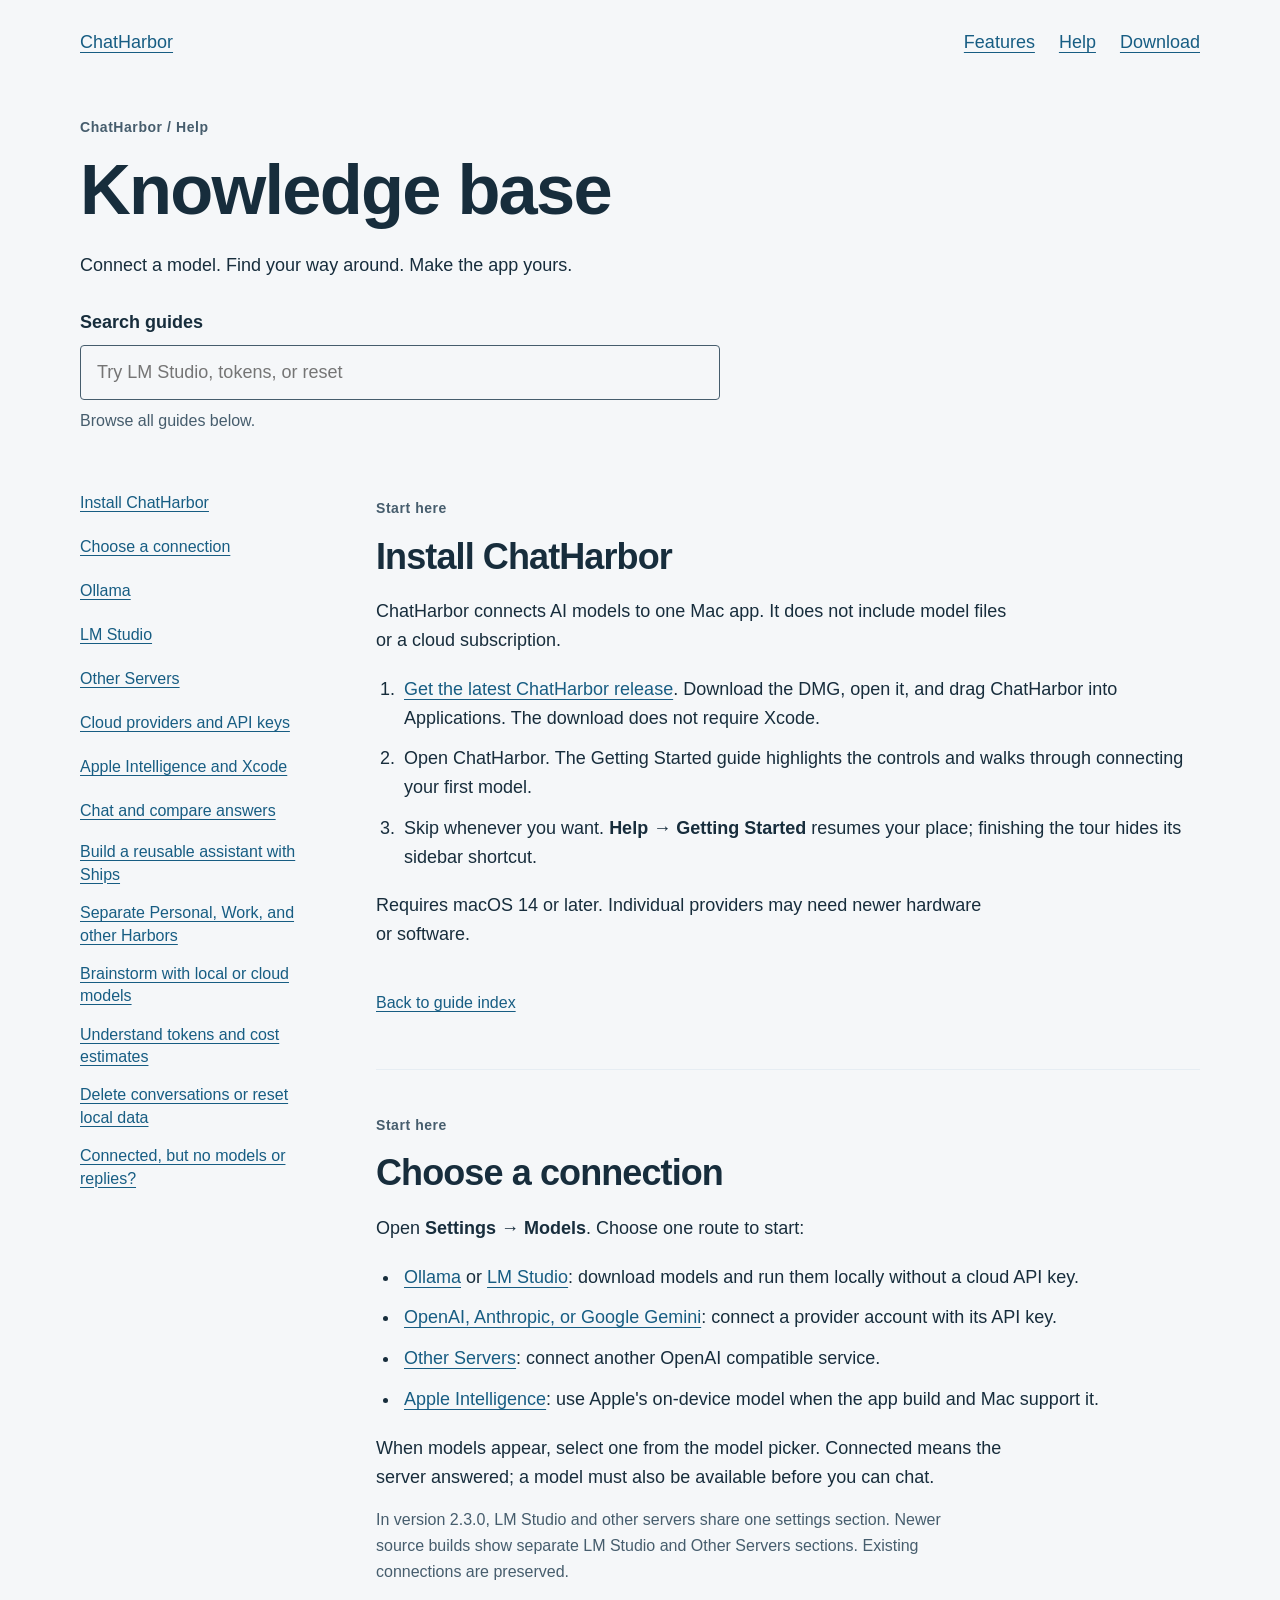
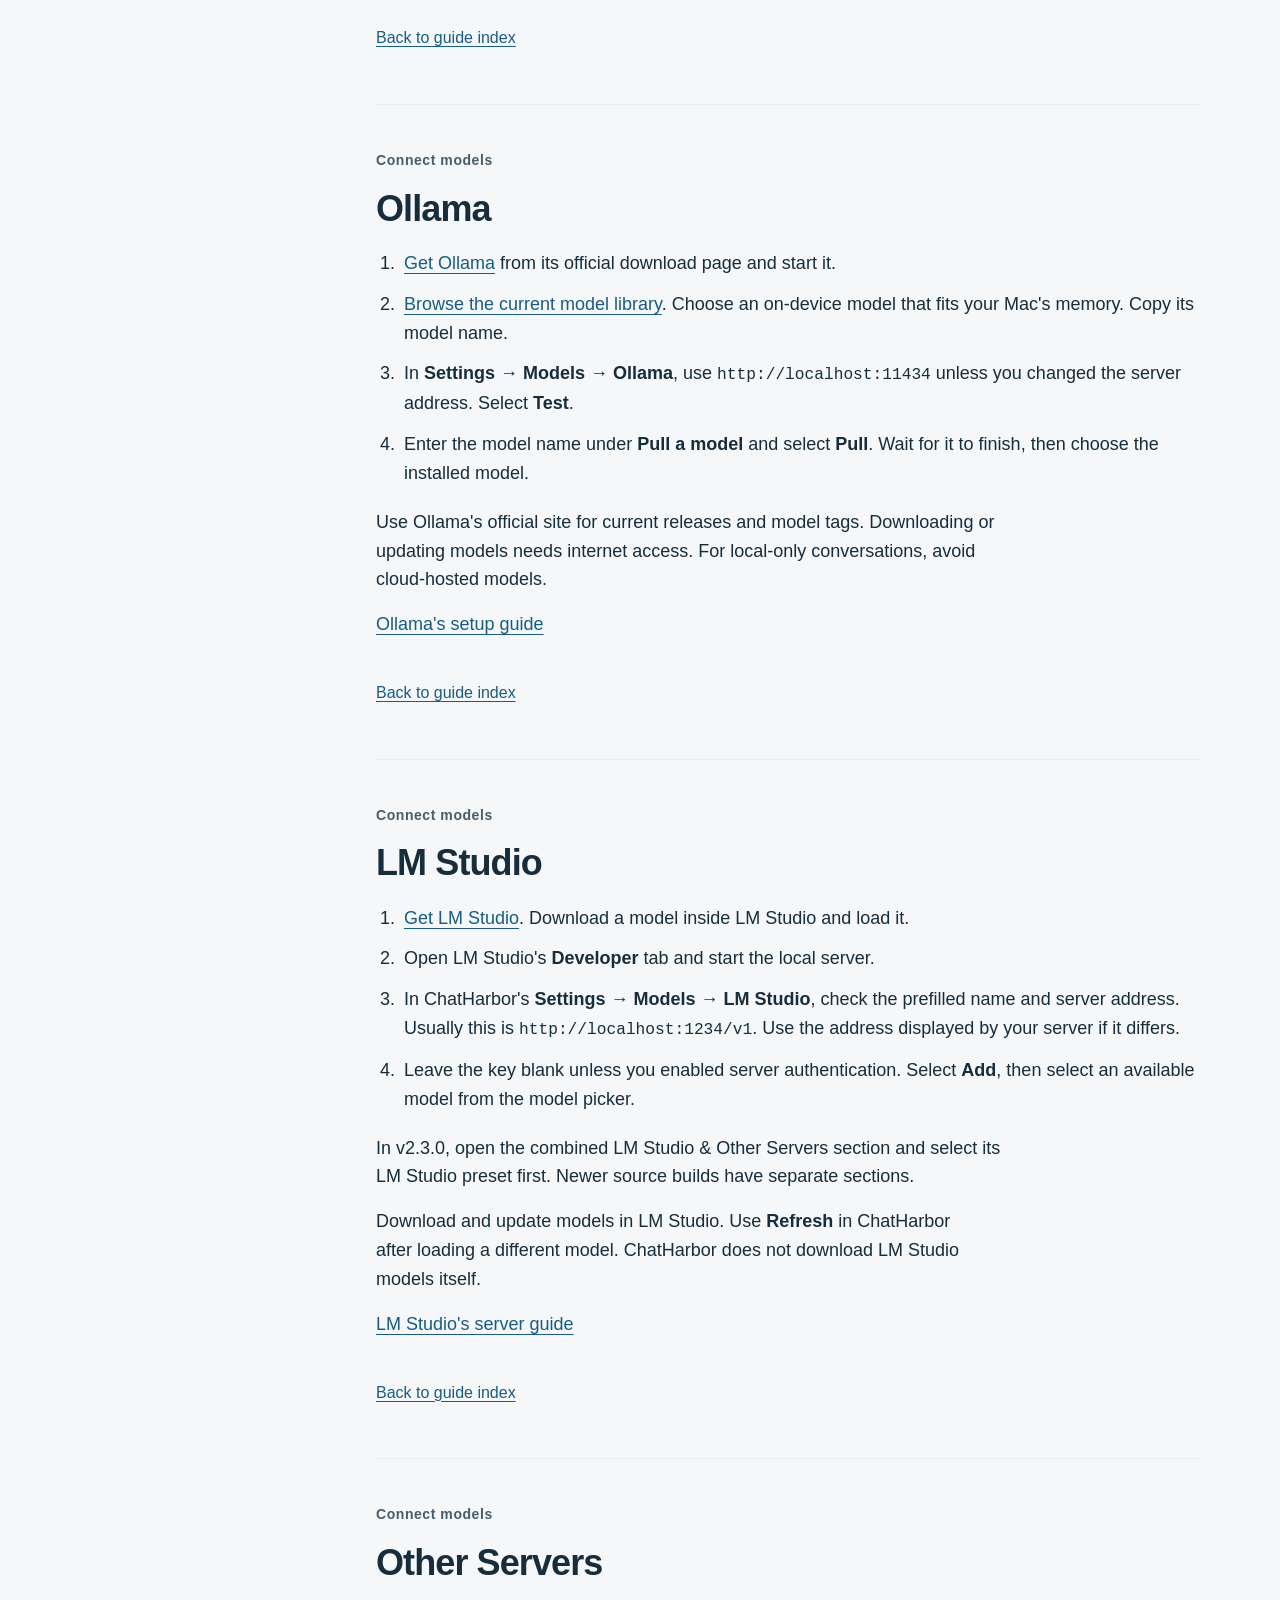
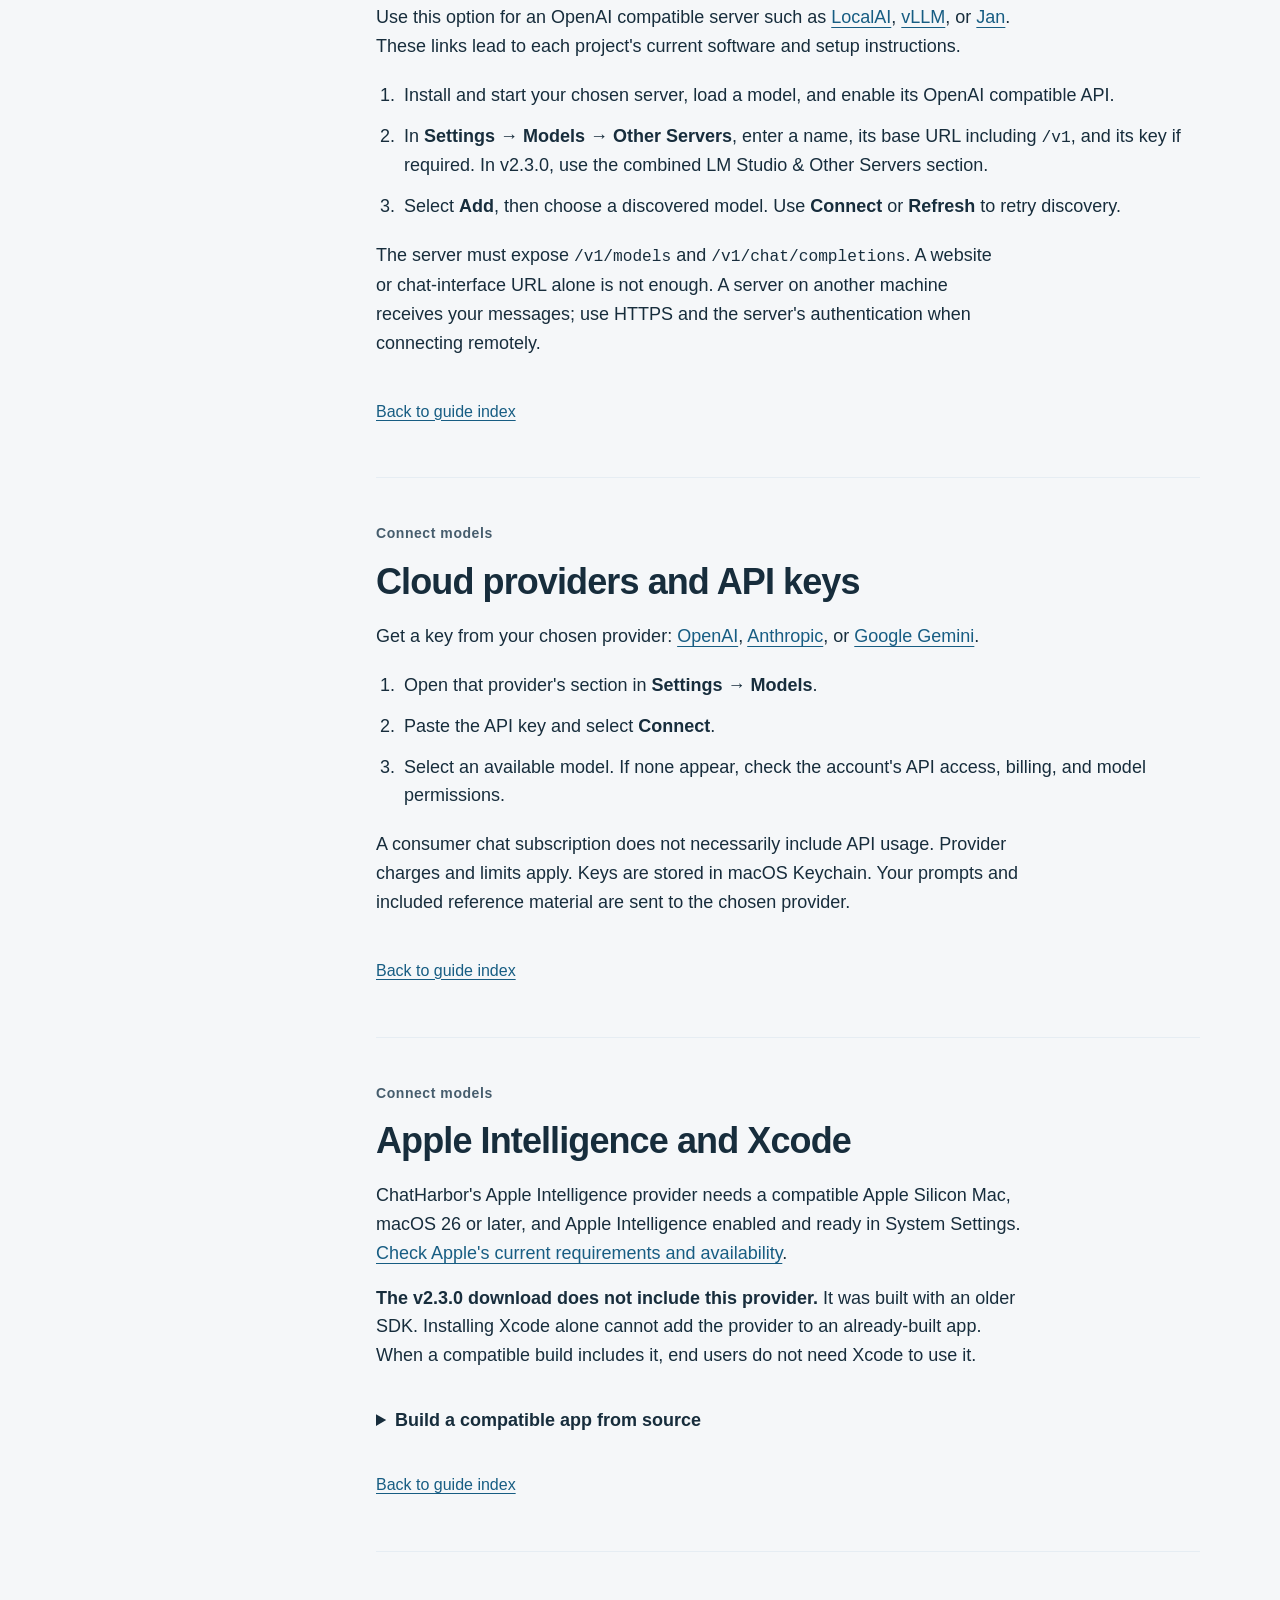
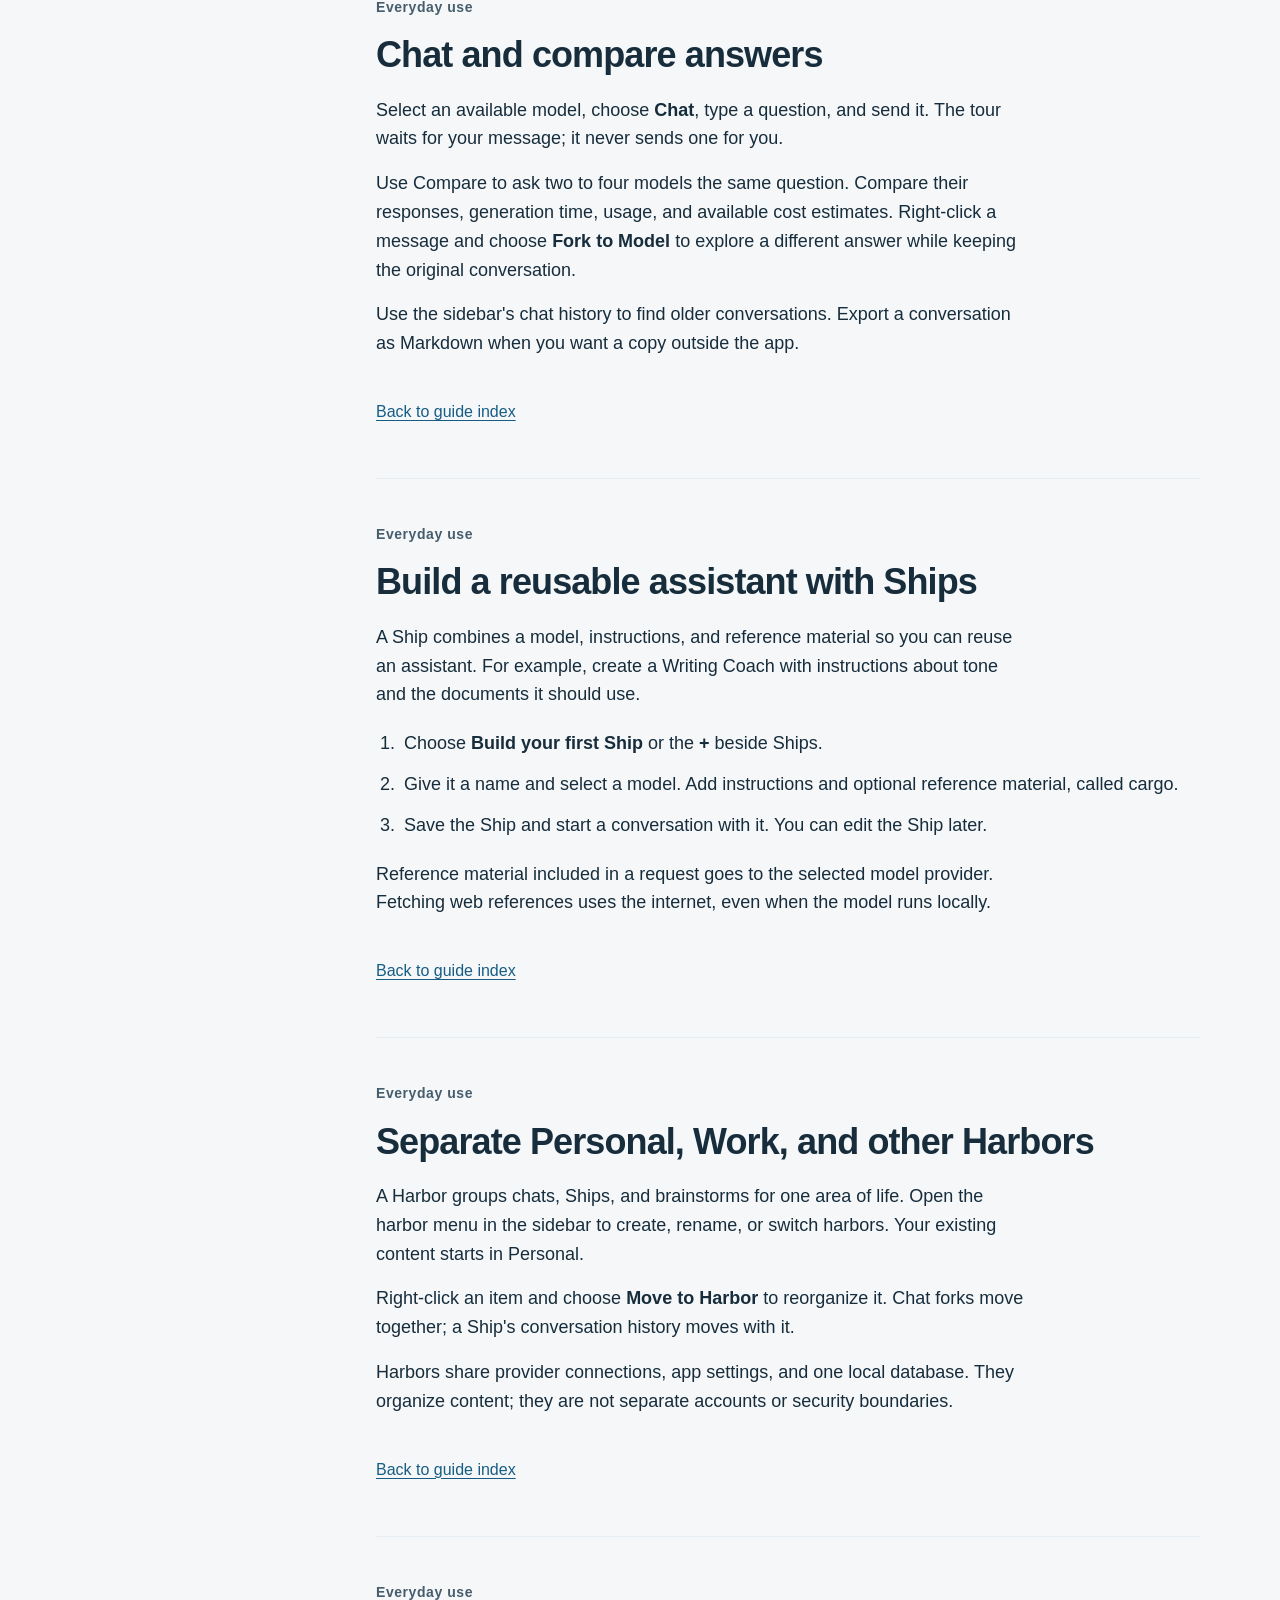
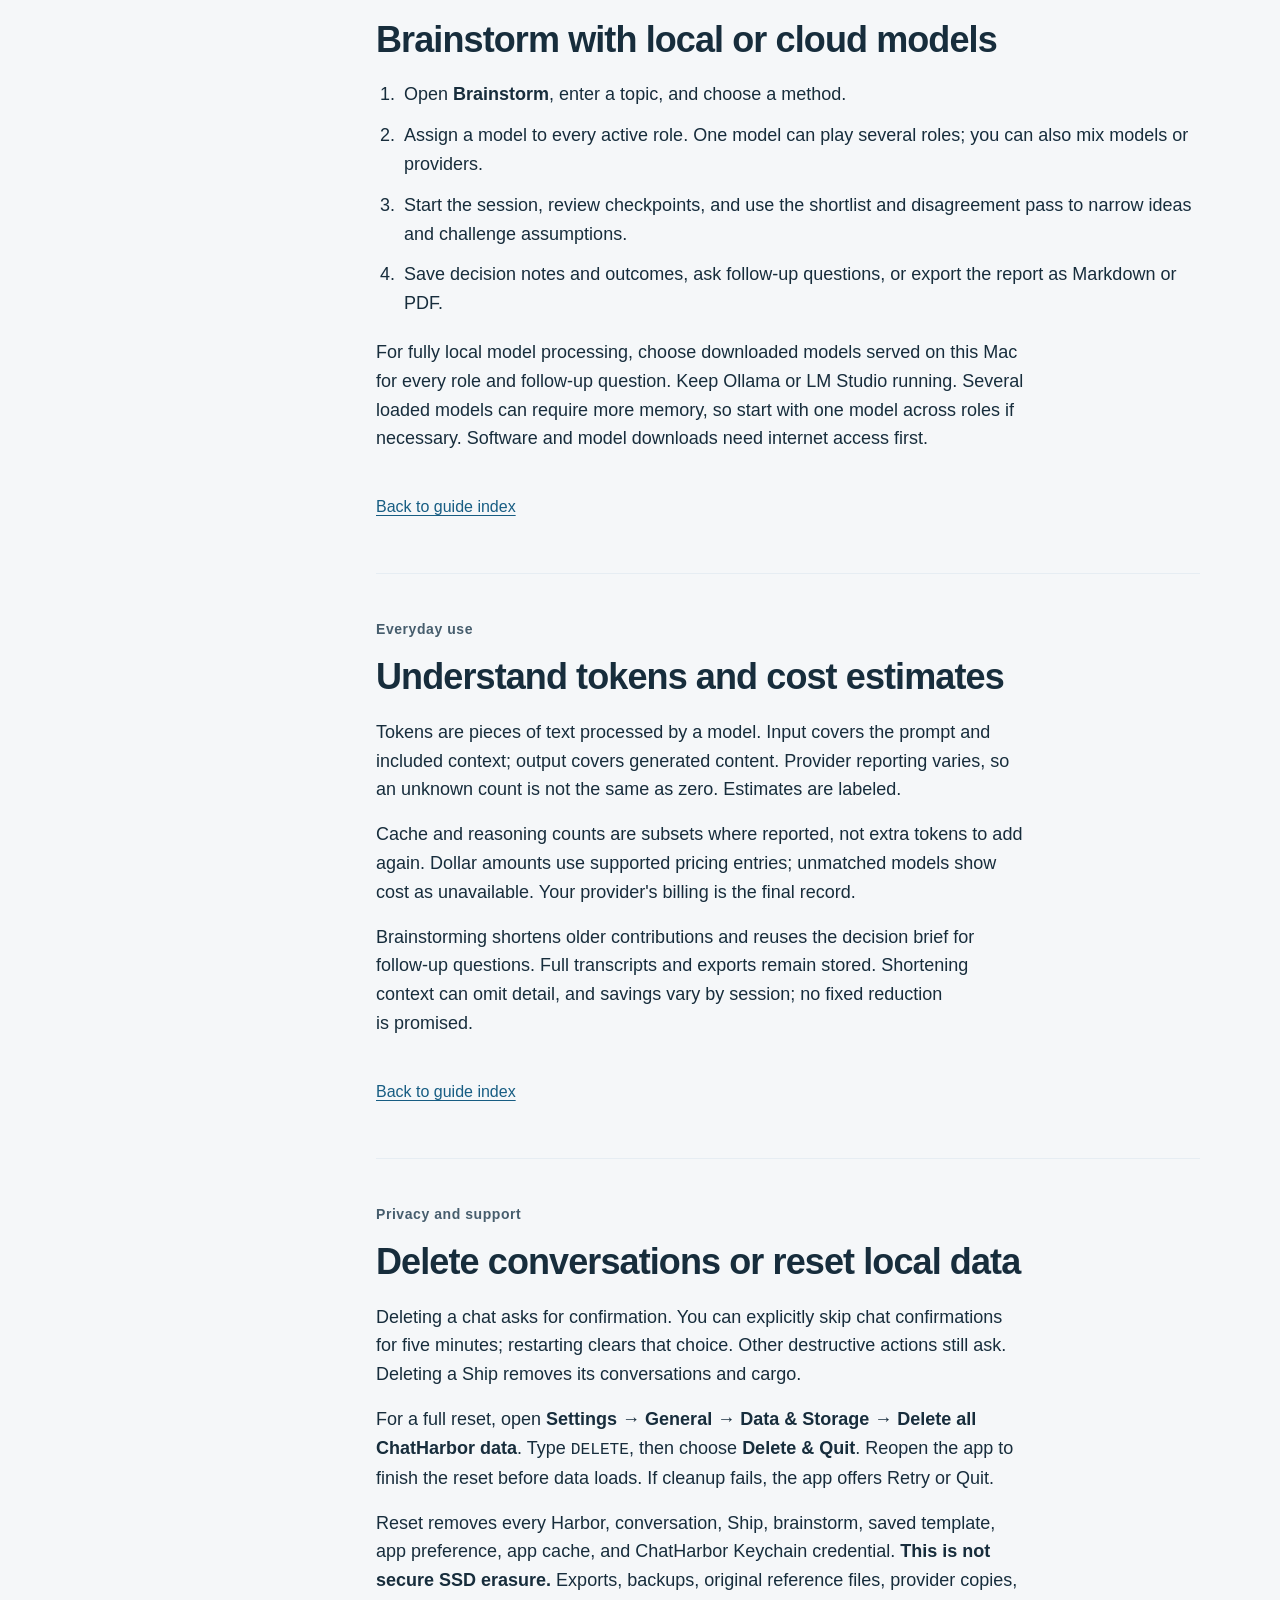
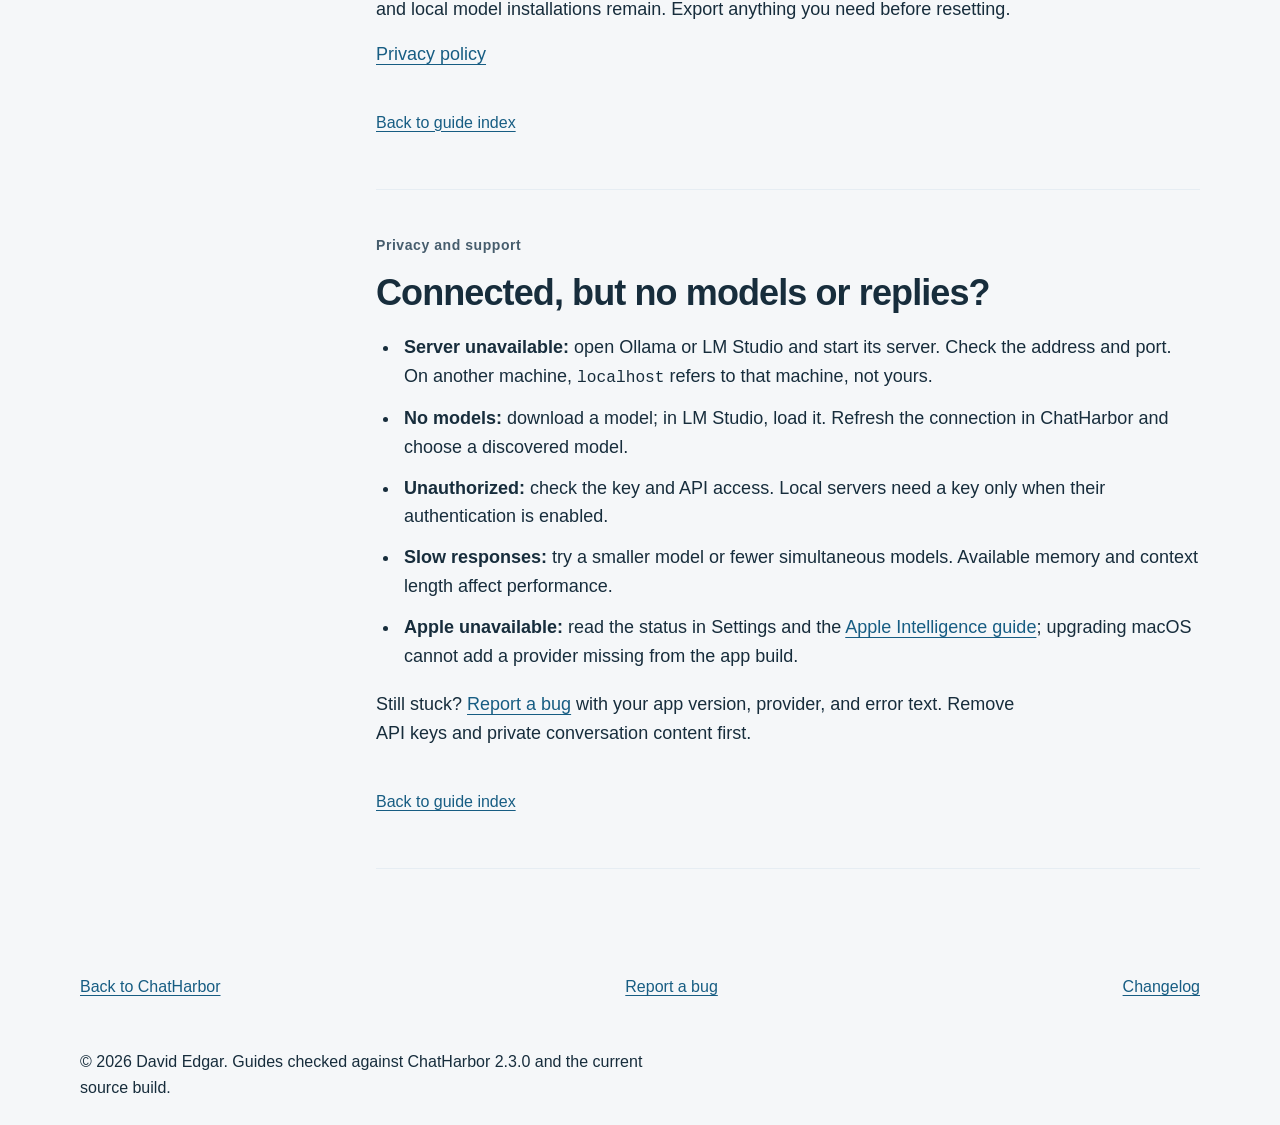
==== docs/help/index.html @ decf296c "Separate local server setup and add searchable knowledge base" ====
<!doctype html>
<html lang="en"><head><meta charset="utf-8"><meta name="viewport" content="width=device-width, initial-scale=1"><title>Knowledge Base — ChatHarbor</title><meta name="description" content="Set up ChatHarbor, connect local or cloud models, and learn Ships, Harbors, brainstorming, usage, and data controls."><link rel="canonical" href="https://chatharbor.app/help/"><link rel="icon" href="../favicon.png"><link rel="stylesheet" href="../site.css"><link rel="stylesheet" href="help.css"><script src="help.js" defer></script></head>
<body id="top"><a class="skip-link" href="#guides">Skip to guides</a><header class="container"><nav aria-label="Main navigation"><a href="../">ChatHarbor</a><div><a href="../#features">Features</a><a href="./" aria-current="page">Help</a><a href="https://github.com/d-edgar/ChatHarbor/releases/latest">Download</a></div></nav><div class="intro"><p class="category">ChatHarbor / Help</p><h1>Knowledge base</h1><p>Connect a model. Find your way around. Make the app yours.</p><label for="guide-search">Search guides</label><input id="guide-search" type="search" placeholder="Try LM Studio, tokens, or reset" aria-describedby="search-status"><p id="search-status" role="status">Browse all guides below.</p><noscript><p>Search needs JavaScript. All guides and links work without it; you can also use your browser's Find command.</p></noscript></div></header>
<div class="container help-layout"><aside><nav aria-label="Guide index"><a href="#overview">Install ChatHarbor</a><a href="#connect">Choose a connection</a><a href="#ollama">Ollama</a><a href="#lmstudio">LM Studio</a><a href="#servers">Other Servers</a><a href="#cloud">Cloud providers and API keys</a><a href="#apple">Apple Intelligence and Xcode</a><a href="#chat">Chat and compare answers</a><a href="#ships">Build a reusable assistant with Ships</a><a href="#harbors">Separate Personal, Work, and other Harbors</a><a href="#brainstorm">Brainstorm with local or cloud models</a><a href="#usage">Understand tokens and cost estimates</a><a href="#data">Delete conversations or reset local data</a><a href="#troubleshooting">Connected, but no models or replies?</a></nav></aside><main id="guides"><p id="no-results" hidden>No matching guides. Try a provider name or a shorter search.</p><article id="overview" data-guide><p class="category">Start here</p><h2>Install ChatHarbor</h2><p>ChatHarbor connects AI models to one Mac app. It does not include model files or a cloud subscription.</p><ol><li><a href="https://github.com/d-edgar/ChatHarbor/releases/latest">Get the latest ChatHarbor release</a>. Download the DMG, open it, and drag ChatHarbor into Applications. The download does not require Xcode.</li><li>Open ChatHarbor. The Getting Started guide highlights the controls and walks through connecting your first model.</li><li>Skip whenever you want. <strong>Help → Getting Started</strong> resumes your place; finishing the tour hides its sidebar shortcut.</li></ol><p>Requires macOS 14 or later. Individual providers may need newer hardware or software.</p><a class="back" href="#top">Back to guide index</a></article>
<article id="connect" data-guide><p class="category">Start here</p><h2>Choose a connection</h2><p>Open <strong>Settings → Models</strong>. Choose one route to start:</p><ul><li><a href="#ollama">Ollama</a> or <a href="#lmstudio">LM Studio</a>: download models and run them locally without a cloud API key.</li><li><a href="#cloud">OpenAI, Anthropic, or Google Gemini</a>: connect a provider account with its API key.</li><li><a href="#servers">Other Servers</a>: connect another OpenAI compatible service.</li><li><a href="#apple">Apple Intelligence</a>: use Apple's on-device model when the app build and Mac support it.</li></ul><p>When models appear, select one from the model picker. Connected means the server answered; a model must also be available before you can chat.</p><p class="note">In version 2.3.0, LM Studio and other servers share one settings section. Newer source builds show separate LM Studio and Other Servers sections. Existing connections are preserved.</p><a class="back" href="#top">Back to guide index</a></article>
<article id="ollama" data-guide><p class="category">Connect models</p><h2>Ollama</h2><ol><li><a href="https://ollama.com/download">Get Ollama</a> from its official download page and start it.</li><li><a href="https://ollama.com/library">Browse the current model library</a>. Choose an on-device model that fits your Mac's memory. Copy its model name.</li><li>In <strong>Settings → Models → Ollama</strong>, use <code>http://localhost:11434</code> unless you changed the server address. Select <strong>Test</strong>.</li><li>Enter the model name under <strong>Pull a model</strong> and select <strong>Pull</strong>. Wait for it to finish, then choose the installed model.</li></ol><p>Use Ollama's official site for current releases and model tags. Downloading or updating models needs internet access. For local-only conversations, avoid cloud-hosted models.</p><p><a href="https://docs.ollama.com/quickstart">Ollama's setup guide</a></p><a class="back" href="#top">Back to guide index</a></article>
<article id="lmstudio" data-guide><p class="category">Connect models</p><h2>LM Studio</h2><ol><li><a href="https://lmstudio.ai/download">Get LM Studio</a>. Download a model inside LM Studio and load it.</li><li>Open LM Studio's <strong>Developer</strong> tab and start the local server.</li><li>In ChatHarbor's <strong>Settings → Models → LM Studio</strong>, check the prefilled name and server address. Usually this is <code>http://localhost:1234/v1</code>. Use the address displayed by your server if it differs.</li><li>Leave the key blank unless you enabled server authentication. Select <strong>Add</strong>, then select an available model from the model picker.</li></ol><p>In v2.3.0, open the combined LM Studio &amp; Other Servers section and select its LM Studio preset first. Newer source builds have separate sections.</p><p>Download and update models in LM Studio. Use <strong>Refresh</strong> in ChatHarbor after loading a different model. ChatHarbor does not download LM Studio models itself.</p><p><a href="https://lmstudio.ai/docs/developer/core/server">LM Studio's server guide</a></p><a class="back" href="#top">Back to guide index</a></article>
<article id="servers" data-guide><p class="category">Connect models</p><h2>Other Servers</h2><p>Use this option for an OpenAI compatible server such as <a href="https://localai.io/">LocalAI</a>, <a href="https://docs.vllm.ai/">vLLM</a>, or <a href="https://www.jan.ai/">Jan</a>. These links lead to each project's current software and setup instructions.</p><ol><li>Install and start your chosen server, load a model, and enable its OpenAI compatible API.</li><li>In <strong>Settings → Models → Other Servers</strong>, enter a name, its base URL including <code>/v1</code>, and its key if required. In v2.3.0, use the combined LM Studio &amp; Other Servers section.</li><li>Select <strong>Add</strong>, then choose a discovered model. Use <strong>Connect</strong> or <strong>Refresh</strong> to retry discovery.</li></ol><p>The server must expose <code>/v1/models</code> and <code>/v1/chat/completions</code>. A website or chat-interface URL alone is not enough. A server on another machine receives your messages; use HTTPS and the server's authentication when connecting remotely.</p><a class="back" href="#top">Back to guide index</a></article>
<article id="cloud" data-guide><p class="category">Connect models</p><h2>Cloud providers and API keys</h2><p>Get a key from your chosen provider: <a href="https://platform.openai.com/api-keys">OpenAI</a>, <a href="https://platform.claude.com/settings/keys">Anthropic</a>, or <a href="https://aistudio.google.com/apikey">Google Gemini</a>.</p><ol><li>Open that provider's section in <strong>Settings → Models</strong>.</li><li>Paste the API key and select <strong>Connect</strong>.</li><li>Select an available model. If none appear, check the account's API access, billing, and model permissions.</li></ol><p>A consumer chat subscription does not necessarily include API usage. Provider charges and limits apply. Keys are stored in macOS Keychain. Your prompts and included reference material are sent to the chosen provider.</p><a class="back" href="#top">Back to guide index</a></article>
<article id="apple" data-guide><p class="category">Connect models</p><h2>Apple Intelligence and Xcode</h2><p>ChatHarbor's Apple Intelligence provider needs a compatible Apple Silicon Mac, macOS 26 or later, and Apple Intelligence enabled and ready in System Settings. <a href="https://support.apple.com/en-us/121115">Check Apple's current requirements and availability</a>.</p><p><strong>The v2.3.0 download does not include this provider.</strong> It was built with an older SDK. Installing Xcode alone cannot add the provider to an already-built app. When a compatible build includes it, end users do not need Xcode to use it.</p><details><summary>Build a compatible app from source</summary><ol><li><a href="https://apps.apple.com/us/app/xcode/id497799835">Get Xcode from the Mac App Store</a>. Use Xcode 26 or later, compatible with your installed macOS.</li><li><a href="https://github.com/d-edgar/ChatHarbor">Get the ChatHarbor source</a> and open <code>ChatHarbor.xcodeproj</code> in Xcode.</li><li>Select the ChatHarbor scheme and My Mac. Configure your development signing team if prompted, then build and run.</li><li>Enable Apple Intelligence in macOS System Settings and let its model download. In the new ChatHarbor build, open <strong>Settings → Models → Apple Intelligence</strong> and enable it.</li></ol><p>For further build details, see the <a href="https://github.com/d-edgar/ChatHarbor#build-from-source">repository README</a>. If you prefer the published download, use Ollama or LM Studio for local models.</p></details><a class="back" href="#top">Back to guide index</a></article>
<article id="chat" data-guide><p class="category">Everyday use</p><h2>Chat and compare answers</h2><p>Select an available model, choose <strong>Chat</strong>, type a question, and send it. The tour waits for your message; it never sends one for you.</p><p>Use Compare to ask two to four models the same question. Compare their responses, generation time, usage, and available cost estimates. Right-click a message and choose <strong>Fork to Model</strong> to explore a different answer while keeping the original conversation.</p><p>Use the sidebar's chat history to find older conversations. Export a conversation as Markdown when you want a copy outside the app.</p><a class="back" href="#top">Back to guide index</a></article>
<article id="ships" data-guide><p class="category">Everyday use</p><h2>Build a reusable assistant with Ships</h2><p>A Ship combines a model, instructions, and reference material so you can reuse an assistant. For example, create a Writing Coach with instructions about tone and the documents it should use.</p><ol><li>Choose <strong>Build your first Ship</strong> or the <strong>+</strong> beside Ships.</li><li>Give it a name and select a model. Add instructions and optional reference material, called cargo.</li><li>Save the Ship and start a conversation with it. You can edit the Ship later.</li></ol><p>Reference material included in a request goes to the selected model provider. Fetching web references uses the internet, even when the model runs locally.</p><a class="back" href="#top">Back to guide index</a></article>
<article id="harbors" data-guide><p class="category">Everyday use</p><h2>Separate Personal, Work, and other Harbors</h2><p>A Harbor groups chats, Ships, and brainstorms for one area of life. Open the harbor menu in the sidebar to create, rename, or switch harbors. Your existing content starts in Personal.</p><p>Right-click an item and choose <strong>Move to Harbor</strong> to reorganize it. Chat forks move together; a Ship's conversation history moves with it.</p><p>Harbors share provider connections, app settings, and one local database. They organize content; they are not separate accounts or security boundaries.</p><a class="back" href="#top">Back to guide index</a></article>
<article id="brainstorm" data-guide><p class="category">Everyday use</p><h2>Brainstorm with local or cloud models</h2><ol><li>Open <strong>Brainstorm</strong>, enter a topic, and choose a method.</li><li>Assign a model to every active role. One model can play several roles; you can also mix models or providers.</li><li>Start the session, review checkpoints, and use the shortlist and disagreement pass to narrow ideas and challenge assumptions.</li><li>Save decision notes and outcomes, ask follow-up questions, or export the report as Markdown or PDF.</li></ol><p>For fully local model processing, choose downloaded models served on this Mac for every role and follow-up question. Keep Ollama or LM Studio running. Several loaded models can require more memory, so start with one model across roles if necessary. Software and model downloads need internet access first.</p><a class="back" href="#top">Back to guide index</a></article>
<article id="usage" data-guide><p class="category">Everyday use</p><h2>Understand tokens and cost estimates</h2><p>Tokens are pieces of text processed by a model. Input covers the prompt and included context; output covers generated content. Provider reporting varies, so an unknown count is not the same as zero. Estimates are labeled.</p><p>Cache and reasoning counts are subsets where reported, not extra tokens to add again. Dollar amounts use supported pricing entries; unmatched models show cost as unavailable. Your provider's billing is the final record.</p><p>Brainstorming shortens older contributions and reuses the decision brief for follow-up questions. Full transcripts and exports remain stored. Shortening context can omit detail, and savings vary by session; no fixed reduction is promised.</p><a class="back" href="#top">Back to guide index</a></article>
<article id="data" data-guide><p class="category">Privacy and support</p><h2>Delete conversations or reset local data</h2><p>Deleting a chat asks for confirmation. You can explicitly skip chat confirmations for five minutes; restarting clears that choice. Other destructive actions still ask. Deleting a Ship removes its conversations and cargo.</p><p>For a full reset, open <strong>Settings → General → Data &amp; Storage → Delete all ChatHarbor data</strong>. Type <code>DELETE</code>, then choose <strong>Delete &amp; Quit</strong>. Reopen the app to finish the reset before data loads. If cleanup fails, the app offers Retry or Quit.</p><p>Reset removes every Harbor, conversation, Ship, brainstorm, saved template, app preference, app cache, and ChatHarbor Keychain credential. <strong>This is not secure SSD erasure.</strong> Exports, backups, original reference files, provider copies, and local model installations remain. Export anything you need before resetting.</p><p><a href="../privacy.html">Privacy policy</a></p><a class="back" href="#top">Back to guide index</a></article>
<article id="troubleshooting" data-guide><p class="category">Privacy and support</p><h2>Connected, but no models or replies?</h2><ul><li><strong>Server unavailable:</strong> open Ollama or LM Studio and start its server. Check the address and port. On another machine, <code>localhost</code> refers to that machine, not yours.</li><li><strong>No models:</strong> download a model; in LM Studio, load it. Refresh the connection in ChatHarbor and choose a discovered model.</li><li><strong>Unauthorized:</strong> check the key and API access. Local servers need a key only when their authentication is enabled.</li><li><strong>Slow responses:</strong> try a smaller model or fewer simultaneous models. Available memory and context length affect performance.</li><li><strong>Apple unavailable:</strong> read the status in Settings and the <a href="#apple">Apple Intelligence guide</a>; upgrading macOS cannot add a provider missing from the app build.</li></ul><p>Still stuck? <a href="../bug-report.html">Report a bug</a> with your app version, provider, and error text. Remove API keys and private conversation content first.</p><a class="back" href="#top">Back to guide index</a></article></main></div><footer class="container"><nav aria-label="Footer"><a href="../">Back to ChatHarbor</a><a href="../bug-report.html">Report a bug</a><a href="https://github.com/d-edgar/ChatHarbor/blob/main/CHANGELOG.md">Changelog</a></nav><p>© 2026 David Edgar. Guides checked against ChatHarbor 2.3.0 and the current source build.</p></footer></body></html>
---- docs/site.css ----
:root { color-scheme:light dark; --bg:#f5f7f9; --surface:#e6edf3; --text:#172d3c; --muted:#465d6d; --accent:#175d83; --button-text:#fff; }
@media(prefers-color-scheme:dark) { :root { --bg:#13232f; --surface:#1d3443; --text:#f0f5f8; --muted:#beced9; --accent:#9ed9fa; --button-text:#13232f; } }
* { box-sizing:border-box; margin:0; padding:0; }
html { scroll-behavior:smooth; scroll-padding-top:24px; }
body { font-family:-apple-system,BlinkMacSystemFont,"Segoe UI",sans-serif; font-size:18px; line-height:1.6; color:var(--text); background:var(--bg); }
a { color:var(--accent); text-underline-offset:.2em; }
a:hover { text-decoration-thickness:2px; }
a:focus-visible,summary:focus-visible { outline:3px solid var(--accent); outline-offset:5px; }
a:active { transform:translateY(1px); }
h1,h2,h3 { line-height:1.15; text-wrap:balance; letter-spacing:-.025em; }
p { text-wrap:pretty; max-width:65ch; }
p+p { margin-top:16px; }
.container { width:min(1120px,100% - 48px); margin-inline:auto; }
nav { display:flex; justify-content:space-between; align-items:center; flex-wrap:wrap; gap:12px 32px; padding:20px 0; }
nav strong { font-size:20px; }
nav div,.actions,.footer-links { display:flex; flex-wrap:wrap; gap:12px 24px; align-items:center; }
nav a,.actions a,.footer-links a { display:inline-flex; align-items:center; min-height:44px; }
.skip-link { position:absolute; top:-100px; left:24px; padding:12px; background:var(--bg); }
.skip-link:focus { top:12px; }
.hero { padding:48px 0 64px; display:grid; grid-template-columns:minmax(0,1fr) 112px; gap:24px 48px; }
.logo { grid-column:2; grid-row:1/3; width:112px; height:112px; }
h1 { font-size:clamp(2.5rem,5.5vw,4.5rem); max-width:16ch; }
.hero p { font-size:22px; }
.hero .actions,.hero .note { grid-column:1/-1; }
.button { padding:12px 24px; background:var(--accent); color:var(--button-text); text-decoration:none; font-weight:600; }
.note { font-size:16px!important; color:var(--muted); }
section { padding:64px 0; }
h2 { font-size:clamp(2rem,3.5vw,3rem); margin-bottom:24px; }
h3 { font-size:24px; margin-bottom:12px; }
.feature-list { display:grid; grid-template-columns:1fr 1fr; gap:32px 64px; }
.band { background:var(--surface); }
.steps { padding-left:28px; max-width:70ch; }
.steps li { padding-left:8px; margin:20px 0; }
.steps li::marker { font-weight:600; }
.steps strong { display:block; }
.paths { display:grid; grid-template-columns:1fr 1fr; gap:48px; margin-top:32px; }
.paths article { min-width:0; }
.paths ol { padding-left:24px; }
.paths li { margin-bottom:20px; padding-left:4px; }
code { font-size:.9em; overflow-wrap:anywhere; }
.local-intro { max-width:68ch; }
details { margin-top:24px; }
summary { cursor:pointer; padding:12px 0; min-height:44px; font-weight:600; }
details p { margin-top:16px; }
.split { display:grid; grid-template-columns:1fr 1.5fr; gap:48px; }
footer { padding:32px 0; font-size:16px; }
footer p { margin-top:20px; }
@media(max-width:760px) {
 .container { width:calc(100% - 40px); }
 .hero { grid-template-columns:1fr; padding:32px 0 40px; }
 .logo { grid-column:1; grid-row:1; width:72px; height:72px; }
 .hero p { font-size:20px; }
 .feature-list,.paths,.split { grid-template-columns:1fr; gap:32px; }
 section { padding:44px 0; }
 nav { font-size:16px; }
}
@media(prefers-reduced-motion:reduce) { html { scroll-behavior:auto; } }
---- docs/help/help.css ----
html { scroll-behavior:auto; }
.intro { padding:32px 0 48px; }
.intro h1 { margin:12px 0 20px; max-width:none; }
.category { color:var(--muted); font-size:14px; font-weight:600; letter-spacing:.04em; }
.intro label { display:block; margin:28px 0 8px; font-weight:600; }
input[type=search] { font:inherit; width:min(100%,640px); padding:12px 16px; border:1px solid var(--muted); border-radius:4px; background:var(--bg); color:var(--text); }
input:focus-visible { outline:3px solid var(--accent); outline-offset:4px; }
#search-status { font-size:16px; color:var(--muted); margin-top:8px; }
.help-layout { display:grid; grid-template-columns:240px minmax(0,1fr); gap:56px; align-items:start; }
aside nav { display:flex; flex-direction:column; align-items:stretch; gap:0; padding:0; }
aside a { padding:8px 0; line-height:1.4; min-height:44px; font-size:16px; }
article { padding:0 0 44px; margin:0 0 44px; border-bottom:1px solid var(--surface); scroll-margin-top:24px; }
article h2 { font-size:clamp(1.6rem,3vw,2.25rem); margin:8px 0 20px; }
article ul,article ol { padding-left:24px; margin:20px 0; }
article li { padding-left:4px; margin:12px 0; }
article p { margin:16px 0; }
article a { overflow-wrap:anywhere; }
.back { display:inline-flex; min-height:44px; align-items:center; font-size:16px; margin-top:16px; }
[hidden] { display:none!important; }
@media(max-width:760px) { .help-layout { grid-template-columns:1fr; gap:32px; } aside { padding-bottom:24px; border-bottom:1px solid var(--muted); } .intro { padding:24px 0 32px; } }
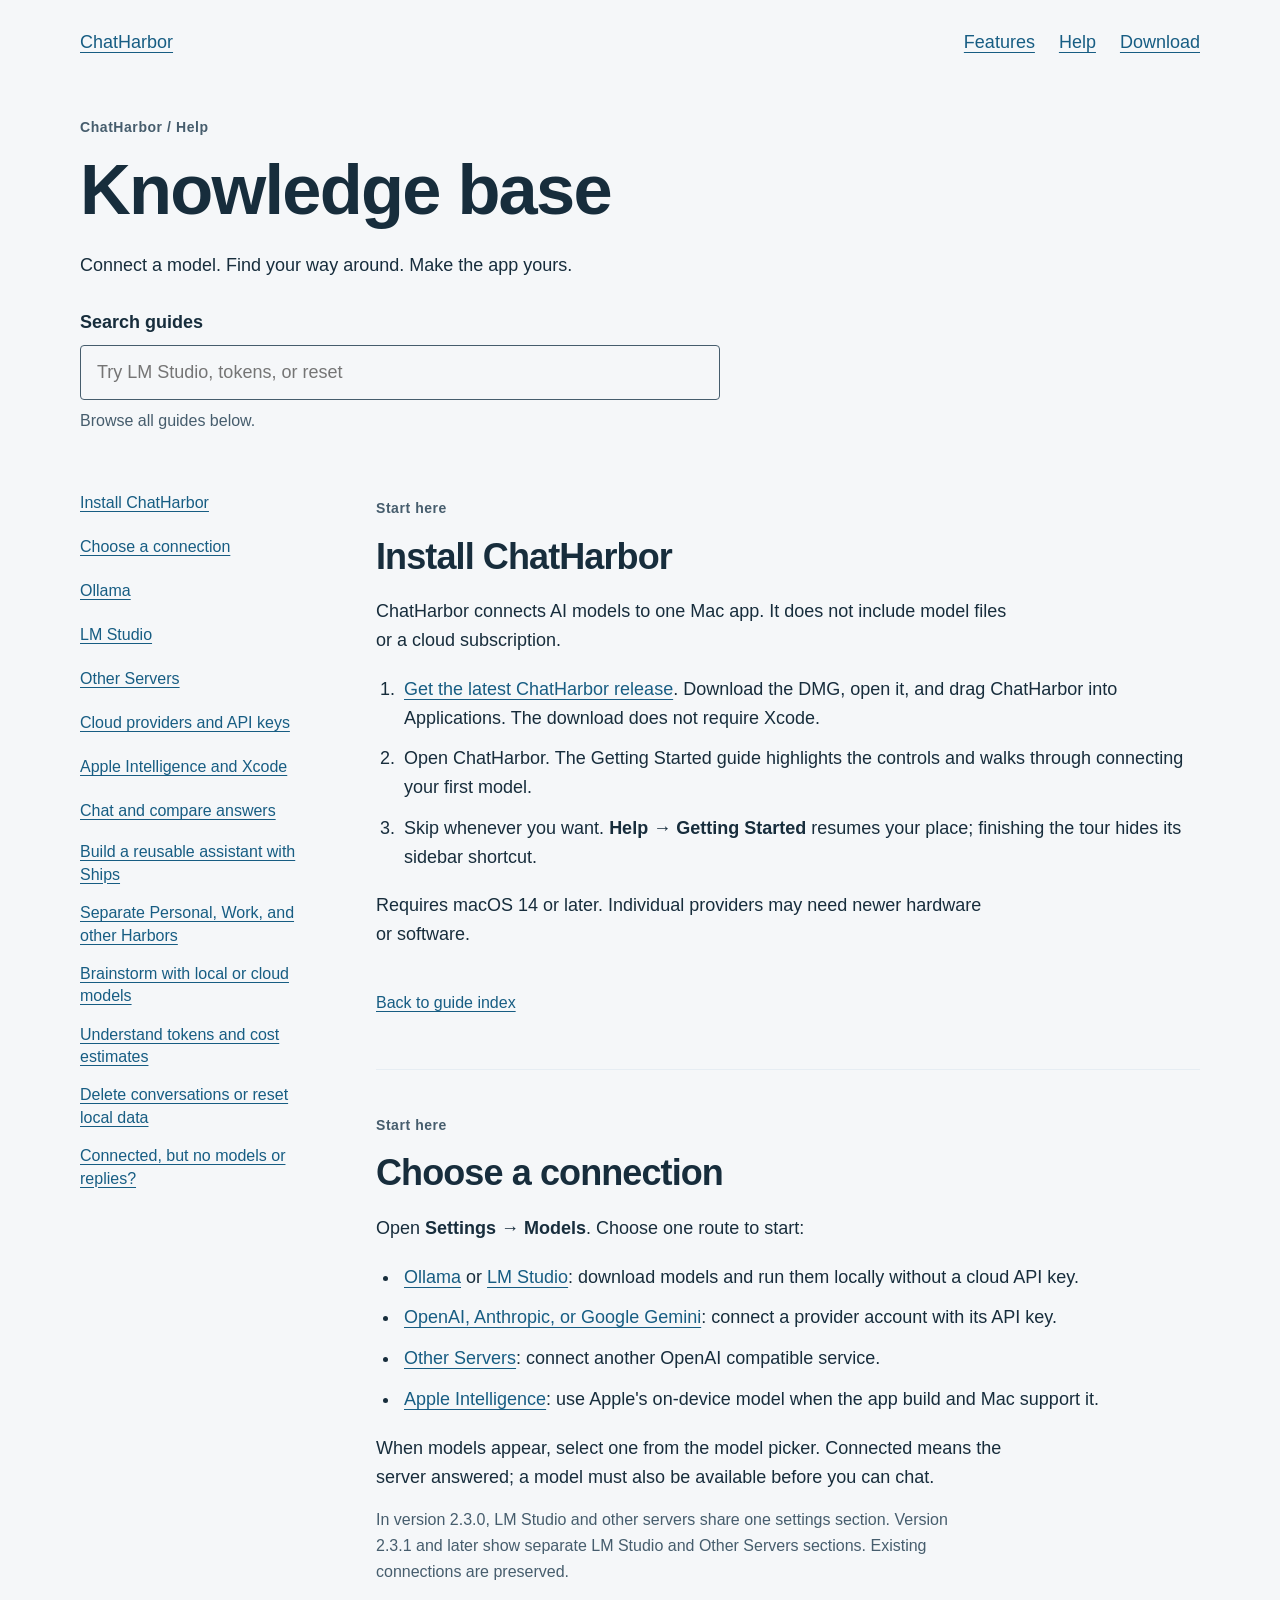
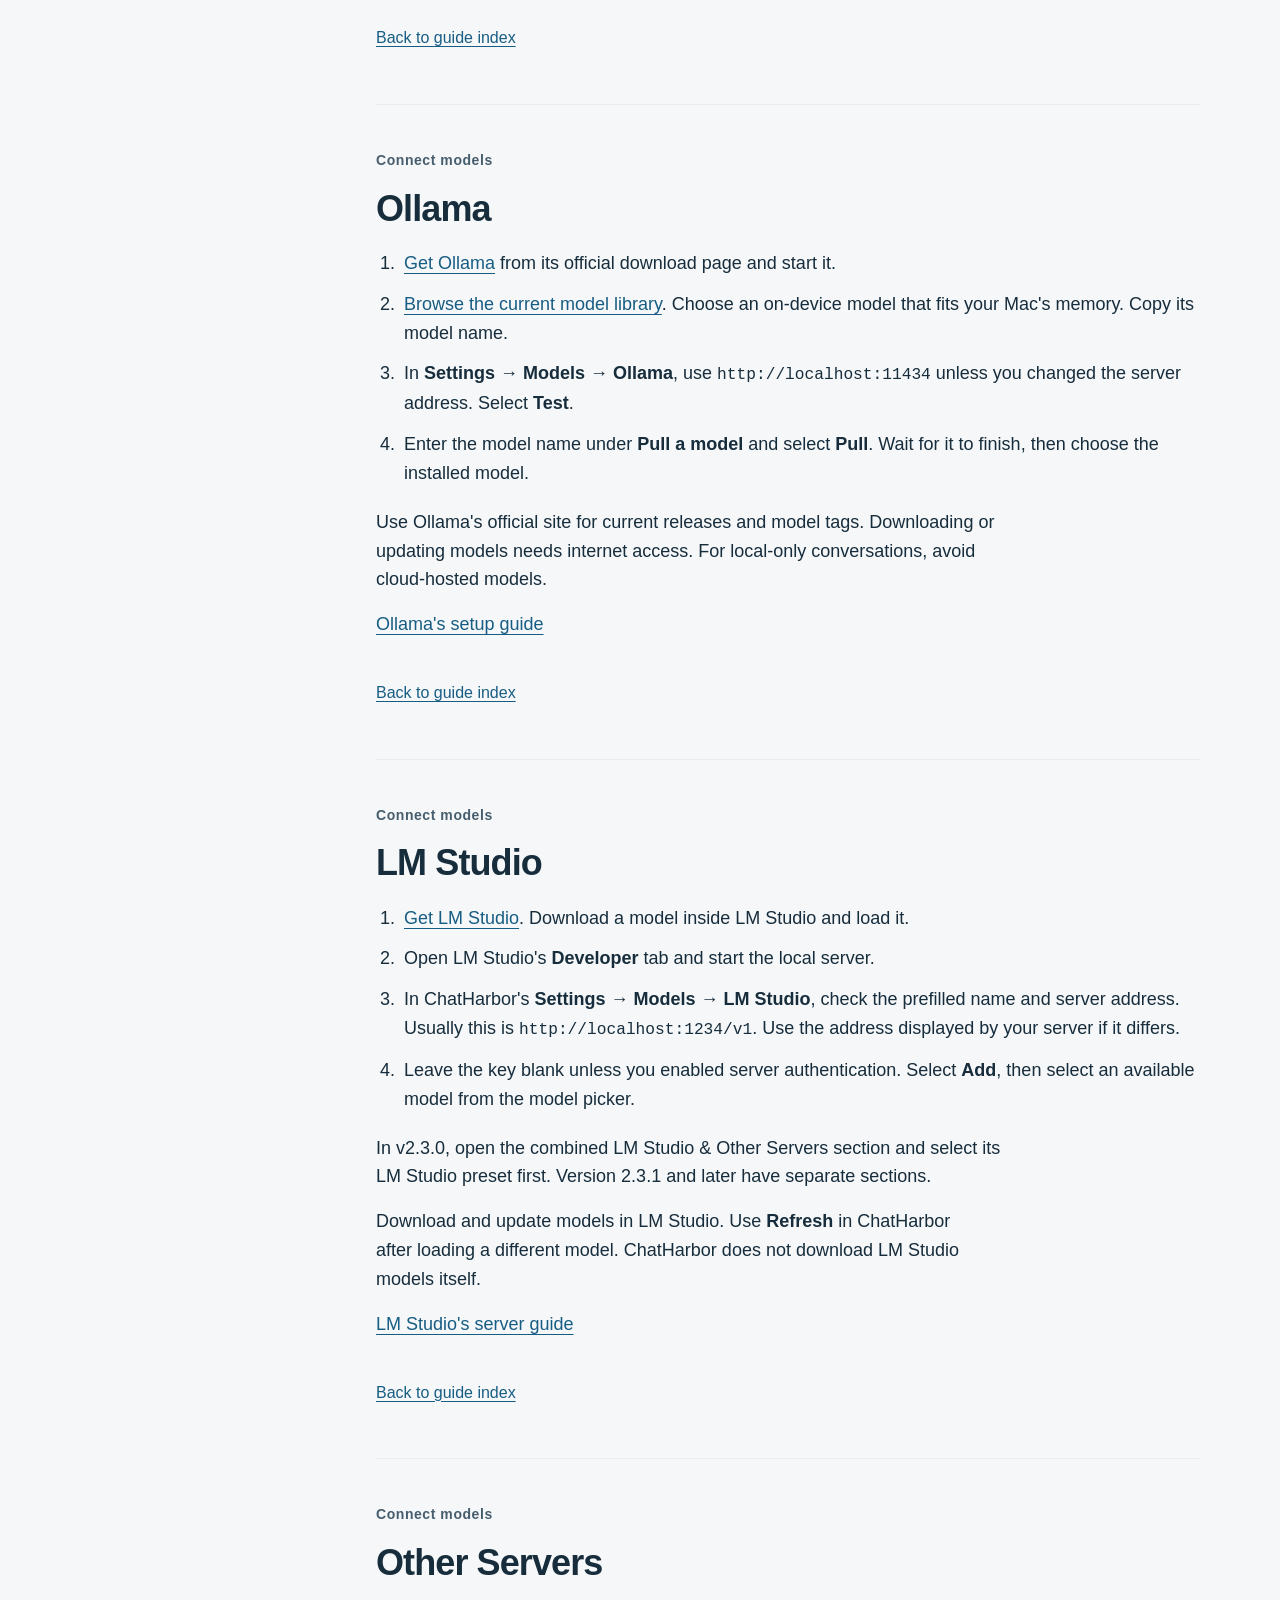
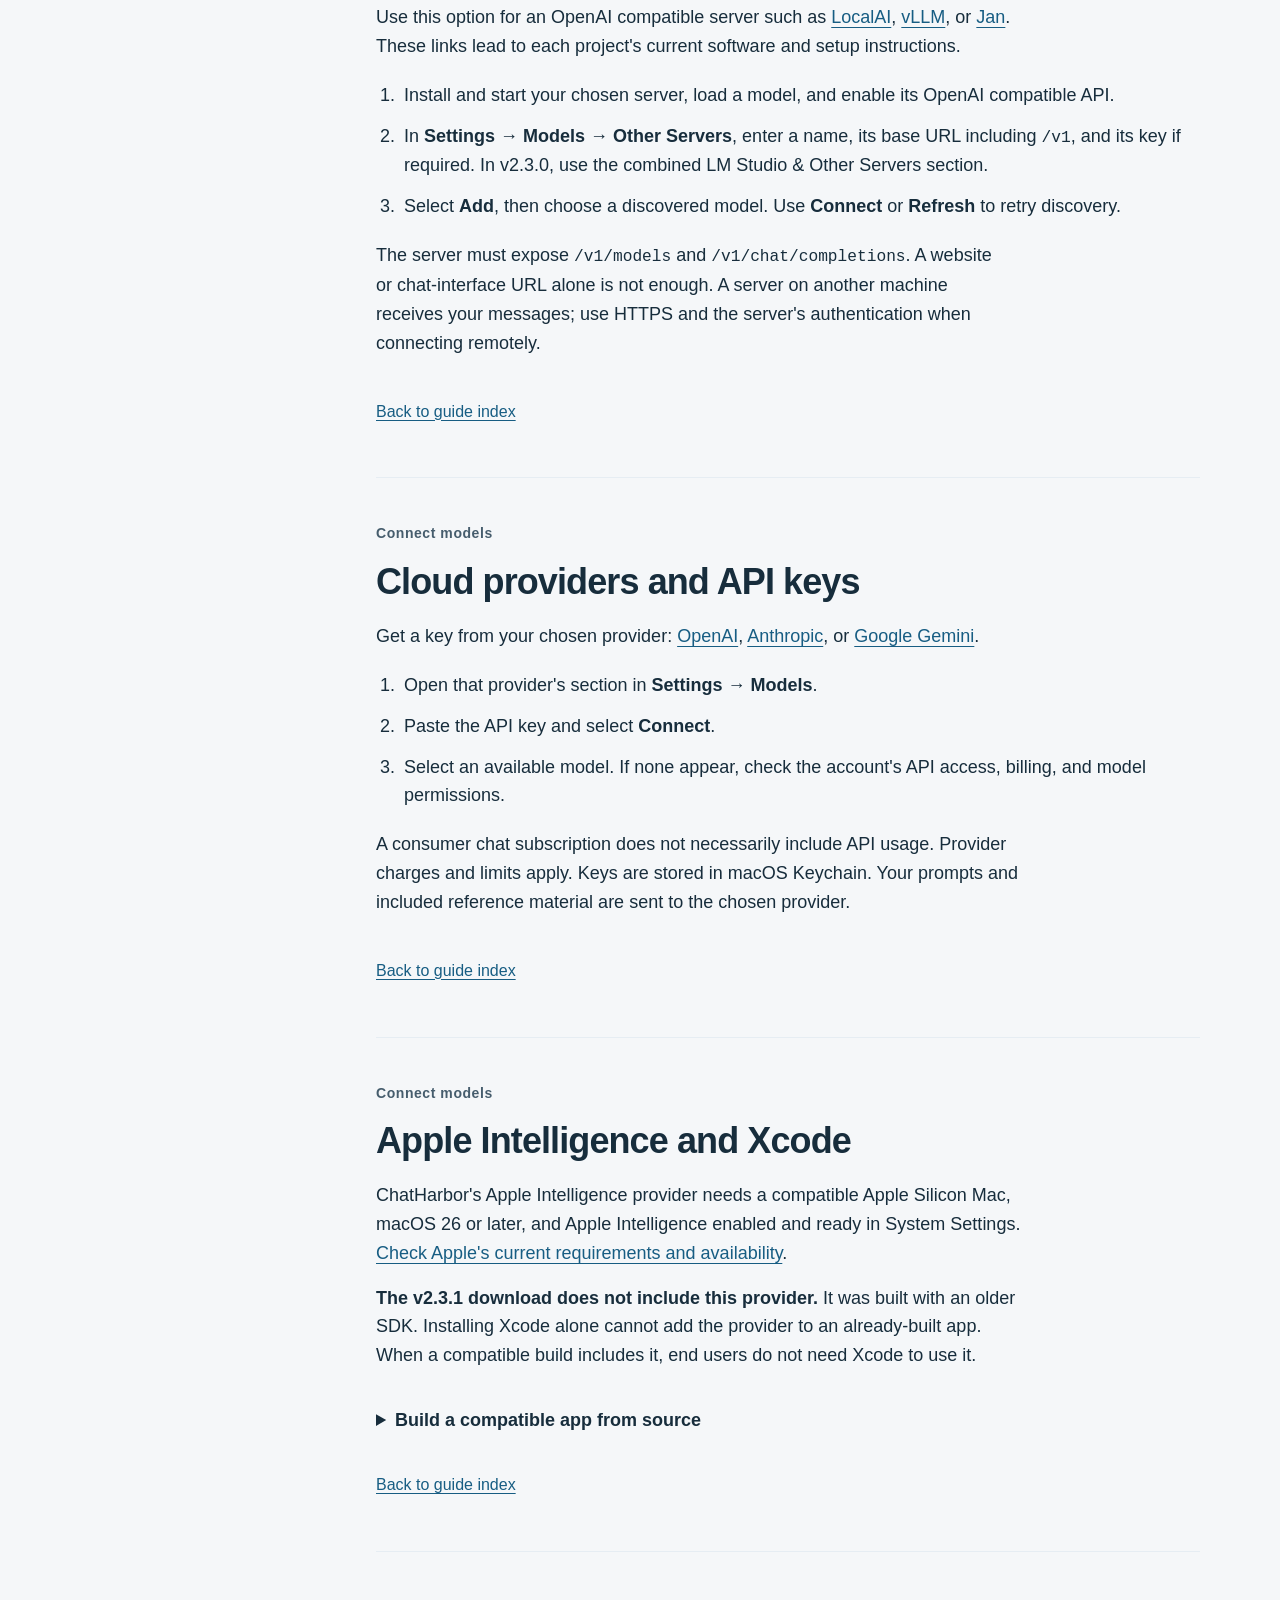
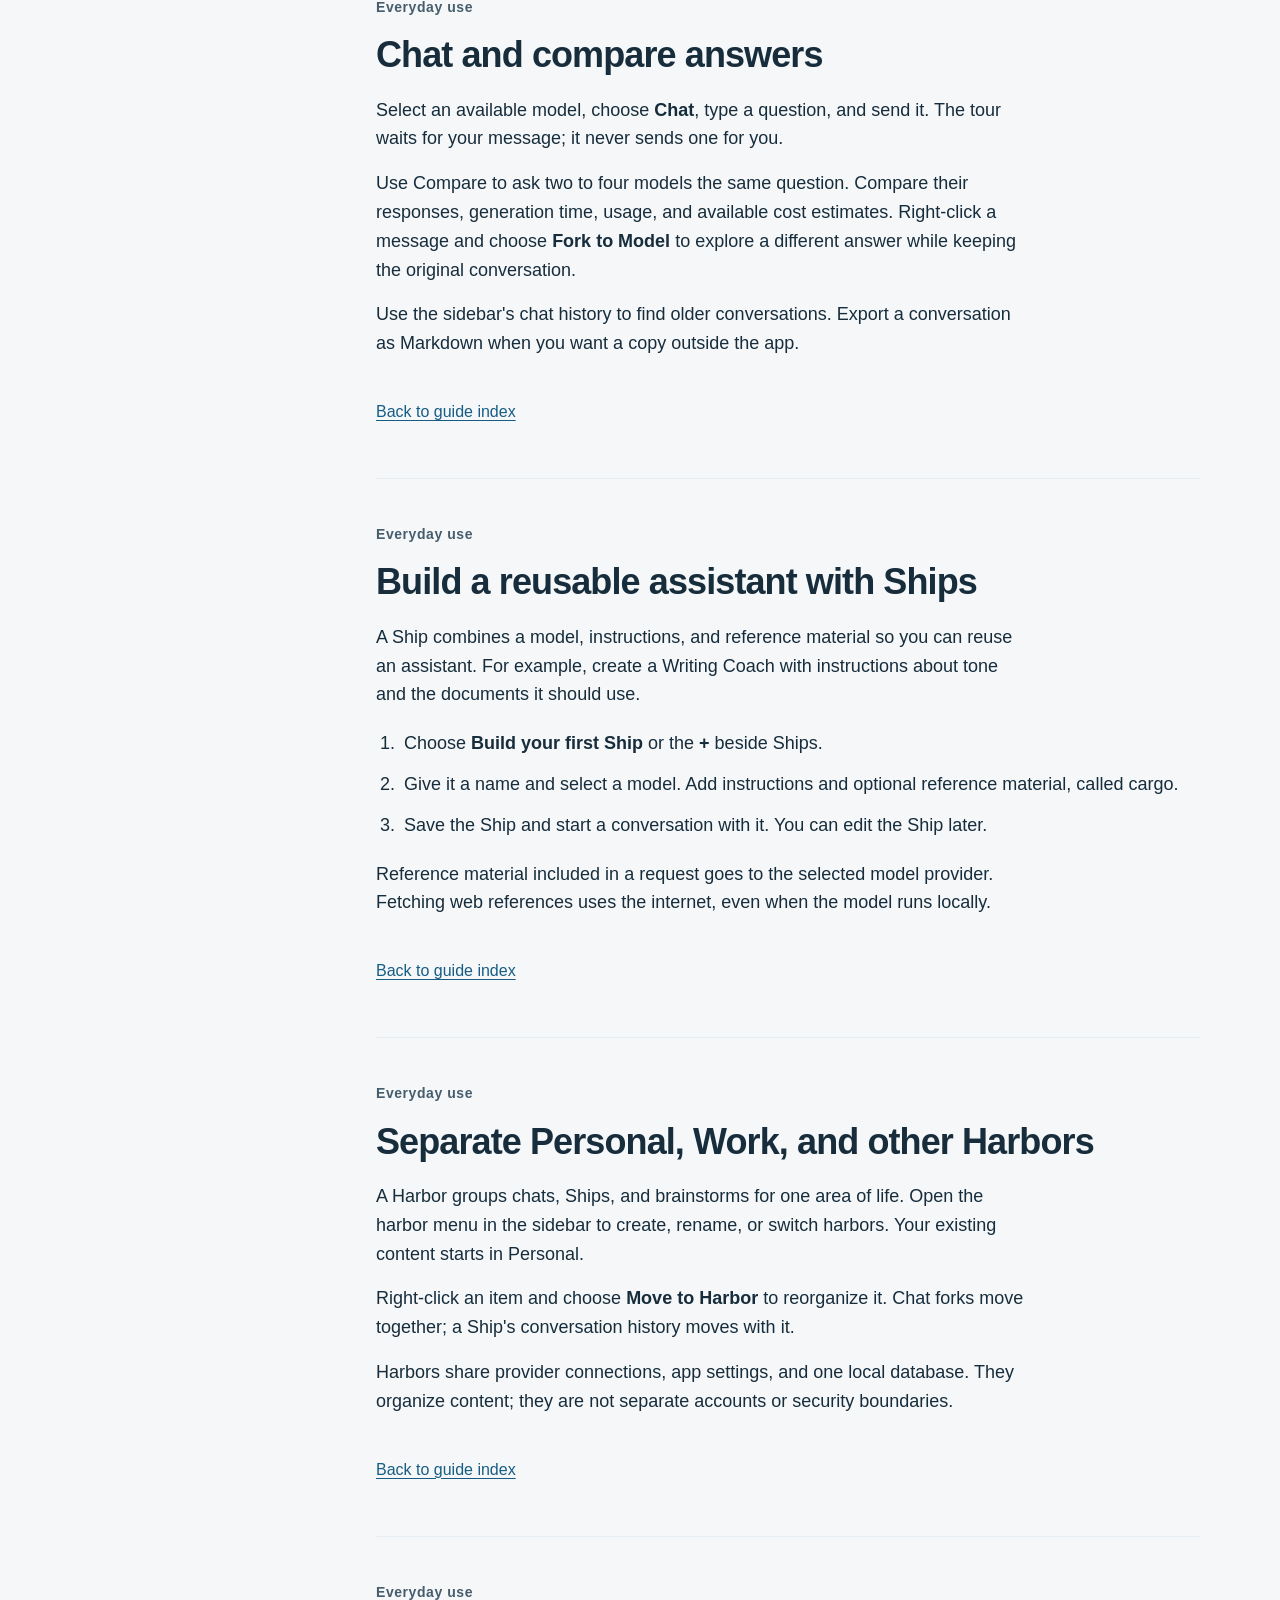
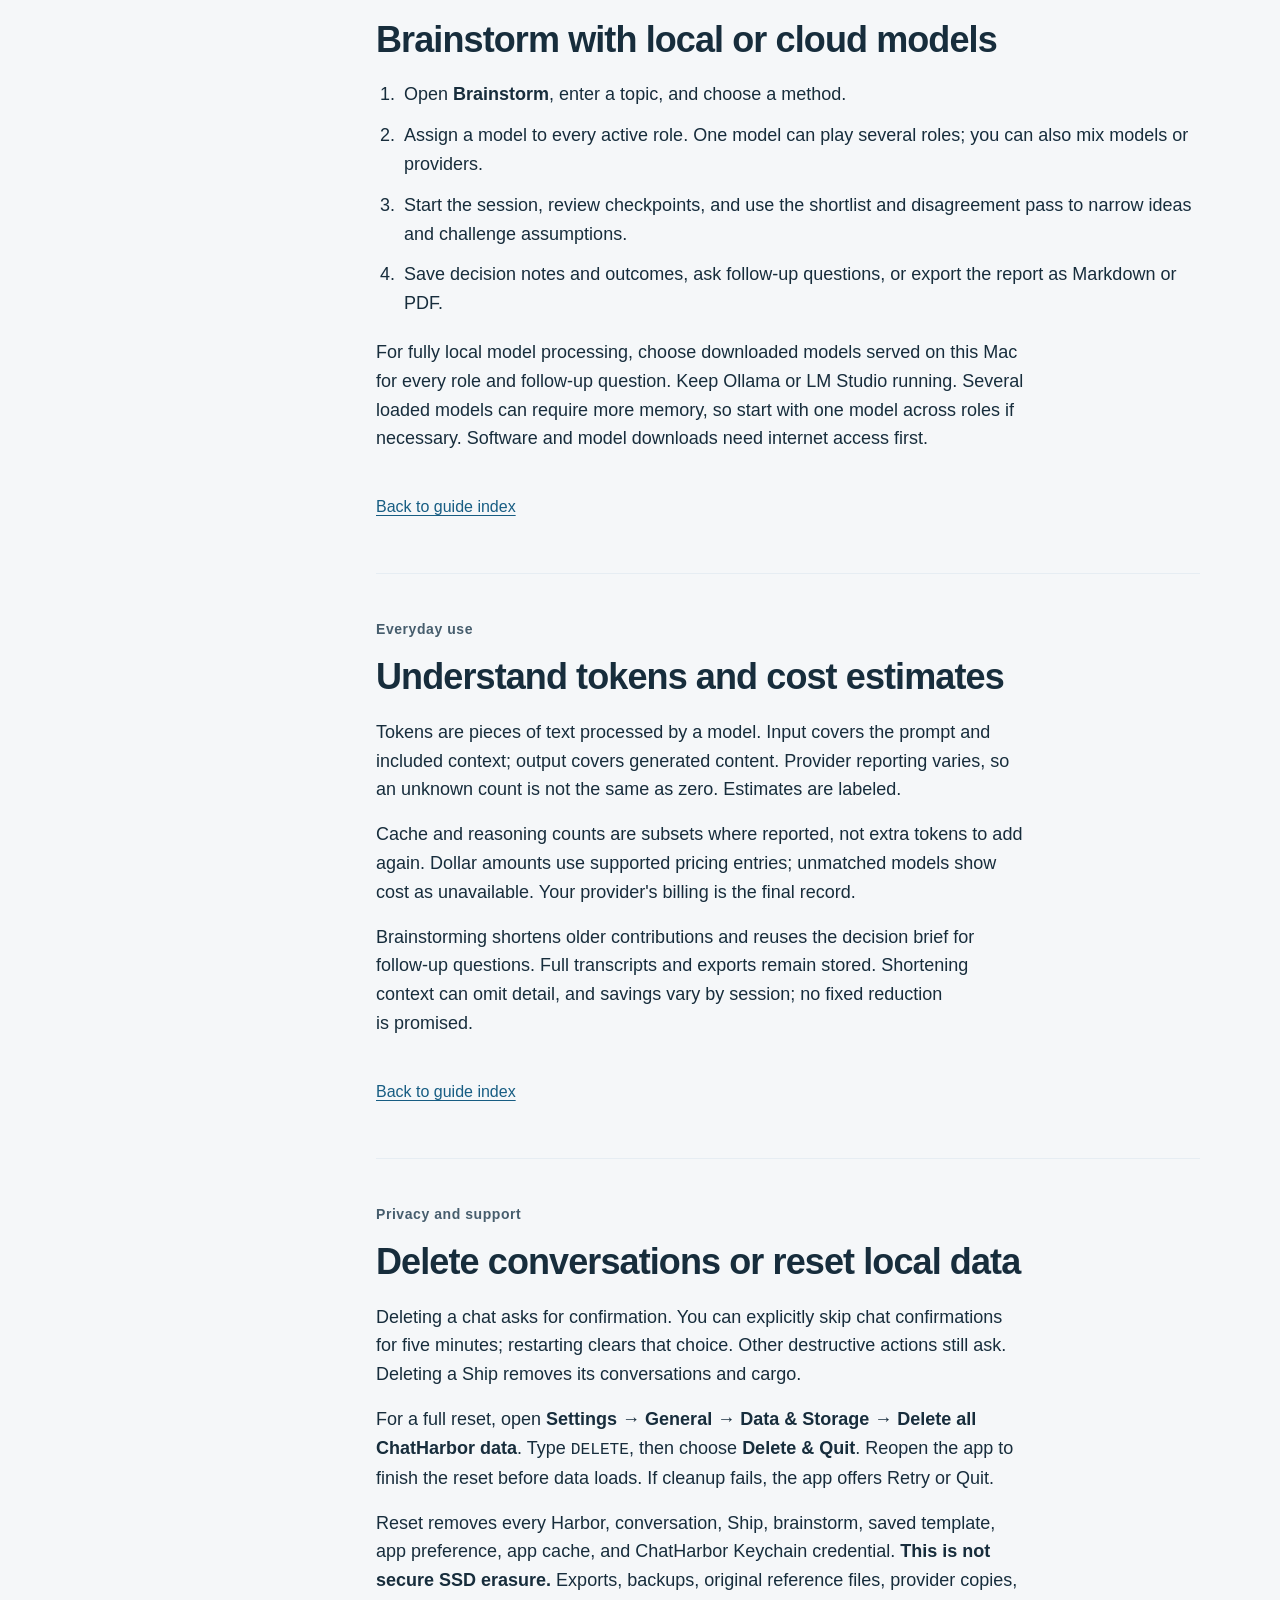
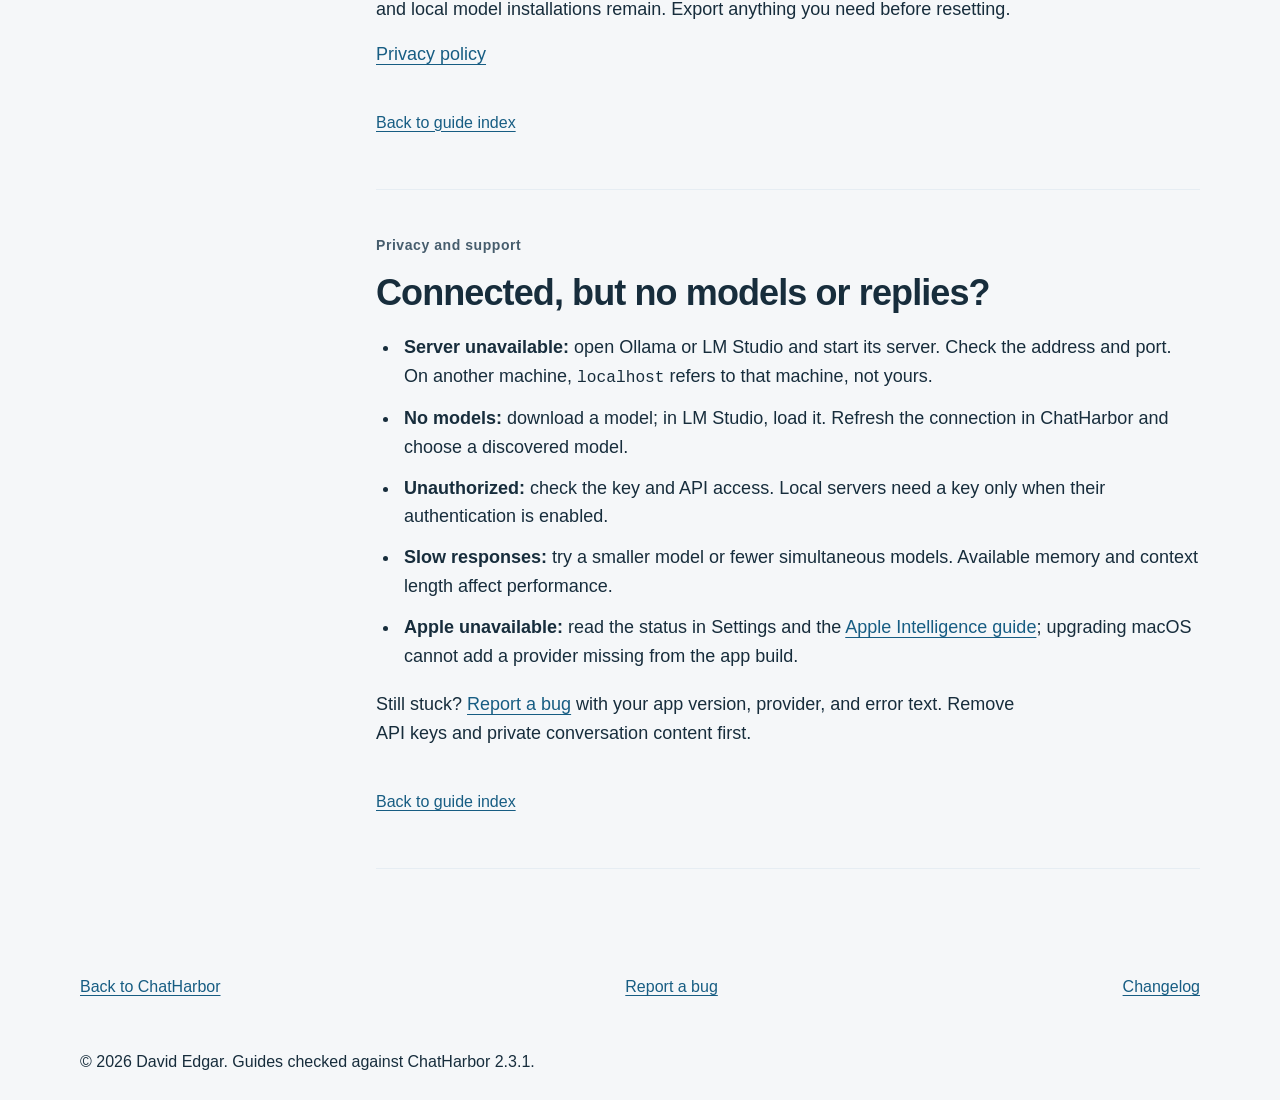
==== commit e435f796: "Document v2.3.1 provider setup as released" ====
--- a/docs/help/index.html
+++ b/docs/help/index.html
@@ -2,16 +2,16 @@
 <html lang="en"><head><meta charset="utf-8"><meta name="viewport" content="width=device-width, initial-scale=1"><title>Knowledge Base — ChatHarbor</title><meta name="description" content="Set up ChatHarbor, connect local or cloud models, and learn Ships, Harbors, brainstorming, usage, and data controls."><link rel="canonical" href="https://chatharbor.app/help/"><link rel="icon" href="../favicon.png"><link rel="stylesheet" href="../site.css"><link rel="stylesheet" href="help.css"><script src="help.js" defer></script></head>
 <body id="top"><a class="skip-link" href="#guides">Skip to guides</a><header class="container"><nav aria-label="Main navigation"><a href="../">ChatHarbor</a><div><a href="../#features">Features</a><a href="./" aria-current="page">Help</a><a href="https://github.com/d-edgar/ChatHarbor/releases/latest">Download</a></div></nav><div class="intro"><p class="category">ChatHarbor / Help</p><h1>Knowledge base</h1><p>Connect a model. Find your way around. Make the app yours.</p><label for="guide-search">Search guides</label><input id="guide-search" type="search" placeholder="Try LM Studio, tokens, or reset" aria-describedby="search-status"><p id="search-status" role="status">Browse all guides below.</p><noscript><p>Search needs JavaScript. All guides and links work without it; you can also use your browser's Find command.</p></noscript></div></header>
 <div class="container help-layout"><aside><nav aria-label="Guide index"><a href="#overview">Install ChatHarbor</a><a href="#connect">Choose a connection</a><a href="#ollama">Ollama</a><a href="#lmstudio">LM Studio</a><a href="#servers">Other Servers</a><a href="#cloud">Cloud providers and API keys</a><a href="#apple">Apple Intelligence and Xcode</a><a href="#chat">Chat and compare answers</a><a href="#ships">Build a reusable assistant with Ships</a><a href="#harbors">Separate Personal, Work, and other Harbors</a><a href="#brainstorm">Brainstorm with local or cloud models</a><a href="#usage">Understand tokens and cost estimates</a><a href="#data">Delete conversations or reset local data</a><a href="#troubleshooting">Connected, but no models or replies?</a></nav></aside><main id="guides"><p id="no-results" hidden>No matching guides. Try a provider name or a shorter search.</p><article id="overview" data-guide><p class="category">Start here</p><h2>Install ChatHarbor</h2><p>ChatHarbor connects AI models to one Mac app. It does not include model files or a cloud subscription.</p><ol><li><a href="https://github.com/d-edgar/ChatHarbor/releases/latest">Get the latest ChatHarbor release</a>. Download the DMG, open it, and drag ChatHarbor into Applications. The download does not require Xcode.</li><li>Open ChatHarbor. The Getting Started guide highlights the controls and walks through connecting your first model.</li><li>Skip whenever you want. <strong>Help → Getting Started</strong> resumes your place; finishing the tour hides its sidebar shortcut.</li></ol><p>Requires macOS 14 or later. Individual providers may need newer hardware or software.</p><a class="back" href="#top">Back to guide index</a></article>
-<article id="connect" data-guide><p class="category">Start here</p><h2>Choose a connection</h2><p>Open <strong>Settings → Models</strong>. Choose one route to start:</p><ul><li><a href="#ollama">Ollama</a> or <a href="#lmstudio">LM Studio</a>: download models and run them locally without a cloud API key.</li><li><a href="#cloud">OpenAI, Anthropic, or Google Gemini</a>: connect a provider account with its API key.</li><li><a href="#servers">Other Servers</a>: connect another OpenAI compatible service.</li><li><a href="#apple">Apple Intelligence</a>: use Apple's on-device model when the app build and Mac support it.</li></ul><p>When models appear, select one from the model picker. Connected means the server answered; a model must also be available before you can chat.</p><p class="note">In version 2.3.0, LM Studio and other servers share one settings section. Newer source builds show separate LM Studio and Other Servers sections. Existing connections are preserved.</p><a class="back" href="#top">Back to guide index</a></article>
+<article id="connect" data-guide><p class="category">Start here</p><h2>Choose a connection</h2><p>Open <strong>Settings → Models</strong>. Choose one route to start:</p><ul><li><a href="#ollama">Ollama</a> or <a href="#lmstudio">LM Studio</a>: download models and run them locally without a cloud API key.</li><li><a href="#cloud">OpenAI, Anthropic, or Google Gemini</a>: connect a provider account with its API key.</li><li><a href="#servers">Other Servers</a>: connect another OpenAI compatible service.</li><li><a href="#apple">Apple Intelligence</a>: use Apple's on-device model when the app build and Mac support it.</li></ul><p>When models appear, select one from the model picker. Connected means the server answered; a model must also be available before you can chat.</p><p class="note">In version 2.3.0, LM Studio and other servers share one settings section. Version 2.3.1 and later show separate LM Studio and Other Servers sections. Existing connections are preserved.</p><a class="back" href="#top">Back to guide index</a></article>
 <article id="ollama" data-guide><p class="category">Connect models</p><h2>Ollama</h2><ol><li><a href="https://ollama.com/download">Get Ollama</a> from its official download page and start it.</li><li><a href="https://ollama.com/library">Browse the current model library</a>. Choose an on-device model that fits your Mac's memory. Copy its model name.</li><li>In <strong>Settings → Models → Ollama</strong>, use <code>http://localhost:11434</code> unless you changed the server address. Select <strong>Test</strong>.</li><li>Enter the model name under <strong>Pull a model</strong> and select <strong>Pull</strong>. Wait for it to finish, then choose the installed model.</li></ol><p>Use Ollama's official site for current releases and model tags. Downloading or updating models needs internet access. For local-only conversations, avoid cloud-hosted models.</p><p><a href="https://docs.ollama.com/quickstart">Ollama's setup guide</a></p><a class="back" href="#top">Back to guide index</a></article>
-<article id="lmstudio" data-guide><p class="category">Connect models</p><h2>LM Studio</h2><ol><li><a href="https://lmstudio.ai/download">Get LM Studio</a>. Download a model inside LM Studio and load it.</li><li>Open LM Studio's <strong>Developer</strong> tab and start the local server.</li><li>In ChatHarbor's <strong>Settings → Models → LM Studio</strong>, check the prefilled name and server address. Usually this is <code>http://localhost:1234/v1</code>. Use the address displayed by your server if it differs.</li><li>Leave the key blank unless you enabled server authentication. Select <strong>Add</strong>, then select an available model from the model picker.</li></ol><p>In v2.3.0, open the combined LM Studio &amp; Other Servers section and select its LM Studio preset first. Newer source builds have separate sections.</p><p>Download and update models in LM Studio. Use <strong>Refresh</strong> in ChatHarbor after loading a different model. ChatHarbor does not download LM Studio models itself.</p><p><a href="https://lmstudio.ai/docs/developer/core/server">LM Studio's server guide</a></p><a class="back" href="#top">Back to guide index</a></article>
+<article id="lmstudio" data-guide><p class="category">Connect models</p><h2>LM Studio</h2><ol><li><a href="https://lmstudio.ai/download">Get LM Studio</a>. Download a model inside LM Studio and load it.</li><li>Open LM Studio's <strong>Developer</strong> tab and start the local server.</li><li>In ChatHarbor's <strong>Settings → Models → LM Studio</strong>, check the prefilled name and server address. Usually this is <code>http://localhost:1234/v1</code>. Use the address displayed by your server if it differs.</li><li>Leave the key blank unless you enabled server authentication. Select <strong>Add</strong>, then select an available model from the model picker.</li></ol><p>In v2.3.0, open the combined LM Studio &amp; Other Servers section and select its LM Studio preset first. Version 2.3.1 and later have separate sections.</p><p>Download and update models in LM Studio. Use <strong>Refresh</strong> in ChatHarbor after loading a different model. ChatHarbor does not download LM Studio models itself.</p><p><a href="https://lmstudio.ai/docs/developer/core/server">LM Studio's server guide</a></p><a class="back" href="#top">Back to guide index</a></article>
 <article id="servers" data-guide><p class="category">Connect models</p><h2>Other Servers</h2><p>Use this option for an OpenAI compatible server such as <a href="https://localai.io/">LocalAI</a>, <a href="https://docs.vllm.ai/">vLLM</a>, or <a href="https://www.jan.ai/">Jan</a>. These links lead to each project's current software and setup instructions.</p><ol><li>Install and start your chosen server, load a model, and enable its OpenAI compatible API.</li><li>In <strong>Settings → Models → Other Servers</strong>, enter a name, its base URL including <code>/v1</code>, and its key if required. In v2.3.0, use the combined LM Studio &amp; Other Servers section.</li><li>Select <strong>Add</strong>, then choose a discovered model. Use <strong>Connect</strong> or <strong>Refresh</strong> to retry discovery.</li></ol><p>The server must expose <code>/v1/models</code> and <code>/v1/chat/completions</code>. A website or chat-interface URL alone is not enough. A server on another machine receives your messages; use HTTPS and the server's authentication when connecting remotely.</p><a class="back" href="#top">Back to guide index</a></article>
 <article id="cloud" data-guide><p class="category">Connect models</p><h2>Cloud providers and API keys</h2><p>Get a key from your chosen provider: <a href="https://platform.openai.com/api-keys">OpenAI</a>, <a href="https://platform.claude.com/settings/keys">Anthropic</a>, or <a href="https://aistudio.google.com/apikey">Google Gemini</a>.</p><ol><li>Open that provider's section in <strong>Settings → Models</strong>.</li><li>Paste the API key and select <strong>Connect</strong>.</li><li>Select an available model. If none appear, check the account's API access, billing, and model permissions.</li></ol><p>A consumer chat subscription does not necessarily include API usage. Provider charges and limits apply. Keys are stored in macOS Keychain. Your prompts and included reference material are sent to the chosen provider.</p><a class="back" href="#top">Back to guide index</a></article>
-<article id="apple" data-guide><p class="category">Connect models</p><h2>Apple Intelligence and Xcode</h2><p>ChatHarbor's Apple Intelligence provider needs a compatible Apple Silicon Mac, macOS 26 or later, and Apple Intelligence enabled and ready in System Settings. <a href="https://support.apple.com/en-us/121115">Check Apple's current requirements and availability</a>.</p><p><strong>The v2.3.0 download does not include this provider.</strong> It was built with an older SDK. Installing Xcode alone cannot add the provider to an already-built app. When a compatible build includes it, end users do not need Xcode to use it.</p><details><summary>Build a compatible app from source</summary><ol><li><a href="https://apps.apple.com/us/app/xcode/id497799835">Get Xcode from the Mac App Store</a>. Use Xcode 26 or later, compatible with your installed macOS.</li><li><a href="https://github.com/d-edgar/ChatHarbor">Get the ChatHarbor source</a> and open <code>ChatHarbor.xcodeproj</code> in Xcode.</li><li>Select the ChatHarbor scheme and My Mac. Configure your development signing team if prompted, then build and run.</li><li>Enable Apple Intelligence in macOS System Settings and let its model download. In the new ChatHarbor build, open <strong>Settings → Models → Apple Intelligence</strong> and enable it.</li></ol><p>For further build details, see the <a href="https://github.com/d-edgar/ChatHarbor#build-from-source">repository README</a>. If you prefer the published download, use Ollama or LM Studio for local models.</p></details><a class="back" href="#top">Back to guide index</a></article>
+<article id="apple" data-guide><p class="category">Connect models</p><h2>Apple Intelligence and Xcode</h2><p>ChatHarbor's Apple Intelligence provider needs a compatible Apple Silicon Mac, macOS 26 or later, and Apple Intelligence enabled and ready in System Settings. <a href="https://support.apple.com/en-us/121115">Check Apple's current requirements and availability</a>.</p><p><strong>The v2.3.1 download does not include this provider.</strong> It was built with an older SDK. Installing Xcode alone cannot add the provider to an already-built app. When a compatible build includes it, end users do not need Xcode to use it.</p><details><summary>Build a compatible app from source</summary><ol><li><a href="https://apps.apple.com/us/app/xcode/id497799835">Get Xcode from the Mac App Store</a>. Use Xcode 26 or later, compatible with your installed macOS.</li><li><a href="https://github.com/d-edgar/ChatHarbor">Get the ChatHarbor source</a> and open <code>ChatHarbor.xcodeproj</code> in Xcode.</li><li>Select the ChatHarbor scheme and My Mac. Configure your development signing team if prompted, then build and run.</li><li>Enable Apple Intelligence in macOS System Settings and let its model download. In the new ChatHarbor build, open <strong>Settings → Models → Apple Intelligence</strong> and enable it.</li></ol><p>For further build details, see the <a href="https://github.com/d-edgar/ChatHarbor#build-from-source">repository README</a>. If you prefer the published download, use Ollama or LM Studio for local models.</p></details><a class="back" href="#top">Back to guide index</a></article>
 <article id="chat" data-guide><p class="category">Everyday use</p><h2>Chat and compare answers</h2><p>Select an available model, choose <strong>Chat</strong>, type a question, and send it. The tour waits for your message; it never sends one for you.</p><p>Use Compare to ask two to four models the same question. Compare their responses, generation time, usage, and available cost estimates. Right-click a message and choose <strong>Fork to Model</strong> to explore a different answer while keeping the original conversation.</p><p>Use the sidebar's chat history to find older conversations. Export a conversation as Markdown when you want a copy outside the app.</p><a class="back" href="#top">Back to guide index</a></article>
 <article id="ships" data-guide><p class="category">Everyday use</p><h2>Build a reusable assistant with Ships</h2><p>A Ship combines a model, instructions, and reference material so you can reuse an assistant. For example, create a Writing Coach with instructions about tone and the documents it should use.</p><ol><li>Choose <strong>Build your first Ship</strong> or the <strong>+</strong> beside Ships.</li><li>Give it a name and select a model. Add instructions and optional reference material, called cargo.</li><li>Save the Ship and start a conversation with it. You can edit the Ship later.</li></ol><p>Reference material included in a request goes to the selected model provider. Fetching web references uses the internet, even when the model runs locally.</p><a class="back" href="#top">Back to guide index</a></article>
 <article id="harbors" data-guide><p class="category">Everyday use</p><h2>Separate Personal, Work, and other Harbors</h2><p>A Harbor groups chats, Ships, and brainstorms for one area of life. Open the harbor menu in the sidebar to create, rename, or switch harbors. Your existing content starts in Personal.</p><p>Right-click an item and choose <strong>Move to Harbor</strong> to reorganize it. Chat forks move together; a Ship's conversation history moves with it.</p><p>Harbors share provider connections, app settings, and one local database. They organize content; they are not separate accounts or security boundaries.</p><a class="back" href="#top">Back to guide index</a></article>
 <article id="brainstorm" data-guide><p class="category">Everyday use</p><h2>Brainstorm with local or cloud models</h2><ol><li>Open <strong>Brainstorm</strong>, enter a topic, and choose a method.</li><li>Assign a model to every active role. One model can play several roles; you can also mix models or providers.</li><li>Start the session, review checkpoints, and use the shortlist and disagreement pass to narrow ideas and challenge assumptions.</li><li>Save decision notes and outcomes, ask follow-up questions, or export the report as Markdown or PDF.</li></ol><p>For fully local model processing, choose downloaded models served on this Mac for every role and follow-up question. Keep Ollama or LM Studio running. Several loaded models can require more memory, so start with one model across roles if necessary. Software and model downloads need internet access first.</p><a class="back" href="#top">Back to guide index</a></article>
 <article id="usage" data-guide><p class="category">Everyday use</p><h2>Understand tokens and cost estimates</h2><p>Tokens are pieces of text processed by a model. Input covers the prompt and included context; output covers generated content. Provider reporting varies, so an unknown count is not the same as zero. Estimates are labeled.</p><p>Cache and reasoning counts are subsets where reported, not extra tokens to add again. Dollar amounts use supported pricing entries; unmatched models show cost as unavailable. Your provider's billing is the final record.</p><p>Brainstorming shortens older contributions and reuses the decision brief for follow-up questions. Full transcripts and exports remain stored. Shortening context can omit detail, and savings vary by session; no fixed reduction is promised.</p><a class="back" href="#top">Back to guide index</a></article>
 <article id="data" data-guide><p class="category">Privacy and support</p><h2>Delete conversations or reset local data</h2><p>Deleting a chat asks for confirmation. You can explicitly skip chat confirmations for five minutes; restarting clears that choice. Other destructive actions still ask. Deleting a Ship removes its conversations and cargo.</p><p>For a full reset, open <strong>Settings → General → Data &amp; Storage → Delete all ChatHarbor data</strong>. Type <code>DELETE</code>, then choose <strong>Delete &amp; Quit</strong>. Reopen the app to finish the reset before data loads. If cleanup fails, the app offers Retry or Quit.</p><p>Reset removes every Harbor, conversation, Ship, brainstorm, saved template, app preference, app cache, and ChatHarbor Keychain credential. <strong>This is not secure SSD erasure.</strong> Exports, backups, original reference files, provider copies, and local model installations remain. Export anything you need before resetting.</p><p><a href="../privacy.html">Privacy policy</a></p><a class="back" href="#top">Back to guide index</a></article>
-<article id="troubleshooting" data-guide><p class="category">Privacy and support</p><h2>Connected, but no models or replies?</h2><ul><li><strong>Server unavailable:</strong> open Ollama or LM Studio and start its server. Check the address and port. On another machine, <code>localhost</code> refers to that machine, not yours.</li><li><strong>No models:</strong> download a model; in LM Studio, load it. Refresh the connection in ChatHarbor and choose a discovered model.</li><li><strong>Unauthorized:</strong> check the key and API access. Local servers need a key only when their authentication is enabled.</li><li><strong>Slow responses:</strong> try a smaller model or fewer simultaneous models. Available memory and context length affect performance.</li><li><strong>Apple unavailable:</strong> read the status in Settings and the <a href="#apple">Apple Intelligence guide</a>; upgrading macOS cannot add a provider missing from the app build.</li></ul><p>Still stuck? <a href="../bug-report.html">Report a bug</a> with your app version, provider, and error text. Remove API keys and private conversation content first.</p><a class="back" href="#top">Back to guide index</a></article></main></div><footer class="container"><nav aria-label="Footer"><a href="../">Back to ChatHarbor</a><a href="../bug-report.html">Report a bug</a><a href="https://github.com/d-edgar/ChatHarbor/blob/main/CHANGELOG.md">Changelog</a></nav><p>© 2026 David Edgar. Guides checked against ChatHarbor 2.3.0 and the current source build.</p></footer></body></html>+<article id="troubleshooting" data-guide><p class="category">Privacy and support</p><h2>Connected, but no models or replies?</h2><ul><li><strong>Server unavailable:</strong> open Ollama or LM Studio and start its server. Check the address and port. On another machine, <code>localhost</code> refers to that machine, not yours.</li><li><strong>No models:</strong> download a model; in LM Studio, load it. Refresh the connection in ChatHarbor and choose a discovered model.</li><li><strong>Unauthorized:</strong> check the key and API access. Local servers need a key only when their authentication is enabled.</li><li><strong>Slow responses:</strong> try a smaller model or fewer simultaneous models. Available memory and context length affect performance.</li><li><strong>Apple unavailable:</strong> read the status in Settings and the <a href="#apple">Apple Intelligence guide</a>; upgrading macOS cannot add a provider missing from the app build.</li></ul><p>Still stuck? <a href="../bug-report.html">Report a bug</a> with your app version, provider, and error text. Remove API keys and private conversation content first.</p><a class="back" href="#top">Back to guide index</a></article></main></div><footer class="container"><nav aria-label="Footer"><a href="../">Back to ChatHarbor</a><a href="../bug-report.html">Report a bug</a><a href="https://github.com/d-edgar/ChatHarbor/blob/main/CHANGELOG.md">Changelog</a></nav><p>© 2026 David Edgar. Guides checked against ChatHarbor 2.3.1.</p></footer></body></html>
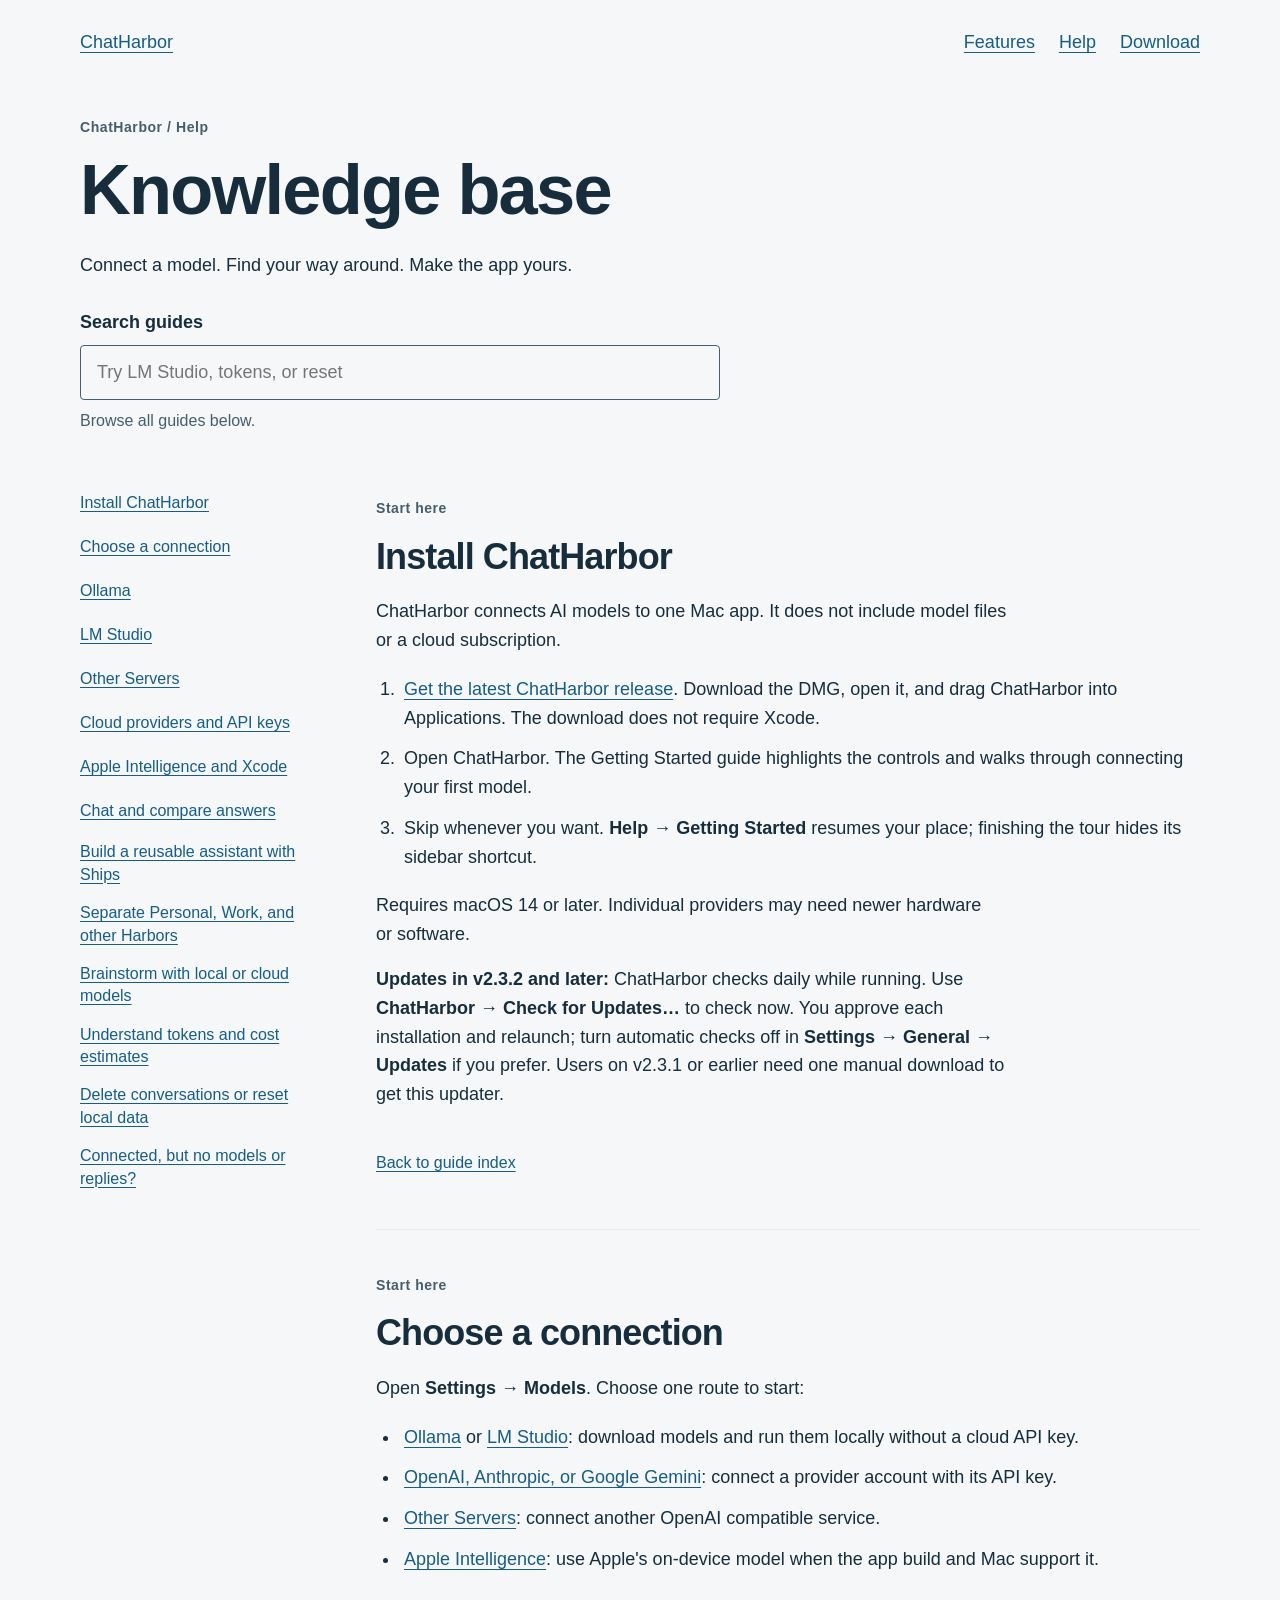
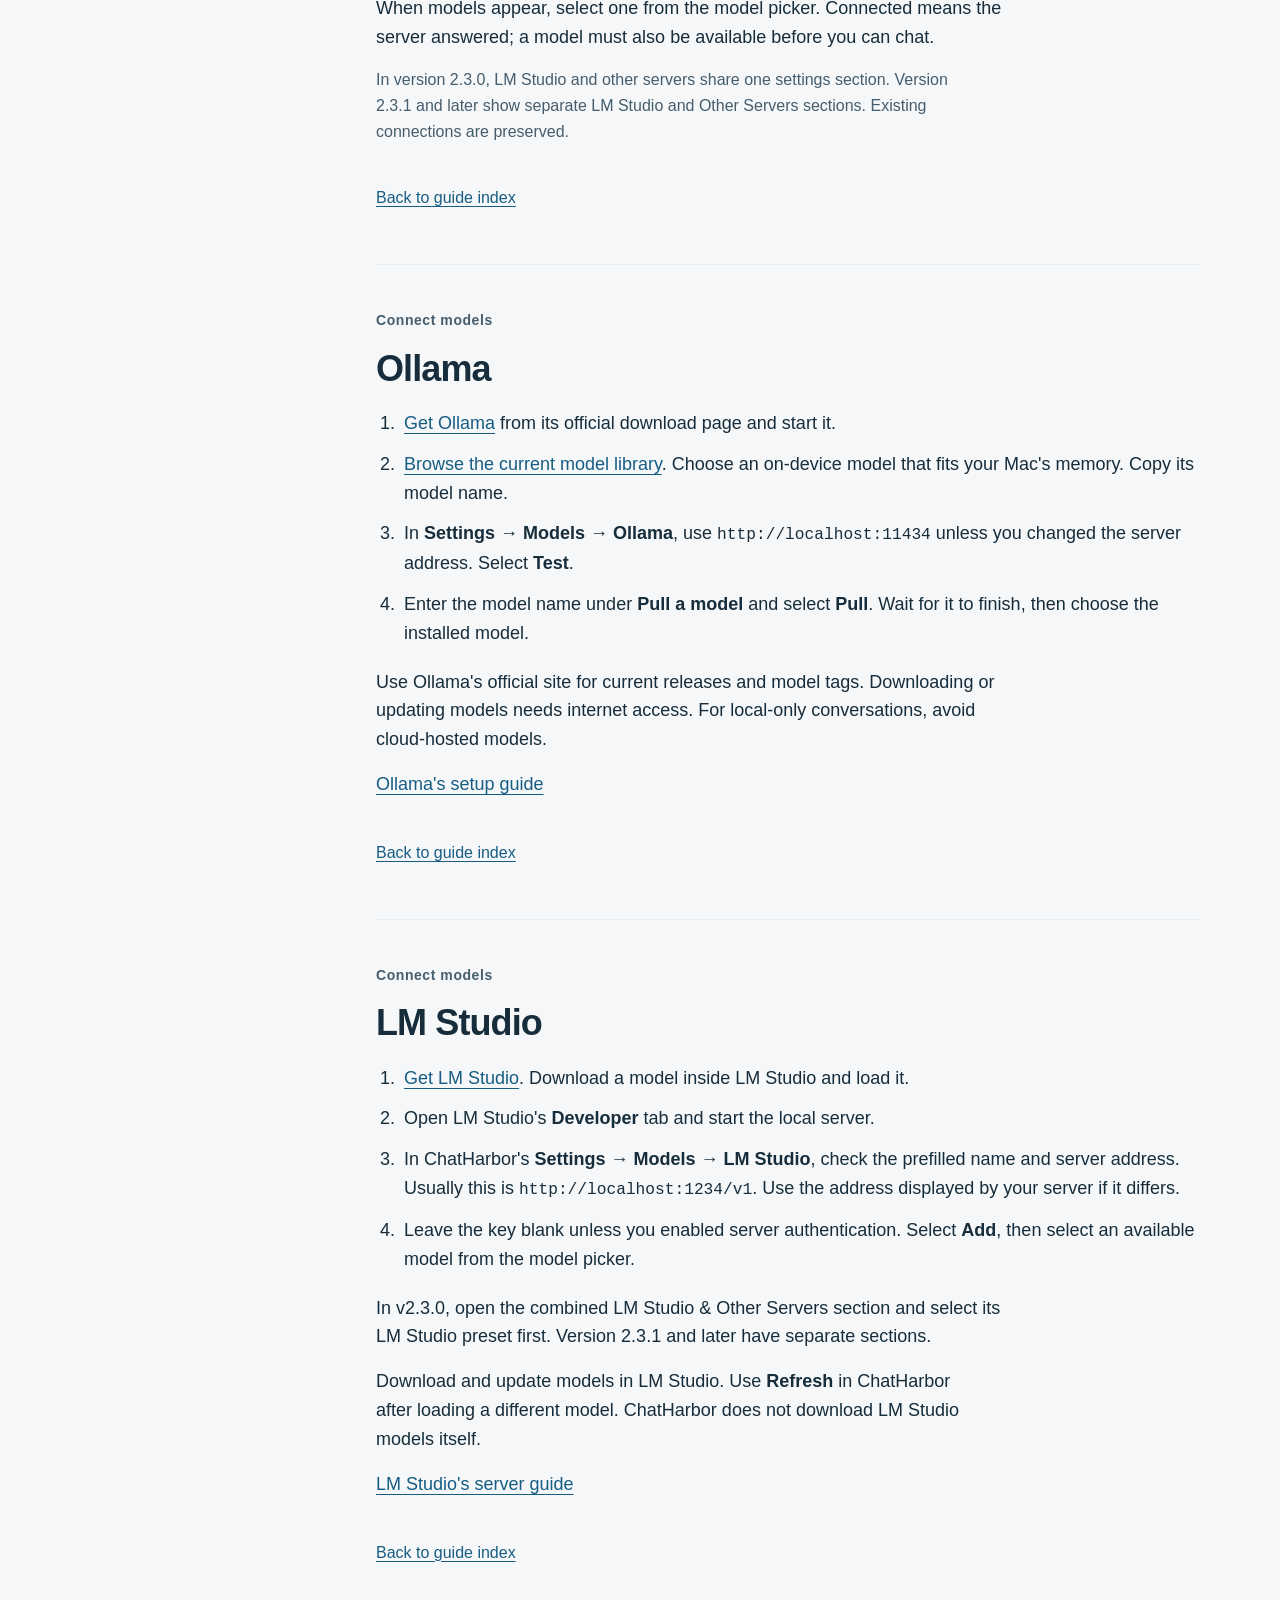
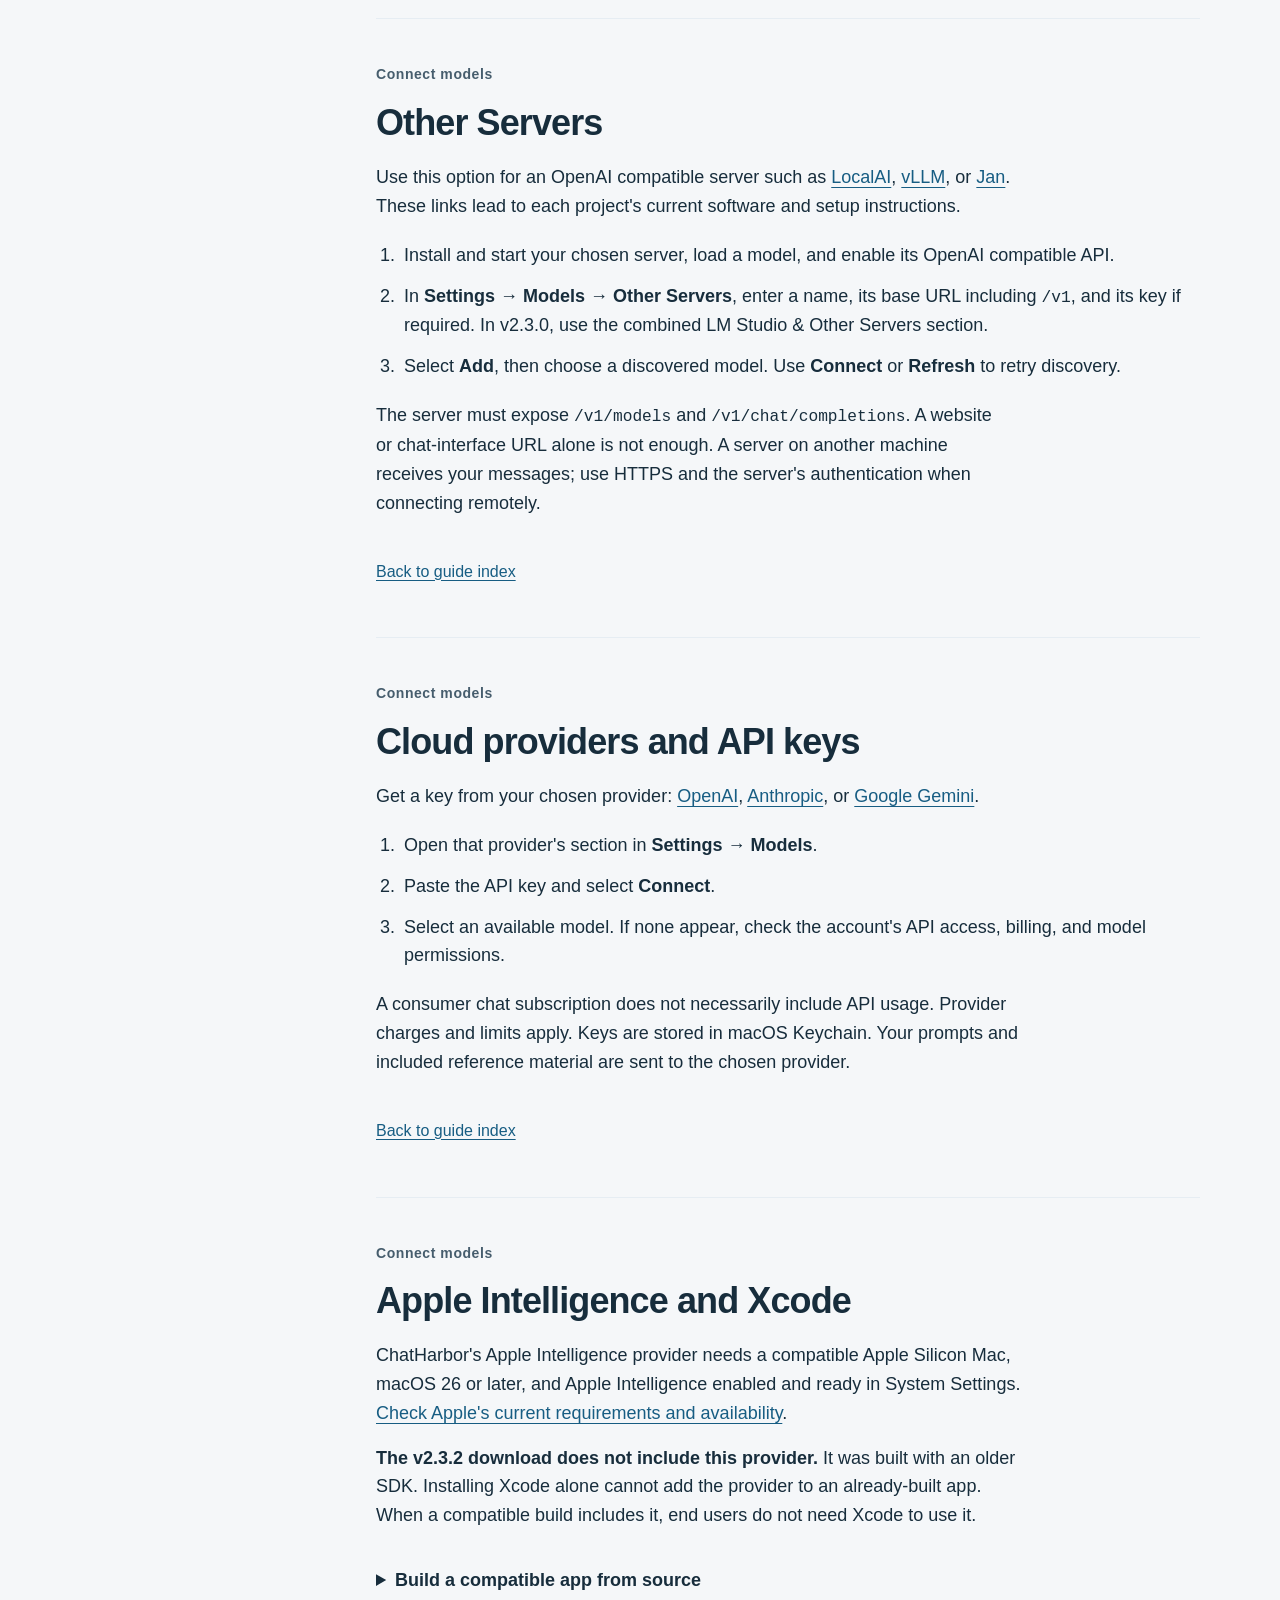
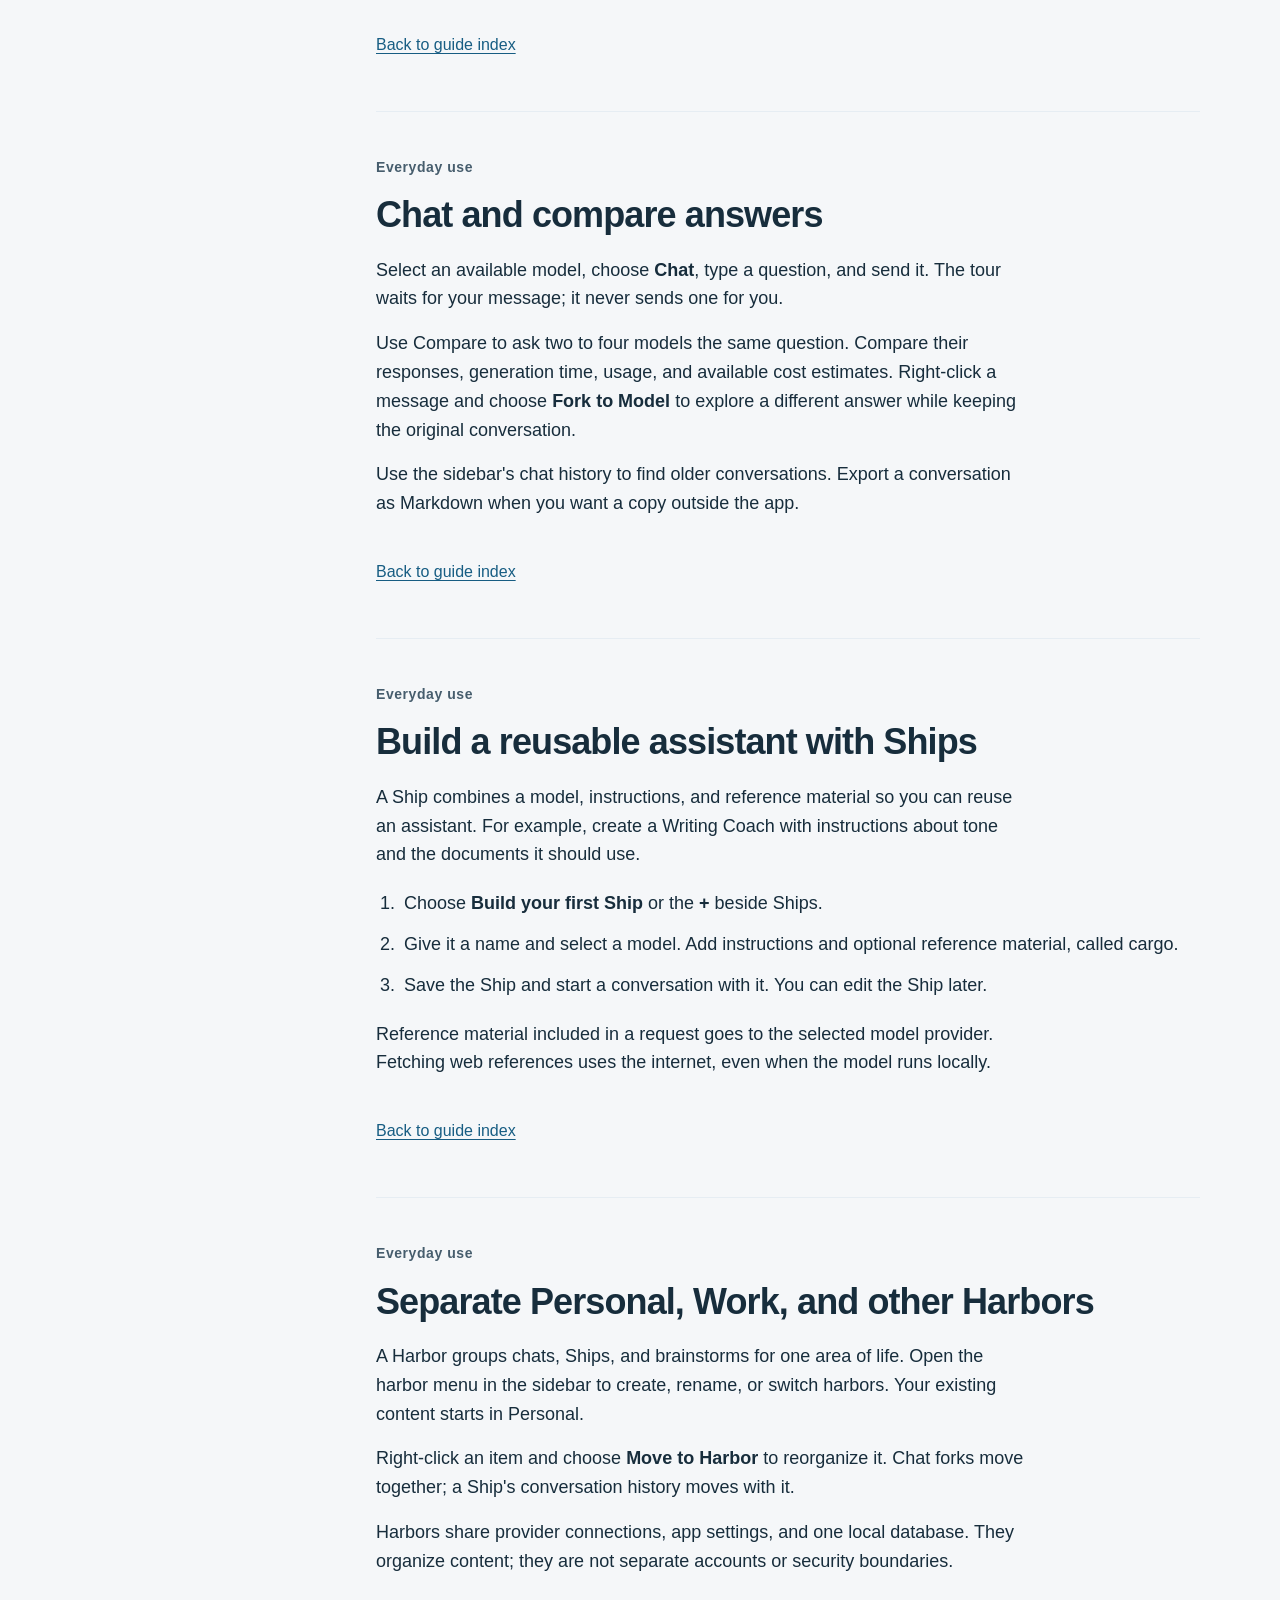
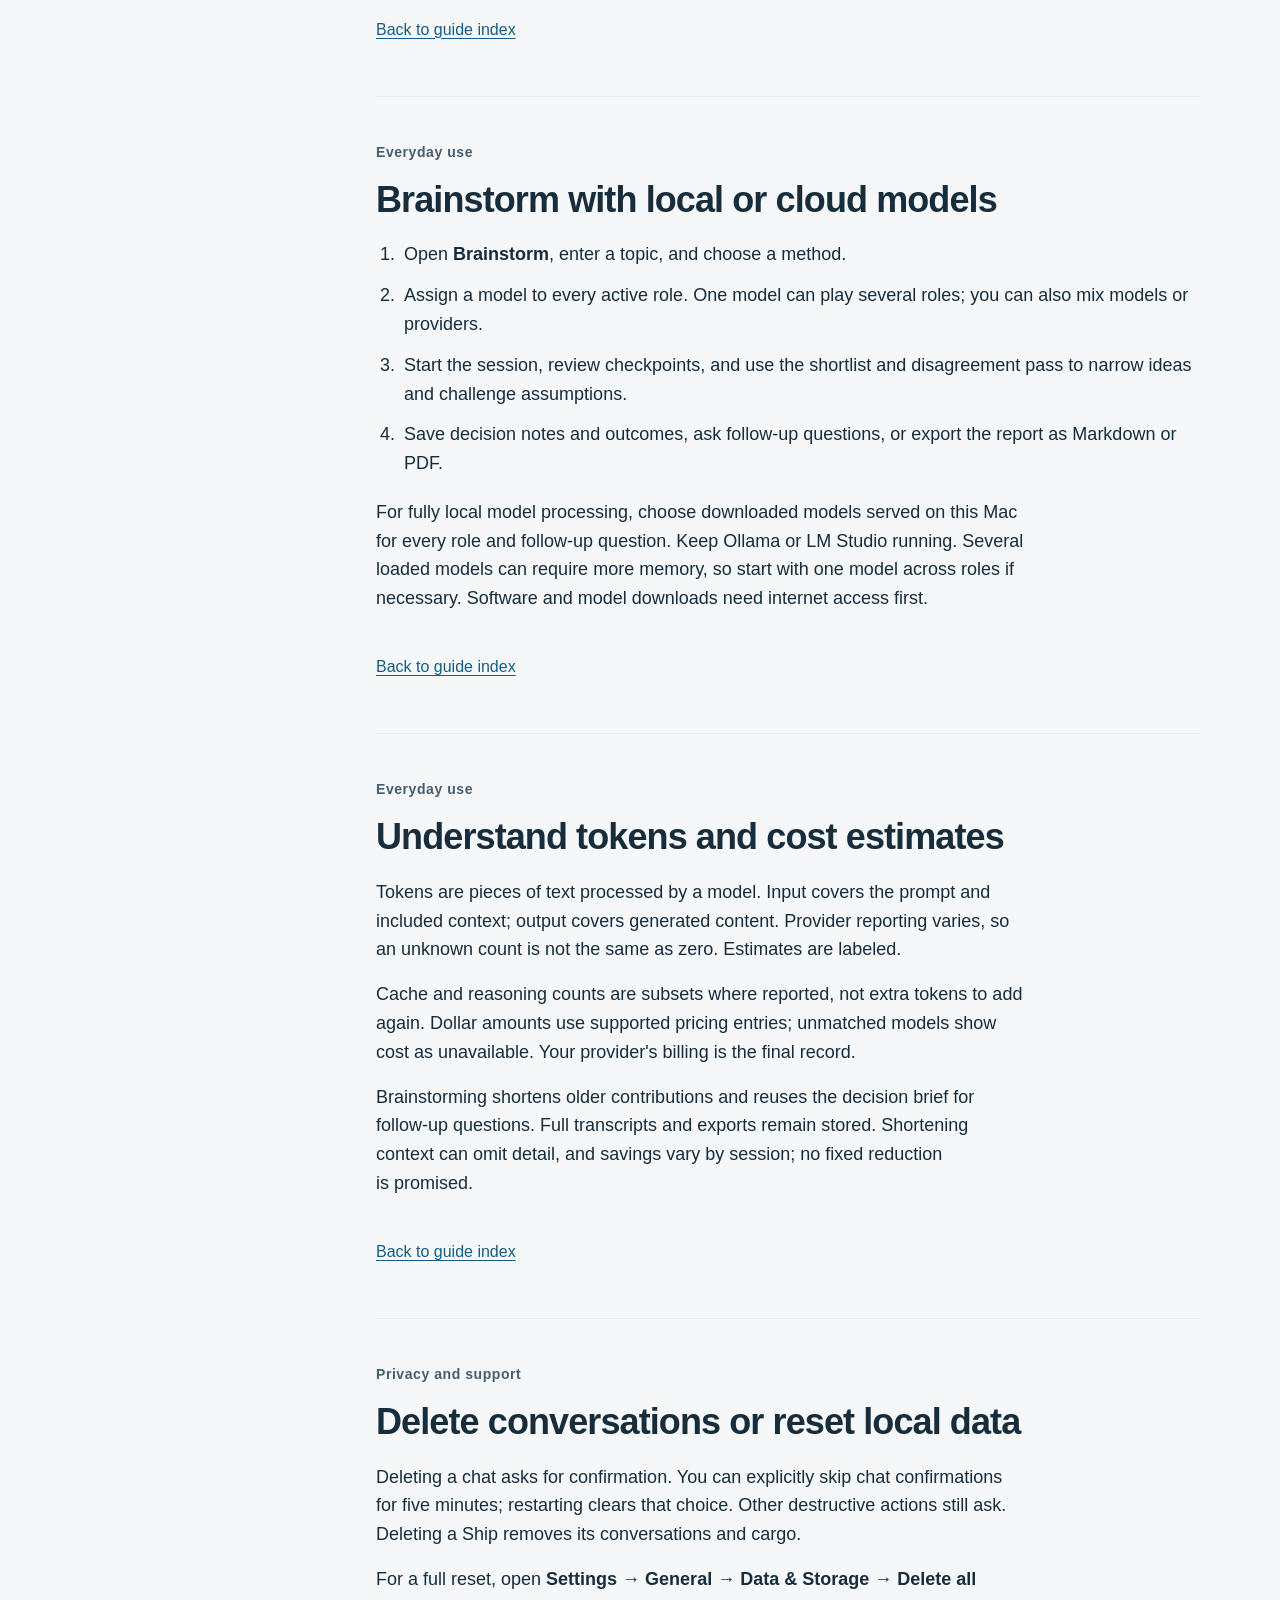
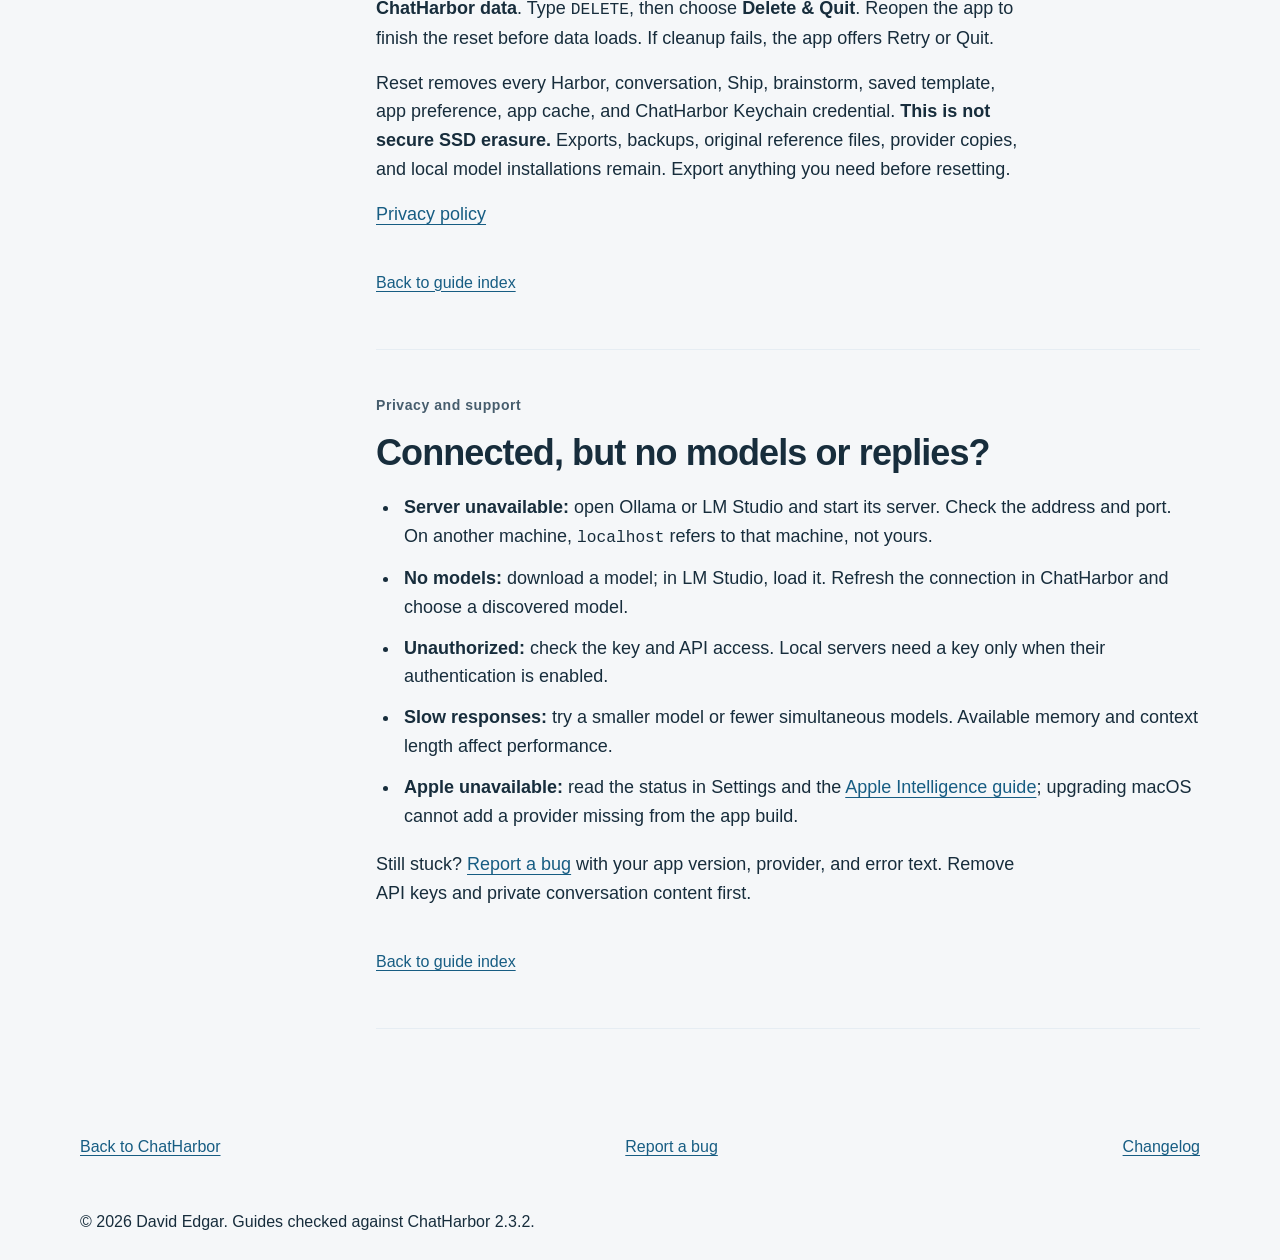
==== commit 9283a708: "Document v2.3.2 in-app updates and release availability" ====
--- a/docs/help/index.html
+++ b/docs/help/index.html
@@ -1,17 +1,17 @@
 <!doctype html>
 <html lang="en"><head><meta charset="utf-8"><meta name="viewport" content="width=device-width, initial-scale=1"><title>Knowledge Base — ChatHarbor</title><meta name="description" content="Set up ChatHarbor, connect local or cloud models, and learn Ships, Harbors, brainstorming, usage, and data controls."><link rel="canonical" href="https://chatharbor.app/help/"><link rel="icon" href="../favicon.png"><link rel="stylesheet" href="../site.css"><link rel="stylesheet" href="help.css"><script src="help.js" defer></script></head>
 <body id="top"><a class="skip-link" href="#guides">Skip to guides</a><header class="container"><nav aria-label="Main navigation"><a href="../">ChatHarbor</a><div><a href="../#features">Features</a><a href="./" aria-current="page">Help</a><a href="https://github.com/d-edgar/ChatHarbor/releases/latest">Download</a></div></nav><div class="intro"><p class="category">ChatHarbor / Help</p><h1>Knowledge base</h1><p>Connect a model. Find your way around. Make the app yours.</p><label for="guide-search">Search guides</label><input id="guide-search" type="search" placeholder="Try LM Studio, tokens, or reset" aria-describedby="search-status"><p id="search-status" role="status">Browse all guides below.</p><noscript><p>Search needs JavaScript. All guides and links work without it; you can also use your browser's Find command.</p></noscript></div></header>
-<div class="container help-layout"><aside><nav aria-label="Guide index"><a href="#overview">Install ChatHarbor</a><a href="#connect">Choose a connection</a><a href="#ollama">Ollama</a><a href="#lmstudio">LM Studio</a><a href="#servers">Other Servers</a><a href="#cloud">Cloud providers and API keys</a><a href="#apple">Apple Intelligence and Xcode</a><a href="#chat">Chat and compare answers</a><a href="#ships">Build a reusable assistant with Ships</a><a href="#harbors">Separate Personal, Work, and other Harbors</a><a href="#brainstorm">Brainstorm with local or cloud models</a><a href="#usage">Understand tokens and cost estimates</a><a href="#data">Delete conversations or reset local data</a><a href="#troubleshooting">Connected, but no models or replies?</a></nav></aside><main id="guides"><p id="no-results" hidden>No matching guides. Try a provider name or a shorter search.</p><article id="overview" data-guide><p class="category">Start here</p><h2>Install ChatHarbor</h2><p>ChatHarbor connects AI models to one Mac app. It does not include model files or a cloud subscription.</p><ol><li><a href="https://github.com/d-edgar/ChatHarbor/releases/latest">Get the latest ChatHarbor release</a>. Download the DMG, open it, and drag ChatHarbor into Applications. The download does not require Xcode.</li><li>Open ChatHarbor. The Getting Started guide highlights the controls and walks through connecting your first model.</li><li>Skip whenever you want. <strong>Help → Getting Started</strong> resumes your place; finishing the tour hides its sidebar shortcut.</li></ol><p>Requires macOS 14 or later. Individual providers may need newer hardware or software.</p><a class="back" href="#top">Back to guide index</a></article>
+<div class="container help-layout"><aside><nav aria-label="Guide index"><a href="#overview">Install ChatHarbor</a><a href="#connect">Choose a connection</a><a href="#ollama">Ollama</a><a href="#lmstudio">LM Studio</a><a href="#servers">Other Servers</a><a href="#cloud">Cloud providers and API keys</a><a href="#apple">Apple Intelligence and Xcode</a><a href="#chat">Chat and compare answers</a><a href="#ships">Build a reusable assistant with Ships</a><a href="#harbors">Separate Personal, Work, and other Harbors</a><a href="#brainstorm">Brainstorm with local or cloud models</a><a href="#usage">Understand tokens and cost estimates</a><a href="#data">Delete conversations or reset local data</a><a href="#troubleshooting">Connected, but no models or replies?</a></nav></aside><main id="guides"><p id="no-results" hidden>No matching guides. Try a provider name or a shorter search.</p><article id="overview" data-guide><p class="category">Start here</p><h2>Install ChatHarbor</h2><p>ChatHarbor connects AI models to one Mac app. It does not include model files or a cloud subscription.</p><ol><li><a href="https://github.com/d-edgar/ChatHarbor/releases/latest">Get the latest ChatHarbor release</a>. Download the DMG, open it, and drag ChatHarbor into Applications. The download does not require Xcode.</li><li>Open ChatHarbor. The Getting Started guide highlights the controls and walks through connecting your first model.</li><li>Skip whenever you want. <strong>Help → Getting Started</strong> resumes your place; finishing the tour hides its sidebar shortcut.</li></ol><p>Requires macOS 14 or later. Individual providers may need newer hardware or software.</p><p><strong>Updates in v2.3.2 and later:</strong> ChatHarbor checks daily while running. Use <strong>ChatHarbor → Check for Updates…</strong> to check now. You approve each installation and relaunch; turn automatic checks off in <strong>Settings → General → Updates</strong> if you prefer. Users on v2.3.1 or earlier need one manual download to get this updater.</p><a class="back" href="#top">Back to guide index</a></article>
 <article id="connect" data-guide><p class="category">Start here</p><h2>Choose a connection</h2><p>Open <strong>Settings → Models</strong>. Choose one route to start:</p><ul><li><a href="#ollama">Ollama</a> or <a href="#lmstudio">LM Studio</a>: download models and run them locally without a cloud API key.</li><li><a href="#cloud">OpenAI, Anthropic, or Google Gemini</a>: connect a provider account with its API key.</li><li><a href="#servers">Other Servers</a>: connect another OpenAI compatible service.</li><li><a href="#apple">Apple Intelligence</a>: use Apple's on-device model when the app build and Mac support it.</li></ul><p>When models appear, select one from the model picker. Connected means the server answered; a model must also be available before you can chat.</p><p class="note">In version 2.3.0, LM Studio and other servers share one settings section. Version 2.3.1 and later show separate LM Studio and Other Servers sections. Existing connections are preserved.</p><a class="back" href="#top">Back to guide index</a></article>
 <article id="ollama" data-guide><p class="category">Connect models</p><h2>Ollama</h2><ol><li><a href="https://ollama.com/download">Get Ollama</a> from its official download page and start it.</li><li><a href="https://ollama.com/library">Browse the current model library</a>. Choose an on-device model that fits your Mac's memory. Copy its model name.</li><li>In <strong>Settings → Models → Ollama</strong>, use <code>http://localhost:11434</code> unless you changed the server address. Select <strong>Test</strong>.</li><li>Enter the model name under <strong>Pull a model</strong> and select <strong>Pull</strong>. Wait for it to finish, then choose the installed model.</li></ol><p>Use Ollama's official site for current releases and model tags. Downloading or updating models needs internet access. For local-only conversations, avoid cloud-hosted models.</p><p><a href="https://docs.ollama.com/quickstart">Ollama's setup guide</a></p><a class="back" href="#top">Back to guide index</a></article>
 <article id="lmstudio" data-guide><p class="category">Connect models</p><h2>LM Studio</h2><ol><li><a href="https://lmstudio.ai/download">Get LM Studio</a>. Download a model inside LM Studio and load it.</li><li>Open LM Studio's <strong>Developer</strong> tab and start the local server.</li><li>In ChatHarbor's <strong>Settings → Models → LM Studio</strong>, check the prefilled name and server address. Usually this is <code>http://localhost:1234/v1</code>. Use the address displayed by your server if it differs.</li><li>Leave the key blank unless you enabled server authentication. Select <strong>Add</strong>, then select an available model from the model picker.</li></ol><p>In v2.3.0, open the combined LM Studio &amp; Other Servers section and select its LM Studio preset first. Version 2.3.1 and later have separate sections.</p><p>Download and update models in LM Studio. Use <strong>Refresh</strong> in ChatHarbor after loading a different model. ChatHarbor does not download LM Studio models itself.</p><p><a href="https://lmstudio.ai/docs/developer/core/server">LM Studio's server guide</a></p><a class="back" href="#top">Back to guide index</a></article>
 <article id="servers" data-guide><p class="category">Connect models</p><h2>Other Servers</h2><p>Use this option for an OpenAI compatible server such as <a href="https://localai.io/">LocalAI</a>, <a href="https://docs.vllm.ai/">vLLM</a>, or <a href="https://www.jan.ai/">Jan</a>. These links lead to each project's current software and setup instructions.</p><ol><li>Install and start your chosen server, load a model, and enable its OpenAI compatible API.</li><li>In <strong>Settings → Models → Other Servers</strong>, enter a name, its base URL including <code>/v1</code>, and its key if required. In v2.3.0, use the combined LM Studio &amp; Other Servers section.</li><li>Select <strong>Add</strong>, then choose a discovered model. Use <strong>Connect</strong> or <strong>Refresh</strong> to retry discovery.</li></ol><p>The server must expose <code>/v1/models</code> and <code>/v1/chat/completions</code>. A website or chat-interface URL alone is not enough. A server on another machine receives your messages; use HTTPS and the server's authentication when connecting remotely.</p><a class="back" href="#top">Back to guide index</a></article>
 <article id="cloud" data-guide><p class="category">Connect models</p><h2>Cloud providers and API keys</h2><p>Get a key from your chosen provider: <a href="https://platform.openai.com/api-keys">OpenAI</a>, <a href="https://platform.claude.com/settings/keys">Anthropic</a>, or <a href="https://aistudio.google.com/apikey">Google Gemini</a>.</p><ol><li>Open that provider's section in <strong>Settings → Models</strong>.</li><li>Paste the API key and select <strong>Connect</strong>.</li><li>Select an available model. If none appear, check the account's API access, billing, and model permissions.</li></ol><p>A consumer chat subscription does not necessarily include API usage. Provider charges and limits apply. Keys are stored in macOS Keychain. Your prompts and included reference material are sent to the chosen provider.</p><a class="back" href="#top">Back to guide index</a></article>
-<article id="apple" data-guide><p class="category">Connect models</p><h2>Apple Intelligence and Xcode</h2><p>ChatHarbor's Apple Intelligence provider needs a compatible Apple Silicon Mac, macOS 26 or later, and Apple Intelligence enabled and ready in System Settings. <a href="https://support.apple.com/en-us/121115">Check Apple's current requirements and availability</a>.</p><p><strong>The v2.3.1 download does not include this provider.</strong> It was built with an older SDK. Installing Xcode alone cannot add the provider to an already-built app. When a compatible build includes it, end users do not need Xcode to use it.</p><details><summary>Build a compatible app from source</summary><ol><li><a href="https://apps.apple.com/us/app/xcode/id497799835">Get Xcode from the Mac App Store</a>. Use Xcode 26 or later, compatible with your installed macOS.</li><li><a href="https://github.com/d-edgar/ChatHarbor">Get the ChatHarbor source</a> and open <code>ChatHarbor.xcodeproj</code> in Xcode.</li><li>Select the ChatHarbor scheme and My Mac. Configure your development signing team if prompted, then build and run.</li><li>Enable Apple Intelligence in macOS System Settings and let its model download. In the new ChatHarbor build, open <strong>Settings → Models → Apple Intelligence</strong> and enable it.</li></ol><p>For further build details, see the <a href="https://github.com/d-edgar/ChatHarbor#build-from-source">repository README</a>. If you prefer the published download, use Ollama or LM Studio for local models.</p></details><a class="back" href="#top">Back to guide index</a></article>
+<article id="apple" data-guide><p class="category">Connect models</p><h2>Apple Intelligence and Xcode</h2><p>ChatHarbor's Apple Intelligence provider needs a compatible Apple Silicon Mac, macOS 26 or later, and Apple Intelligence enabled and ready in System Settings. <a href="https://support.apple.com/en-us/121115">Check Apple's current requirements and availability</a>.</p><p><strong>The v2.3.2 download does not include this provider.</strong> It was built with an older SDK. Installing Xcode alone cannot add the provider to an already-built app. When a compatible build includes it, end users do not need Xcode to use it.</p><details><summary>Build a compatible app from source</summary><ol><li><a href="https://apps.apple.com/us/app/xcode/id497799835">Get Xcode from the Mac App Store</a>. Use Xcode 26 or later, compatible with your installed macOS.</li><li><a href="https://github.com/d-edgar/ChatHarbor">Get the ChatHarbor source</a> and open <code>ChatHarbor.xcodeproj</code> in Xcode.</li><li>Select the ChatHarbor scheme and My Mac. Configure your development signing team if prompted, then build and run.</li><li>Enable Apple Intelligence in macOS System Settings and let its model download. In the new ChatHarbor build, open <strong>Settings → Models → Apple Intelligence</strong> and enable it.</li></ol><p>For further build details, see the <a href="https://github.com/d-edgar/ChatHarbor#build-from-source">repository README</a>. If you prefer the published download, use Ollama or LM Studio for local models.</p></details><a class="back" href="#top">Back to guide index</a></article>
 <article id="chat" data-guide><p class="category">Everyday use</p><h2>Chat and compare answers</h2><p>Select an available model, choose <strong>Chat</strong>, type a question, and send it. The tour waits for your message; it never sends one for you.</p><p>Use Compare to ask two to four models the same question. Compare their responses, generation time, usage, and available cost estimates. Right-click a message and choose <strong>Fork to Model</strong> to explore a different answer while keeping the original conversation.</p><p>Use the sidebar's chat history to find older conversations. Export a conversation as Markdown when you want a copy outside the app.</p><a class="back" href="#top">Back to guide index</a></article>
 <article id="ships" data-guide><p class="category">Everyday use</p><h2>Build a reusable assistant with Ships</h2><p>A Ship combines a model, instructions, and reference material so you can reuse an assistant. For example, create a Writing Coach with instructions about tone and the documents it should use.</p><ol><li>Choose <strong>Build your first Ship</strong> or the <strong>+</strong> beside Ships.</li><li>Give it a name and select a model. Add instructions and optional reference material, called cargo.</li><li>Save the Ship and start a conversation with it. You can edit the Ship later.</li></ol><p>Reference material included in a request goes to the selected model provider. Fetching web references uses the internet, even when the model runs locally.</p><a class="back" href="#top">Back to guide index</a></article>
 <article id="harbors" data-guide><p class="category">Everyday use</p><h2>Separate Personal, Work, and other Harbors</h2><p>A Harbor groups chats, Ships, and brainstorms for one area of life. Open the harbor menu in the sidebar to create, rename, or switch harbors. Your existing content starts in Personal.</p><p>Right-click an item and choose <strong>Move to Harbor</strong> to reorganize it. Chat forks move together; a Ship's conversation history moves with it.</p><p>Harbors share provider connections, app settings, and one local database. They organize content; they are not separate accounts or security boundaries.</p><a class="back" href="#top">Back to guide index</a></article>
 <article id="brainstorm" data-guide><p class="category">Everyday use</p><h2>Brainstorm with local or cloud models</h2><ol><li>Open <strong>Brainstorm</strong>, enter a topic, and choose a method.</li><li>Assign a model to every active role. One model can play several roles; you can also mix models or providers.</li><li>Start the session, review checkpoints, and use the shortlist and disagreement pass to narrow ideas and challenge assumptions.</li><li>Save decision notes and outcomes, ask follow-up questions, or export the report as Markdown or PDF.</li></ol><p>For fully local model processing, choose downloaded models served on this Mac for every role and follow-up question. Keep Ollama or LM Studio running. Several loaded models can require more memory, so start with one model across roles if necessary. Software and model downloads need internet access first.</p><a class="back" href="#top">Back to guide index</a></article>
 <article id="usage" data-guide><p class="category">Everyday use</p><h2>Understand tokens and cost estimates</h2><p>Tokens are pieces of text processed by a model. Input covers the prompt and included context; output covers generated content. Provider reporting varies, so an unknown count is not the same as zero. Estimates are labeled.</p><p>Cache and reasoning counts are subsets where reported, not extra tokens to add again. Dollar amounts use supported pricing entries; unmatched models show cost as unavailable. Your provider's billing is the final record.</p><p>Brainstorming shortens older contributions and reuses the decision brief for follow-up questions. Full transcripts and exports remain stored. Shortening context can omit detail, and savings vary by session; no fixed reduction is promised.</p><a class="back" href="#top">Back to guide index</a></article>
 <article id="data" data-guide><p class="category">Privacy and support</p><h2>Delete conversations or reset local data</h2><p>Deleting a chat asks for confirmation. You can explicitly skip chat confirmations for five minutes; restarting clears that choice. Other destructive actions still ask. Deleting a Ship removes its conversations and cargo.</p><p>For a full reset, open <strong>Settings → General → Data &amp; Storage → Delete all ChatHarbor data</strong>. Type <code>DELETE</code>, then choose <strong>Delete &amp; Quit</strong>. Reopen the app to finish the reset before data loads. If cleanup fails, the app offers Retry or Quit.</p><p>Reset removes every Harbor, conversation, Ship, brainstorm, saved template, app preference, app cache, and ChatHarbor Keychain credential. <strong>This is not secure SSD erasure.</strong> Exports, backups, original reference files, provider copies, and local model installations remain. Export anything you need before resetting.</p><p><a href="../privacy.html">Privacy policy</a></p><a class="back" href="#top">Back to guide index</a></article>
-<article id="troubleshooting" data-guide><p class="category">Privacy and support</p><h2>Connected, but no models or replies?</h2><ul><li><strong>Server unavailable:</strong> open Ollama or LM Studio and start its server. Check the address and port. On another machine, <code>localhost</code> refers to that machine, not yours.</li><li><strong>No models:</strong> download a model; in LM Studio, load it. Refresh the connection in ChatHarbor and choose a discovered model.</li><li><strong>Unauthorized:</strong> check the key and API access. Local servers need a key only when their authentication is enabled.</li><li><strong>Slow responses:</strong> try a smaller model or fewer simultaneous models. Available memory and context length affect performance.</li><li><strong>Apple unavailable:</strong> read the status in Settings and the <a href="#apple">Apple Intelligence guide</a>; upgrading macOS cannot add a provider missing from the app build.</li></ul><p>Still stuck? <a href="../bug-report.html">Report a bug</a> with your app version, provider, and error text. Remove API keys and private conversation content first.</p><a class="back" href="#top">Back to guide index</a></article></main></div><footer class="container"><nav aria-label="Footer"><a href="../">Back to ChatHarbor</a><a href="../bug-report.html">Report a bug</a><a href="https://github.com/d-edgar/ChatHarbor/blob/main/CHANGELOG.md">Changelog</a></nav><p>© 2026 David Edgar. Guides checked against ChatHarbor 2.3.1.</p></footer></body></html>+<article id="troubleshooting" data-guide><p class="category">Privacy and support</p><h2>Connected, but no models or replies?</h2><ul><li><strong>Server unavailable:</strong> open Ollama or LM Studio and start its server. Check the address and port. On another machine, <code>localhost</code> refers to that machine, not yours.</li><li><strong>No models:</strong> download a model; in LM Studio, load it. Refresh the connection in ChatHarbor and choose a discovered model.</li><li><strong>Unauthorized:</strong> check the key and API access. Local servers need a key only when their authentication is enabled.</li><li><strong>Slow responses:</strong> try a smaller model or fewer simultaneous models. Available memory and context length affect performance.</li><li><strong>Apple unavailable:</strong> read the status in Settings and the <a href="#apple">Apple Intelligence guide</a>; upgrading macOS cannot add a provider missing from the app build.</li></ul><p>Still stuck? <a href="../bug-report.html">Report a bug</a> with your app version, provider, and error text. Remove API keys and private conversation content first.</p><a class="back" href="#top">Back to guide index</a></article></main></div><footer class="container"><nav aria-label="Footer"><a href="../">Back to ChatHarbor</a><a href="../bug-report.html">Report a bug</a><a href="https://github.com/d-edgar/ChatHarbor/blob/main/CHANGELOG.md">Changelog</a></nav><p>© 2026 David Edgar. Guides checked against ChatHarbor 2.3.2.</p></footer></body></html>
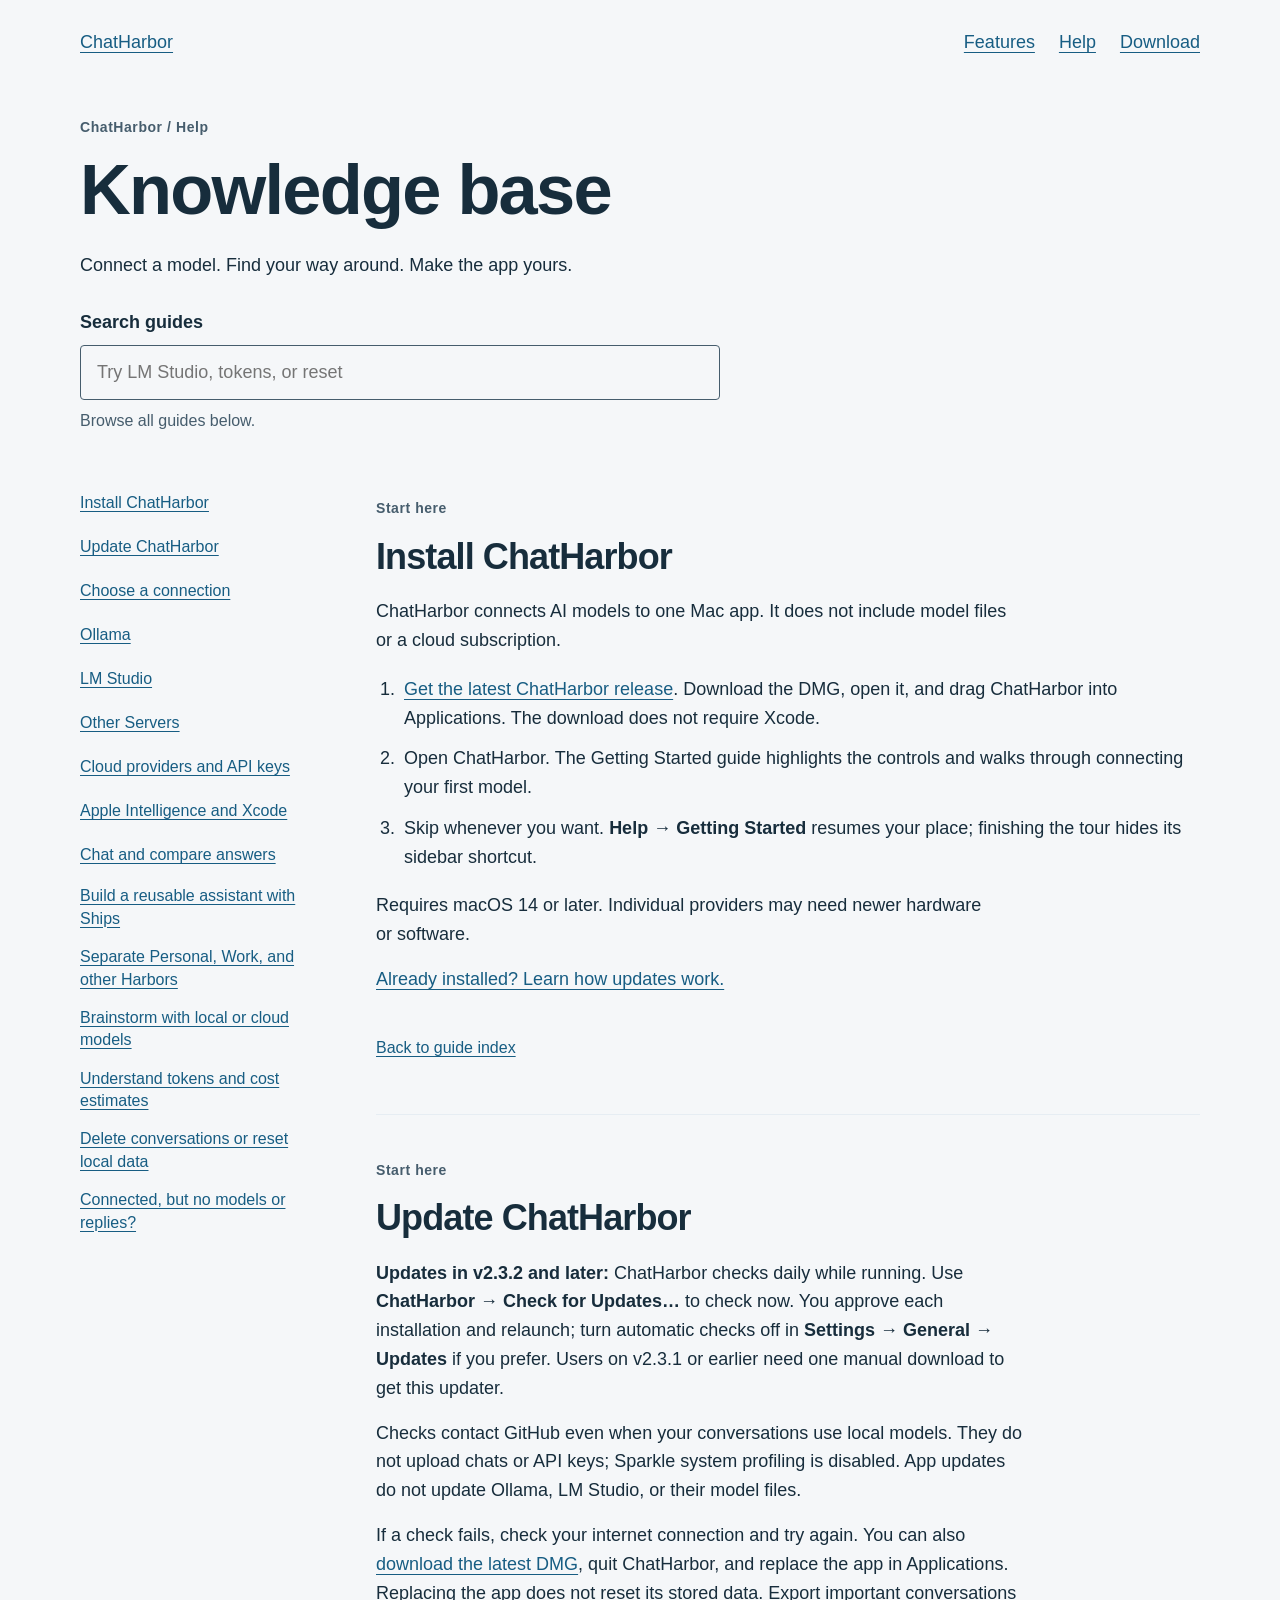
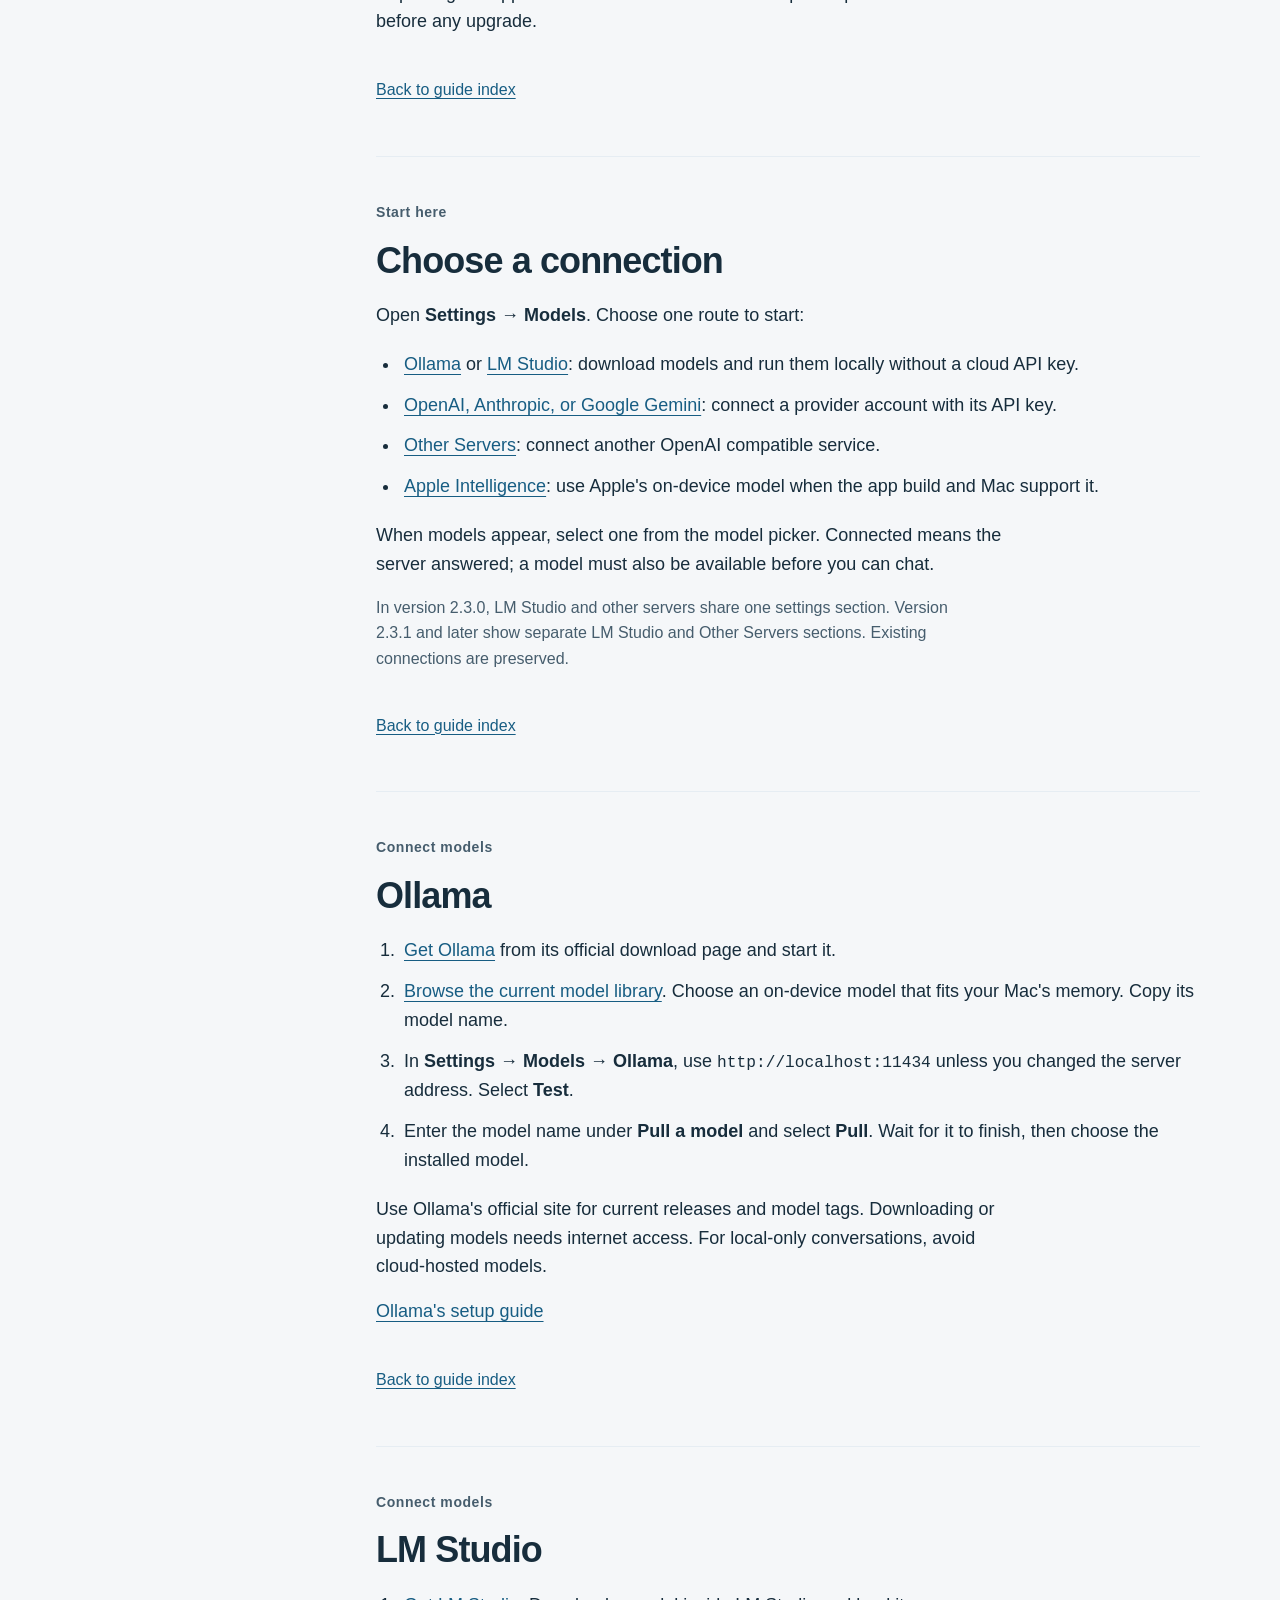
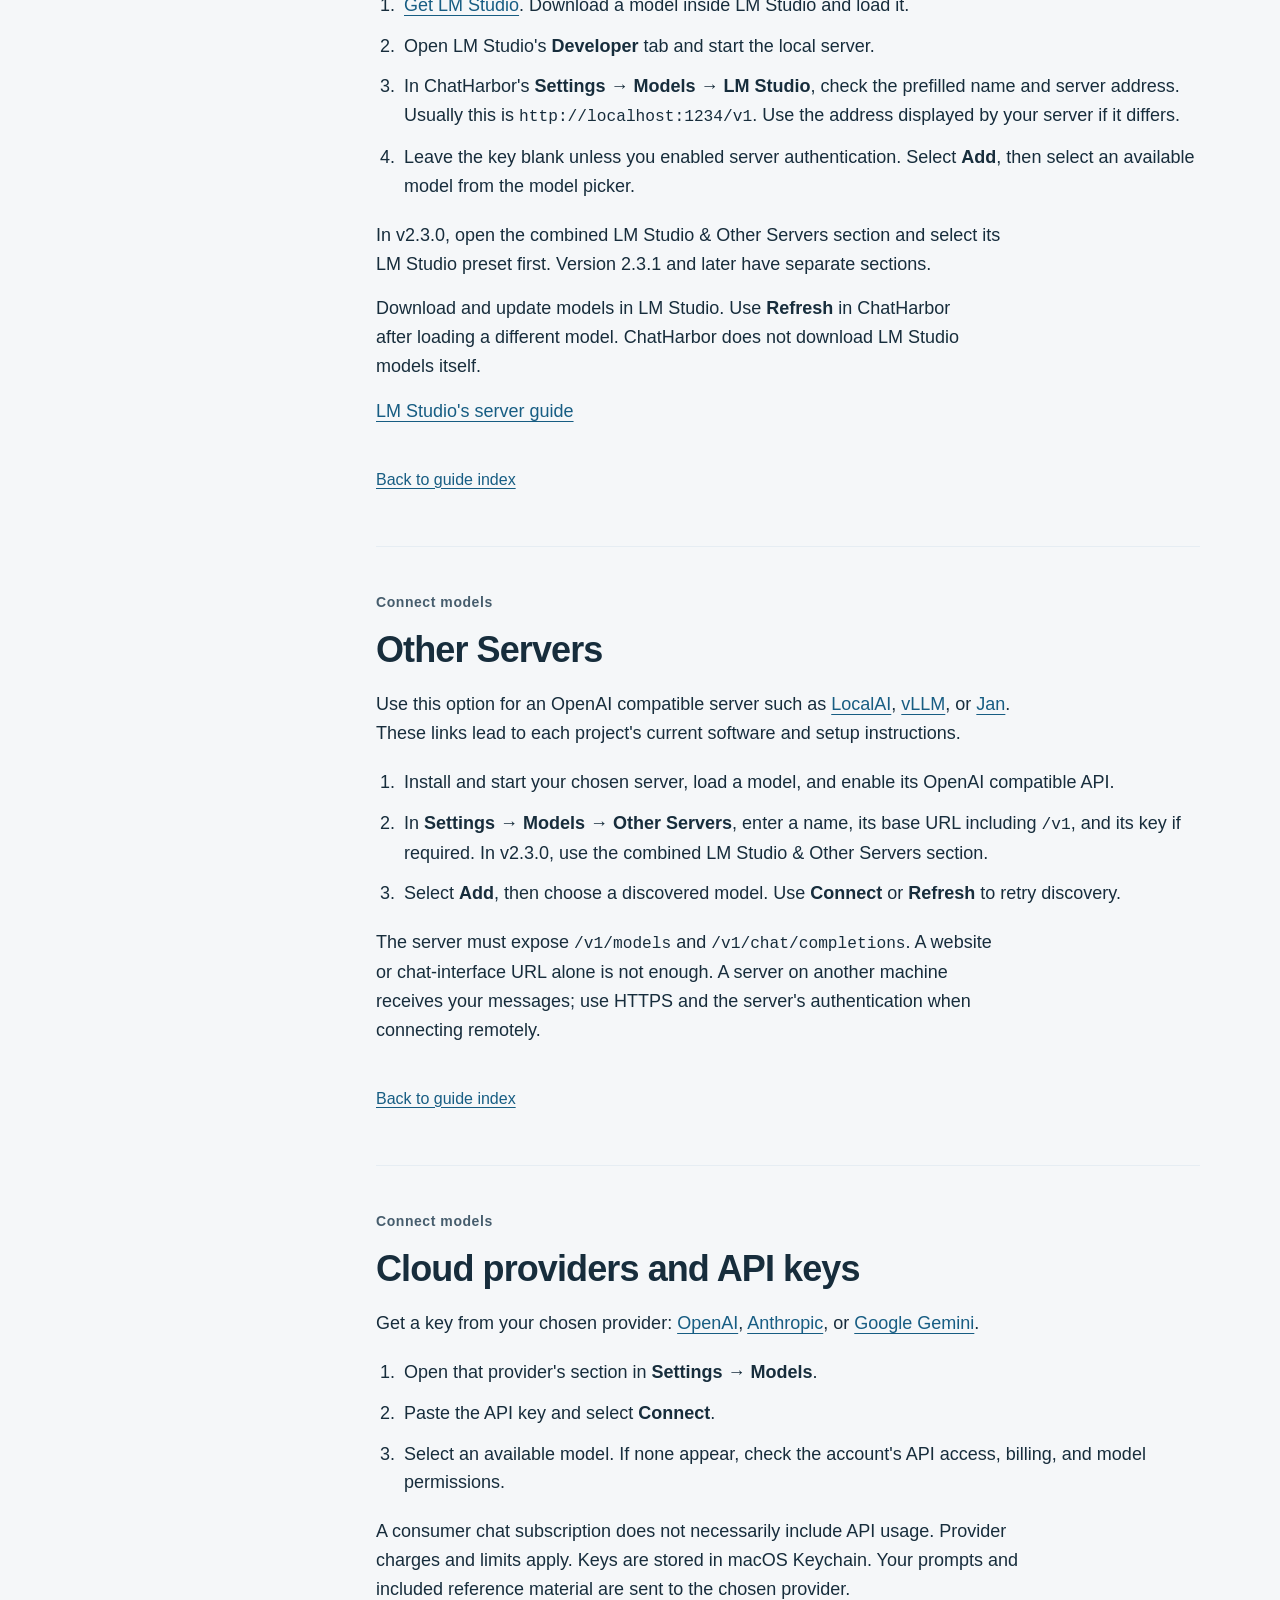
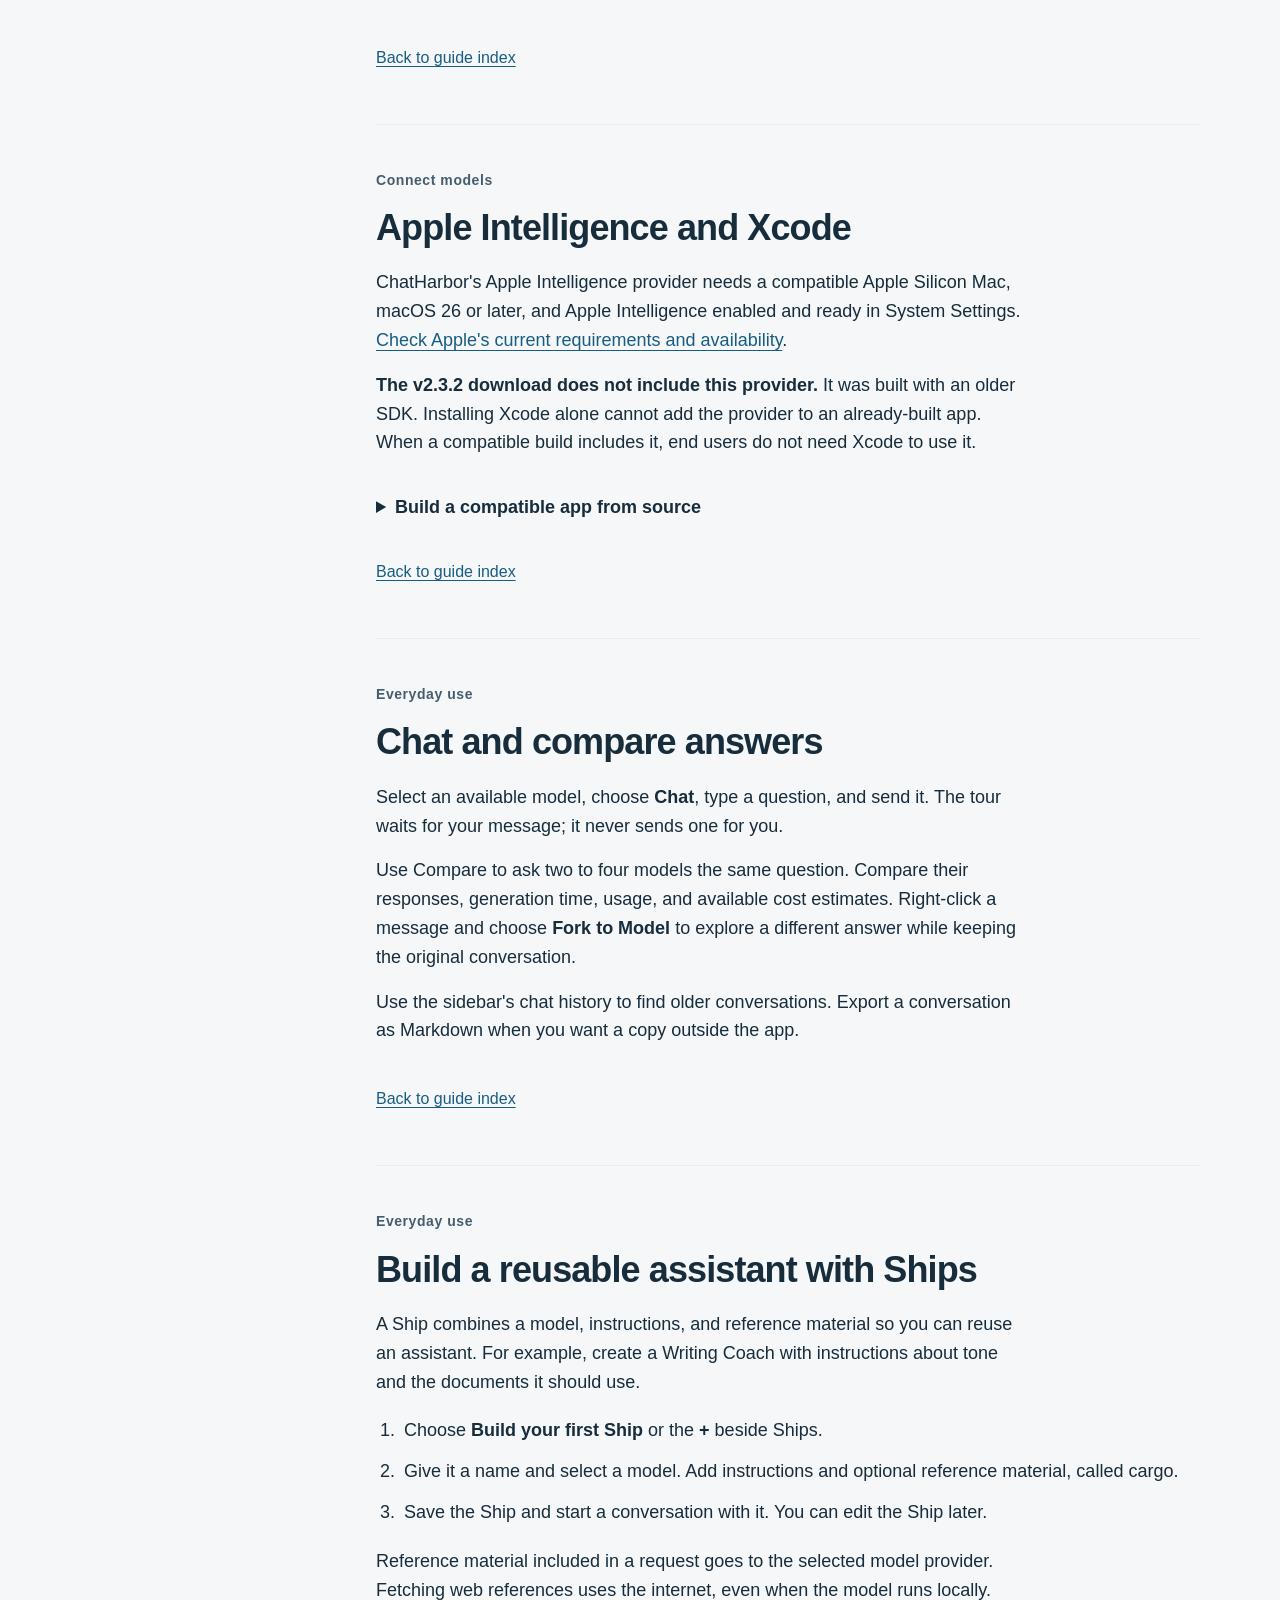
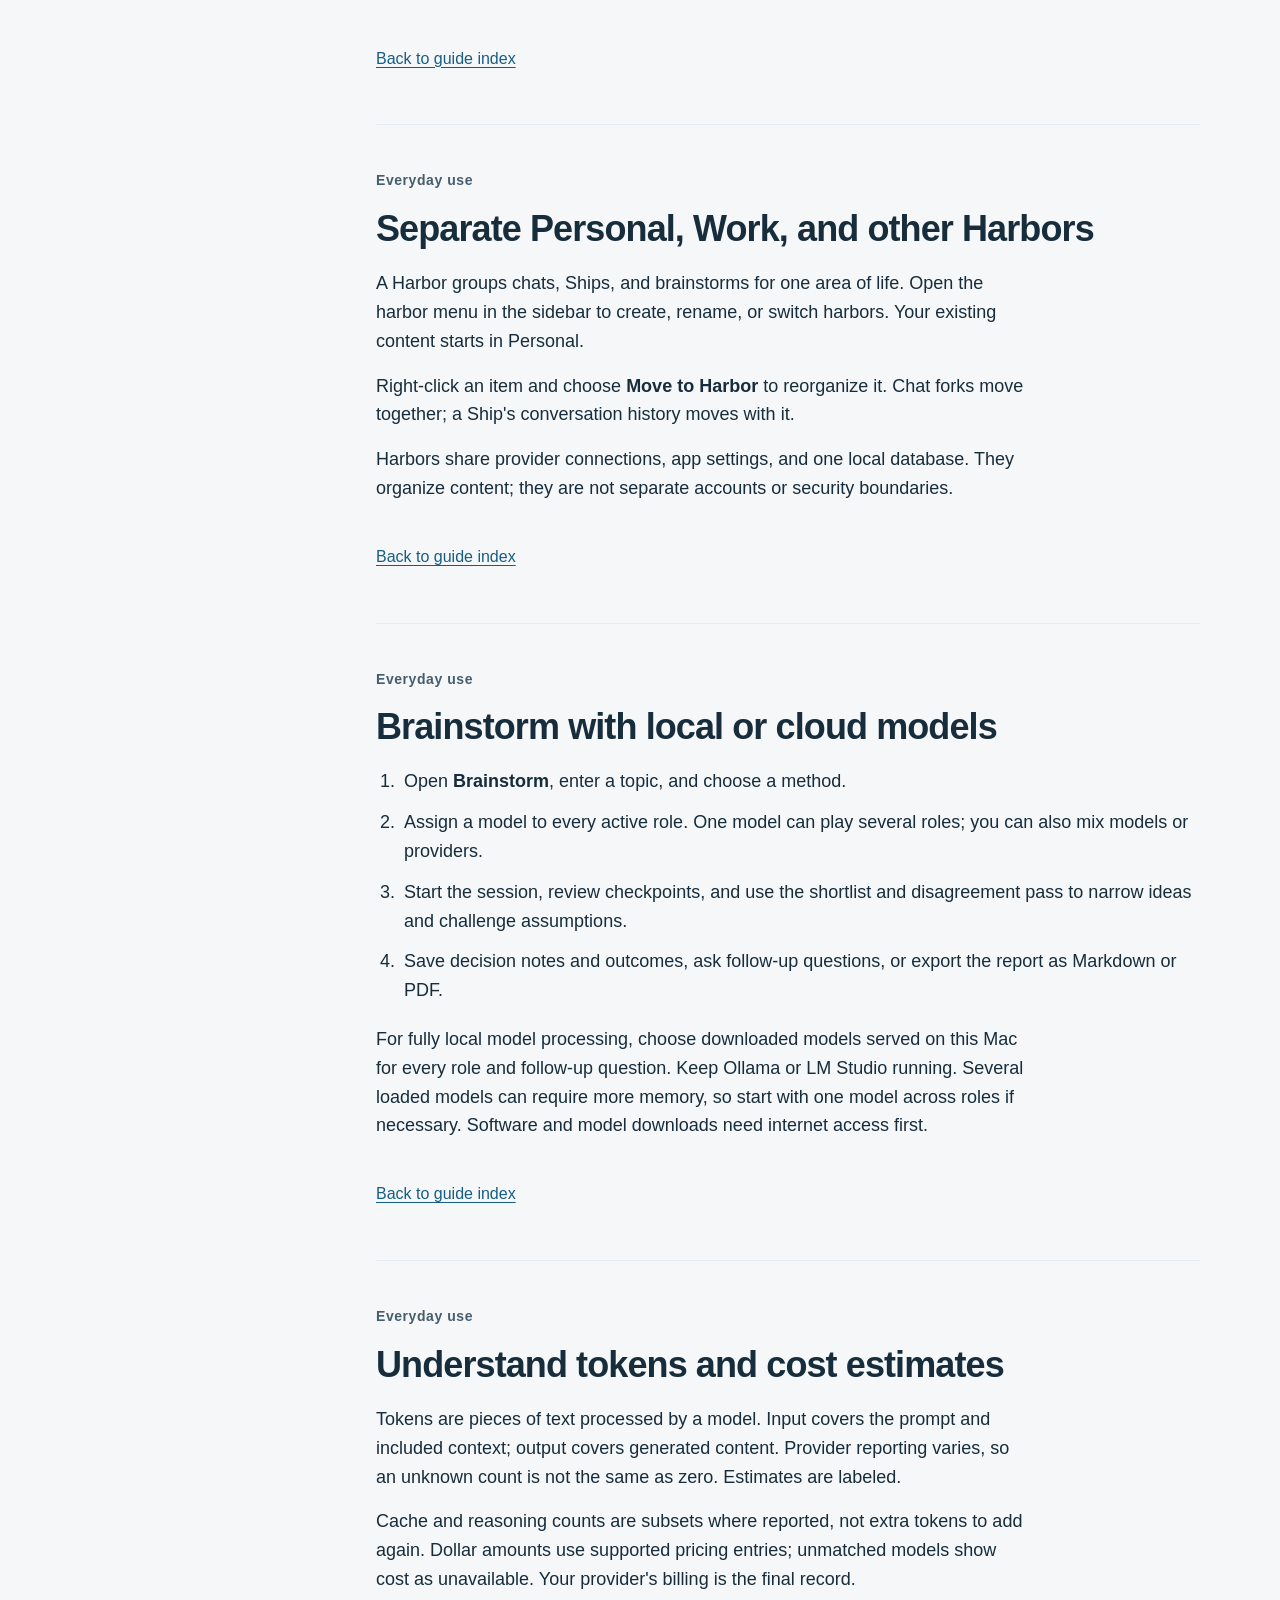
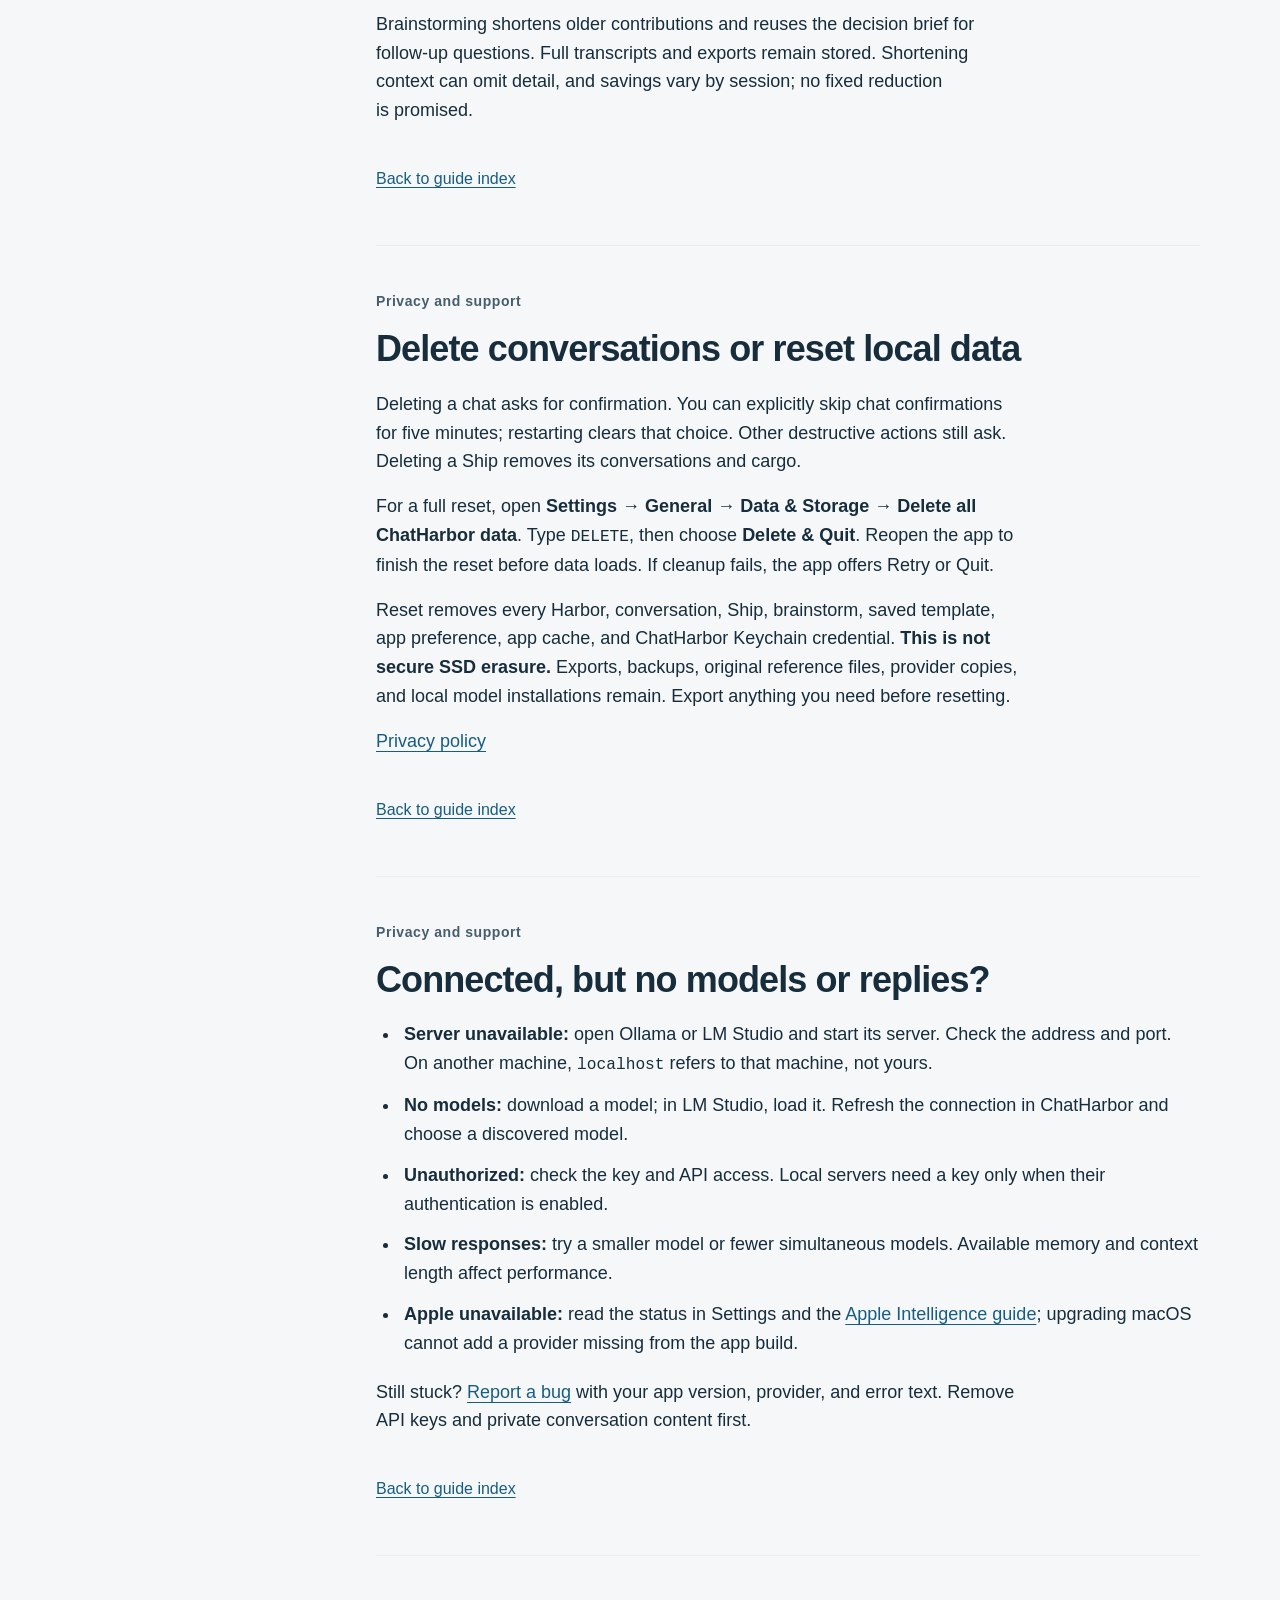
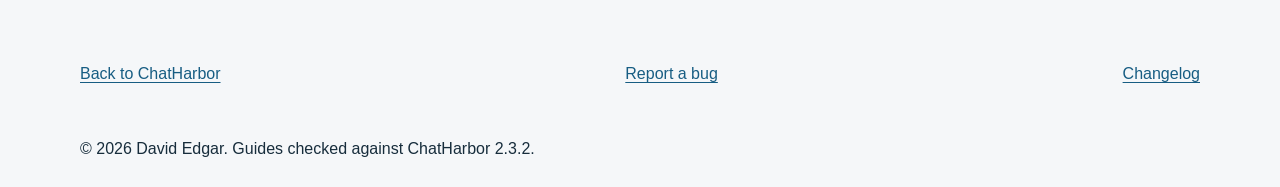
==== commit 3b57eb37: "Align app descriptions and documentation with released features" ====
--- a/docs/help/index.html
+++ b/docs/help/index.html
@@ -1,7 +1,8 @@
 <!doctype html>
 <html lang="en"><head><meta charset="utf-8"><meta name="viewport" content="width=device-width, initial-scale=1"><title>Knowledge Base — ChatHarbor</title><meta name="description" content="Set up ChatHarbor, connect local or cloud models, and learn Ships, Harbors, brainstorming, usage, and data controls."><link rel="canonical" href="https://chatharbor.app/help/"><link rel="icon" href="../favicon.png"><link rel="stylesheet" href="../site.css"><link rel="stylesheet" href="help.css"><script src="help.js" defer></script></head>
 <body id="top"><a class="skip-link" href="#guides">Skip to guides</a><header class="container"><nav aria-label="Main navigation"><a href="../">ChatHarbor</a><div><a href="../#features">Features</a><a href="./" aria-current="page">Help</a><a href="https://github.com/d-edgar/ChatHarbor/releases/latest">Download</a></div></nav><div class="intro"><p class="category">ChatHarbor / Help</p><h1>Knowledge base</h1><p>Connect a model. Find your way around. Make the app yours.</p><label for="guide-search">Search guides</label><input id="guide-search" type="search" placeholder="Try LM Studio, tokens, or reset" aria-describedby="search-status"><p id="search-status" role="status">Browse all guides below.</p><noscript><p>Search needs JavaScript. All guides and links work without it; you can also use your browser's Find command.</p></noscript></div></header>
-<div class="container help-layout"><aside><nav aria-label="Guide index"><a href="#overview">Install ChatHarbor</a><a href="#connect">Choose a connection</a><a href="#ollama">Ollama</a><a href="#lmstudio">LM Studio</a><a href="#servers">Other Servers</a><a href="#cloud">Cloud providers and API keys</a><a href="#apple">Apple Intelligence and Xcode</a><a href="#chat">Chat and compare answers</a><a href="#ships">Build a reusable assistant with Ships</a><a href="#harbors">Separate Personal, Work, and other Harbors</a><a href="#brainstorm">Brainstorm with local or cloud models</a><a href="#usage">Understand tokens and cost estimates</a><a href="#data">Delete conversations or reset local data</a><a href="#troubleshooting">Connected, but no models or replies?</a></nav></aside><main id="guides"><p id="no-results" hidden>No matching guides. Try a provider name or a shorter search.</p><article id="overview" data-guide><p class="category">Start here</p><h2>Install ChatHarbor</h2><p>ChatHarbor connects AI models to one Mac app. It does not include model files or a cloud subscription.</p><ol><li><a href="https://github.com/d-edgar/ChatHarbor/releases/latest">Get the latest ChatHarbor release</a>. Download the DMG, open it, and drag ChatHarbor into Applications. The download does not require Xcode.</li><li>Open ChatHarbor. The Getting Started guide highlights the controls and walks through connecting your first model.</li><li>Skip whenever you want. <strong>Help → Getting Started</strong> resumes your place; finishing the tour hides its sidebar shortcut.</li></ol><p>Requires macOS 14 or later. Individual providers may need newer hardware or software.</p><p><strong>Updates in v2.3.2 and later:</strong> ChatHarbor checks daily while running. Use <strong>ChatHarbor → Check for Updates…</strong> to check now. You approve each installation and relaunch; turn automatic checks off in <strong>Settings → General → Updates</strong> if you prefer. Users on v2.3.1 or earlier need one manual download to get this updater.</p><a class="back" href="#top">Back to guide index</a></article>
+<div class="container help-layout"><aside><nav aria-label="Guide index"><a href="#overview">Install ChatHarbor</a><a href="#updates">Update ChatHarbor</a><a href="#connect">Choose a connection</a><a href="#ollama">Ollama</a><a href="#lmstudio">LM Studio</a><a href="#servers">Other Servers</a><a href="#cloud">Cloud providers and API keys</a><a href="#apple">Apple Intelligence and Xcode</a><a href="#chat">Chat and compare answers</a><a href="#ships">Build a reusable assistant with Ships</a><a href="#harbors">Separate Personal, Work, and other Harbors</a><a href="#brainstorm">Brainstorm with local or cloud models</a><a href="#usage">Understand tokens and cost estimates</a><a href="#data">Delete conversations or reset local data</a><a href="#troubleshooting">Connected, but no models or replies?</a></nav></aside><main id="guides"><p id="no-results" hidden>No matching guides. Try a provider name or a shorter search.</p><article id="overview" data-guide><p class="category">Start here</p><h2>Install ChatHarbor</h2><p>ChatHarbor connects AI models to one Mac app. It does not include model files or a cloud subscription.</p><ol><li><a href="https://github.com/d-edgar/ChatHarbor/releases/latest">Get the latest ChatHarbor release</a>. Download the DMG, open it, and drag ChatHarbor into Applications. The download does not require Xcode.</li><li>Open ChatHarbor. The Getting Started guide highlights the controls and walks through connecting your first model.</li><li>Skip whenever you want. <strong>Help → Getting Started</strong> resumes your place; finishing the tour hides its sidebar shortcut.</li></ol><p>Requires macOS 14 or later. Individual providers may need newer hardware or software.</p><p><a href="#updates">Already installed? Learn how updates work.</a></p><a class="back" href="#top">Back to guide index</a></article>
+<article id="updates" data-guide><p class="category">Start here</p><h2>Update ChatHarbor</h2><p><strong>Updates in v2.3.2 and later:</strong> ChatHarbor checks daily while running. Use <strong>ChatHarbor → Check for Updates…</strong> to check now. You approve each installation and relaunch; turn automatic checks off in <strong>Settings → General → Updates</strong> if you prefer. Users on v2.3.1 or earlier need one manual download to get this updater.</p><p>Checks contact GitHub even when your conversations use local models. They do not upload chats or API keys; Sparkle system profiling is disabled. App updates do not update Ollama, LM Studio, or their model files.</p><p>If a check fails, check your internet connection and try again. You can also <a href="https://github.com/d-edgar/ChatHarbor/releases/latest">download the latest DMG</a>, quit ChatHarbor, and replace the app in Applications. Replacing the app does not reset its stored data. Export important conversations before any upgrade.</p><a class="back" href="#top">Back to guide index</a></article>
 <article id="connect" data-guide><p class="category">Start here</p><h2>Choose a connection</h2><p>Open <strong>Settings → Models</strong>. Choose one route to start:</p><ul><li><a href="#ollama">Ollama</a> or <a href="#lmstudio">LM Studio</a>: download models and run them locally without a cloud API key.</li><li><a href="#cloud">OpenAI, Anthropic, or Google Gemini</a>: connect a provider account with its API key.</li><li><a href="#servers">Other Servers</a>: connect another OpenAI compatible service.</li><li><a href="#apple">Apple Intelligence</a>: use Apple's on-device model when the app build and Mac support it.</li></ul><p>When models appear, select one from the model picker. Connected means the server answered; a model must also be available before you can chat.</p><p class="note">In version 2.3.0, LM Studio and other servers share one settings section. Version 2.3.1 and later show separate LM Studio and Other Servers sections. Existing connections are preserved.</p><a class="back" href="#top">Back to guide index</a></article>
 <article id="ollama" data-guide><p class="category">Connect models</p><h2>Ollama</h2><ol><li><a href="https://ollama.com/download">Get Ollama</a> from its official download page and start it.</li><li><a href="https://ollama.com/library">Browse the current model library</a>. Choose an on-device model that fits your Mac's memory. Copy its model name.</li><li>In <strong>Settings → Models → Ollama</strong>, use <code>http://localhost:11434</code> unless you changed the server address. Select <strong>Test</strong>.</li><li>Enter the model name under <strong>Pull a model</strong> and select <strong>Pull</strong>. Wait for it to finish, then choose the installed model.</li></ol><p>Use Ollama's official site for current releases and model tags. Downloading or updating models needs internet access. For local-only conversations, avoid cloud-hosted models.</p><p><a href="https://docs.ollama.com/quickstart">Ollama's setup guide</a></p><a class="back" href="#top">Back to guide index</a></article>
 <article id="lmstudio" data-guide><p class="category">Connect models</p><h2>LM Studio</h2><ol><li><a href="https://lmstudio.ai/download">Get LM Studio</a>. Download a model inside LM Studio and load it.</li><li>Open LM Studio's <strong>Developer</strong> tab and start the local server.</li><li>In ChatHarbor's <strong>Settings → Models → LM Studio</strong>, check the prefilled name and server address. Usually this is <code>http://localhost:1234/v1</code>. Use the address displayed by your server if it differs.</li><li>Leave the key blank unless you enabled server authentication. Select <strong>Add</strong>, then select an available model from the model picker.</li></ol><p>In v2.3.0, open the combined LM Studio &amp; Other Servers section and select its LM Studio preset first. Version 2.3.1 and later have separate sections.</p><p>Download and update models in LM Studio. Use <strong>Refresh</strong> in ChatHarbor after loading a different model. ChatHarbor does not download LM Studio models itself.</p><p><a href="https://lmstudio.ai/docs/developer/core/server">LM Studio's server guide</a></p><a class="back" href="#top">Back to guide index</a></article>
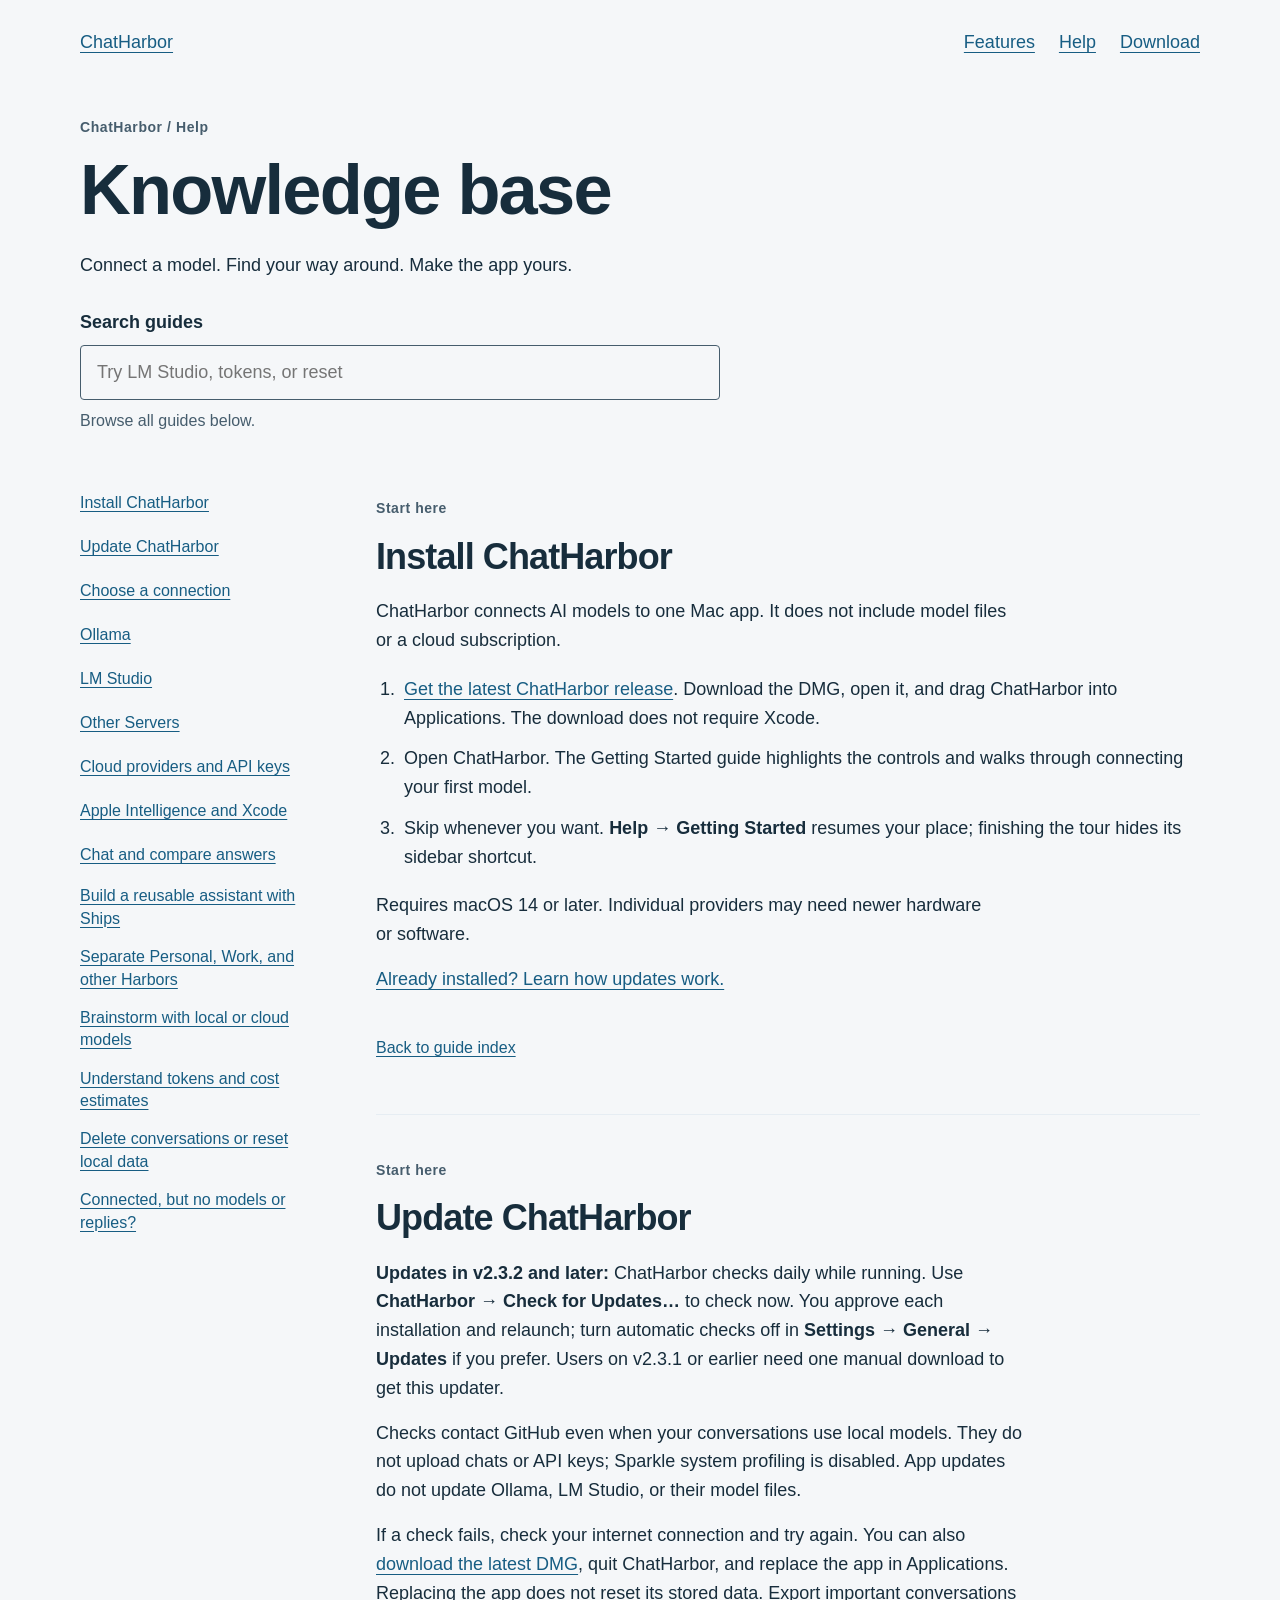
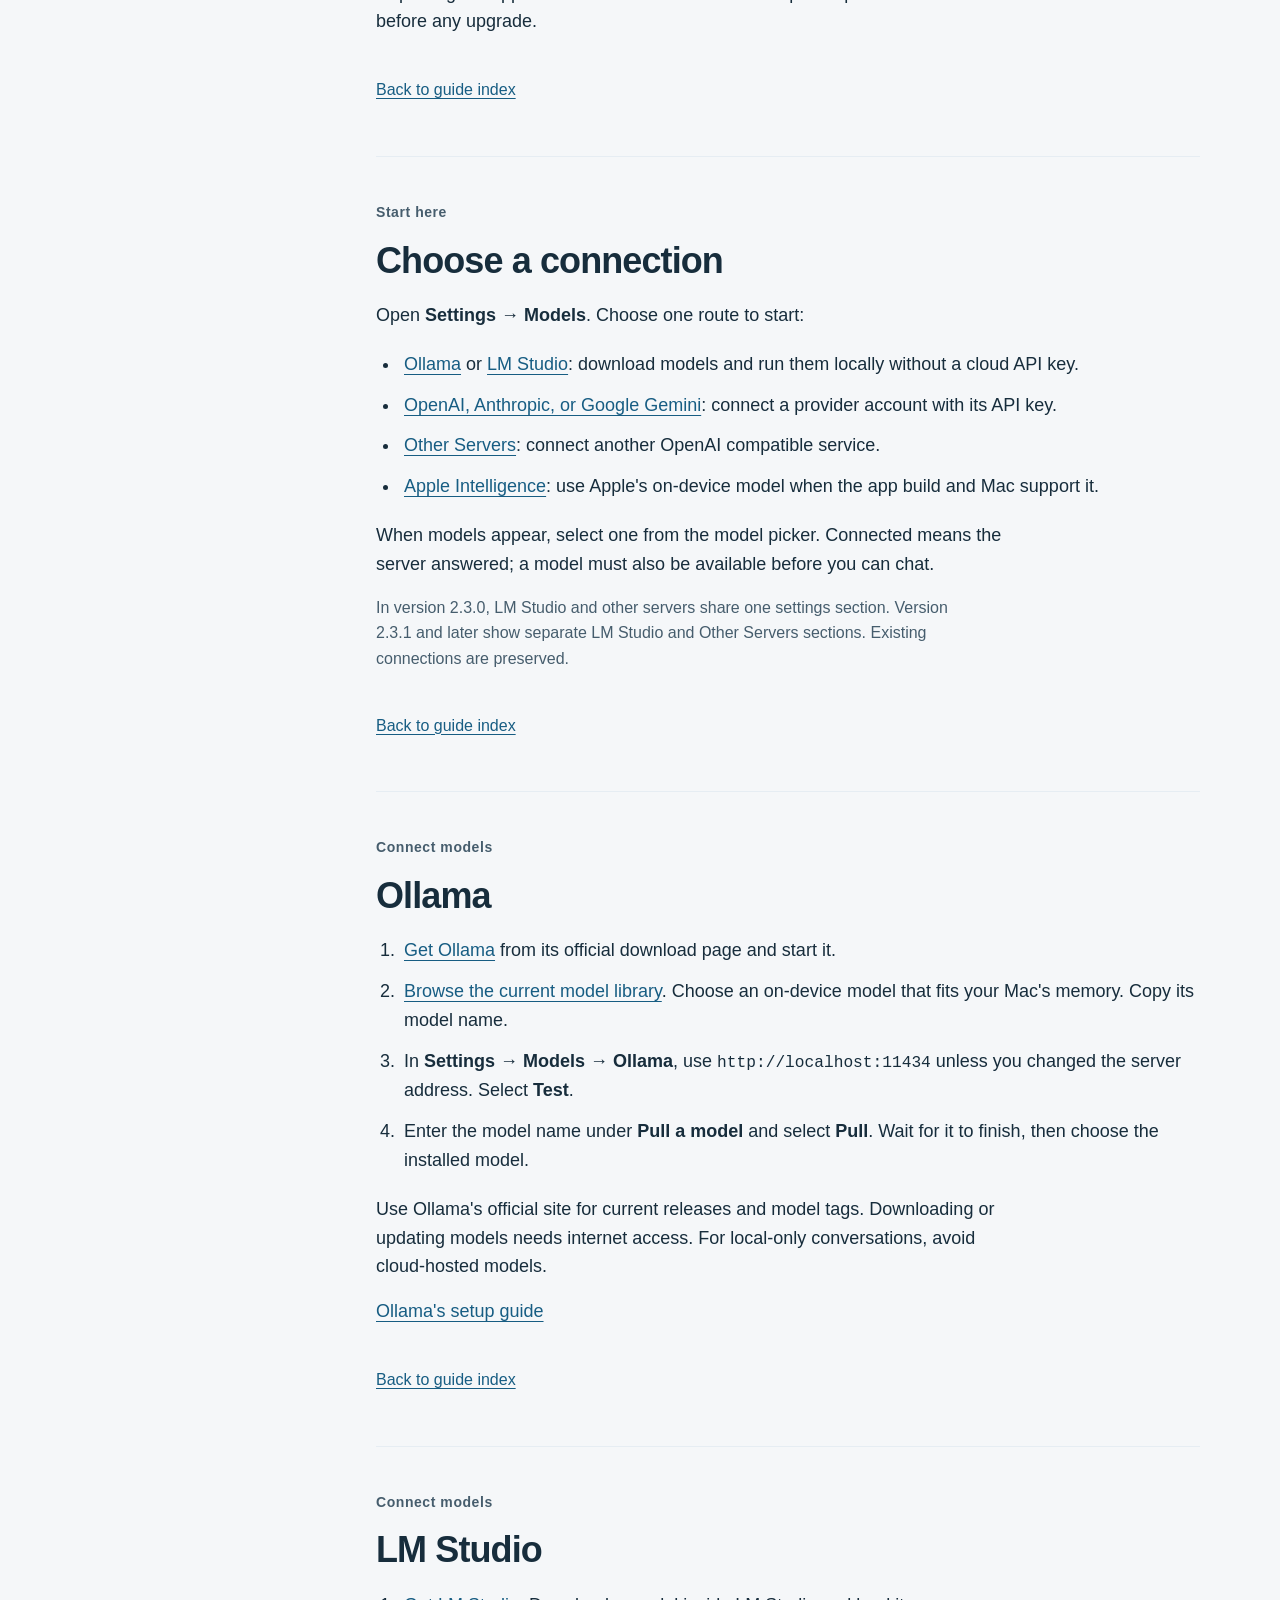
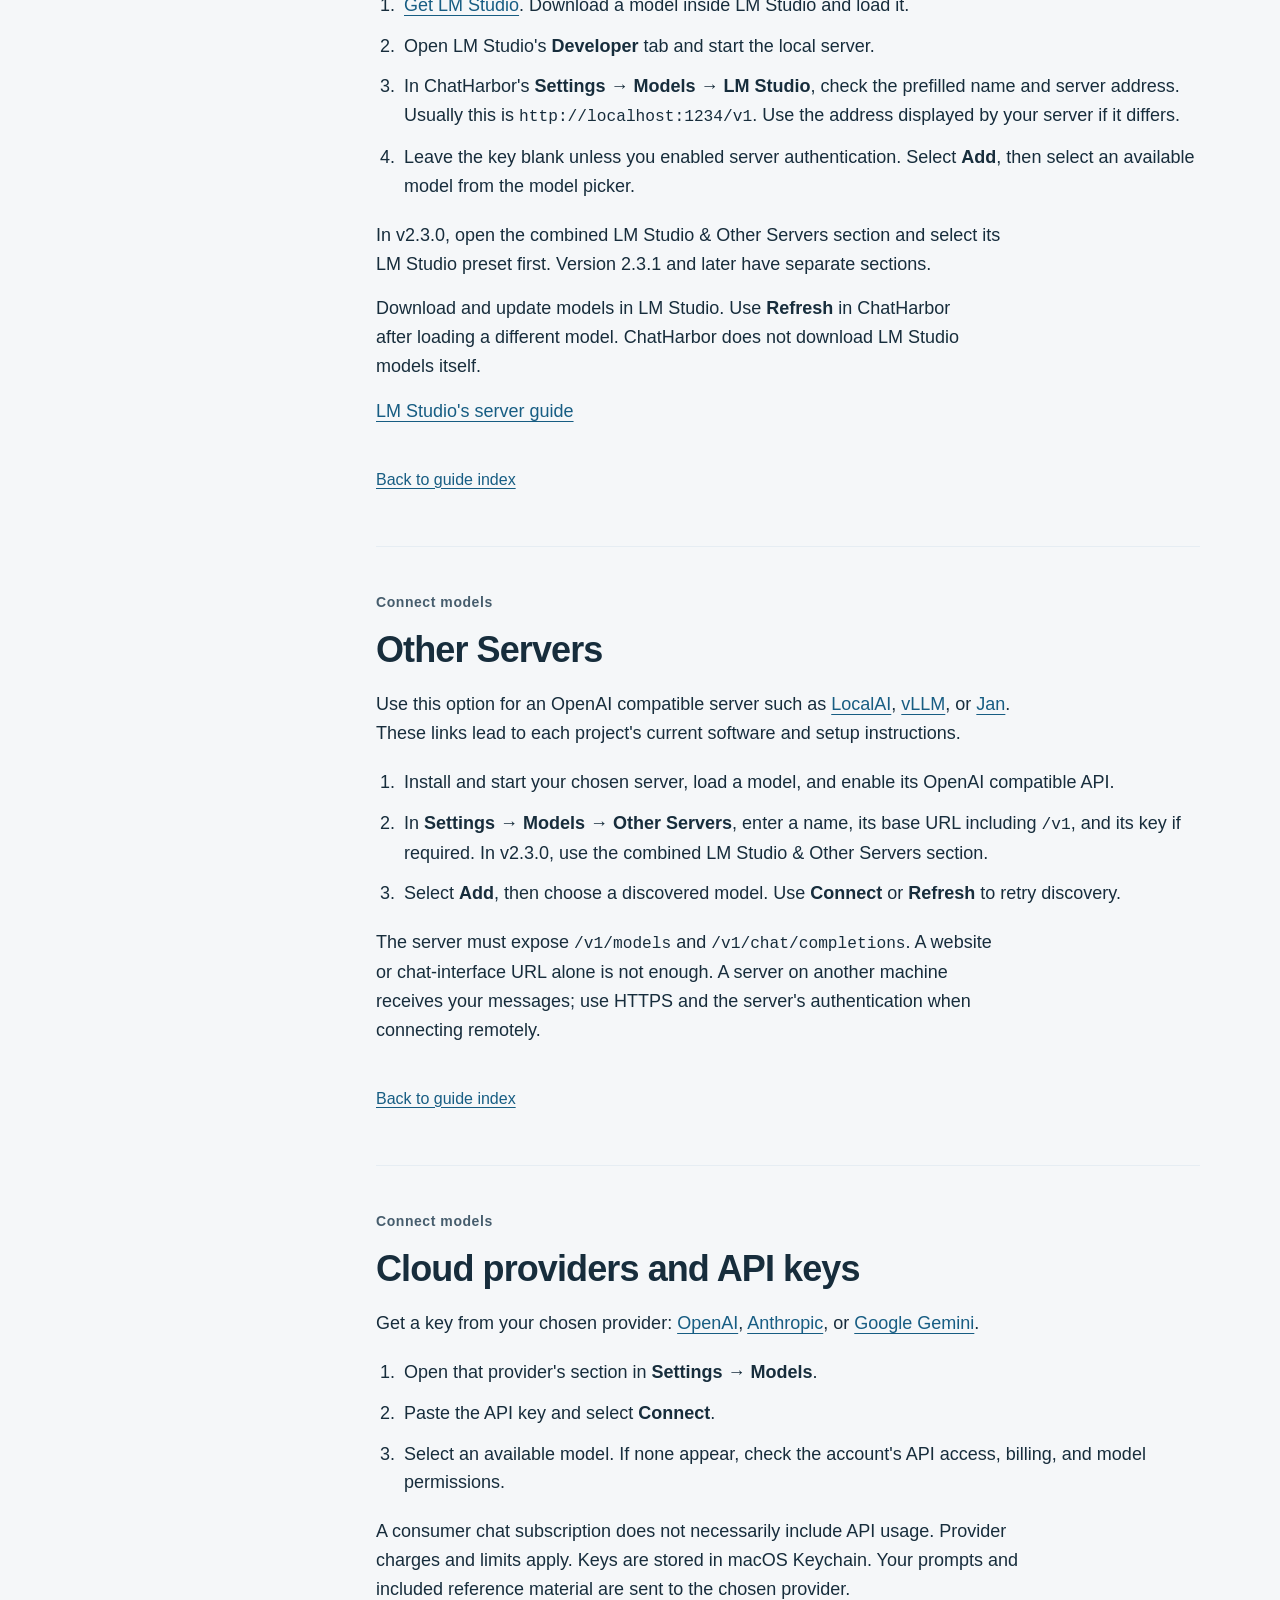
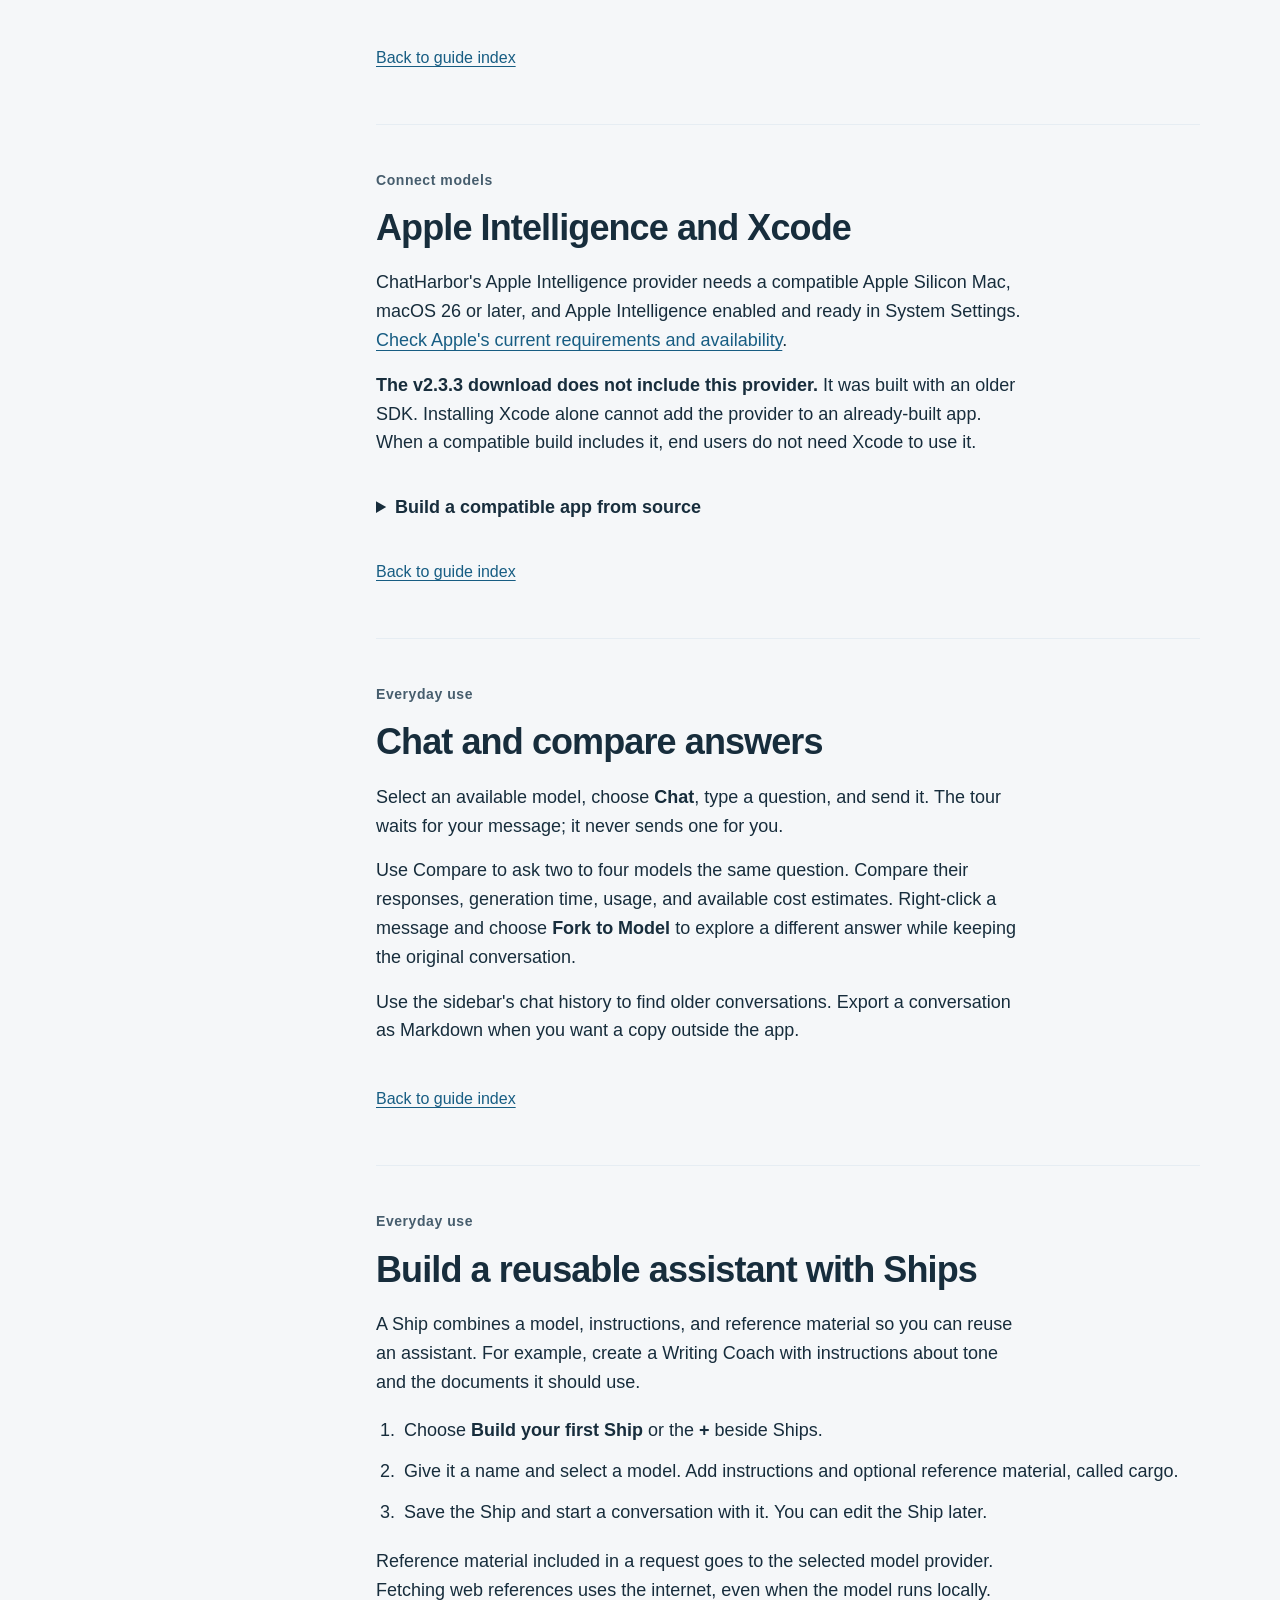
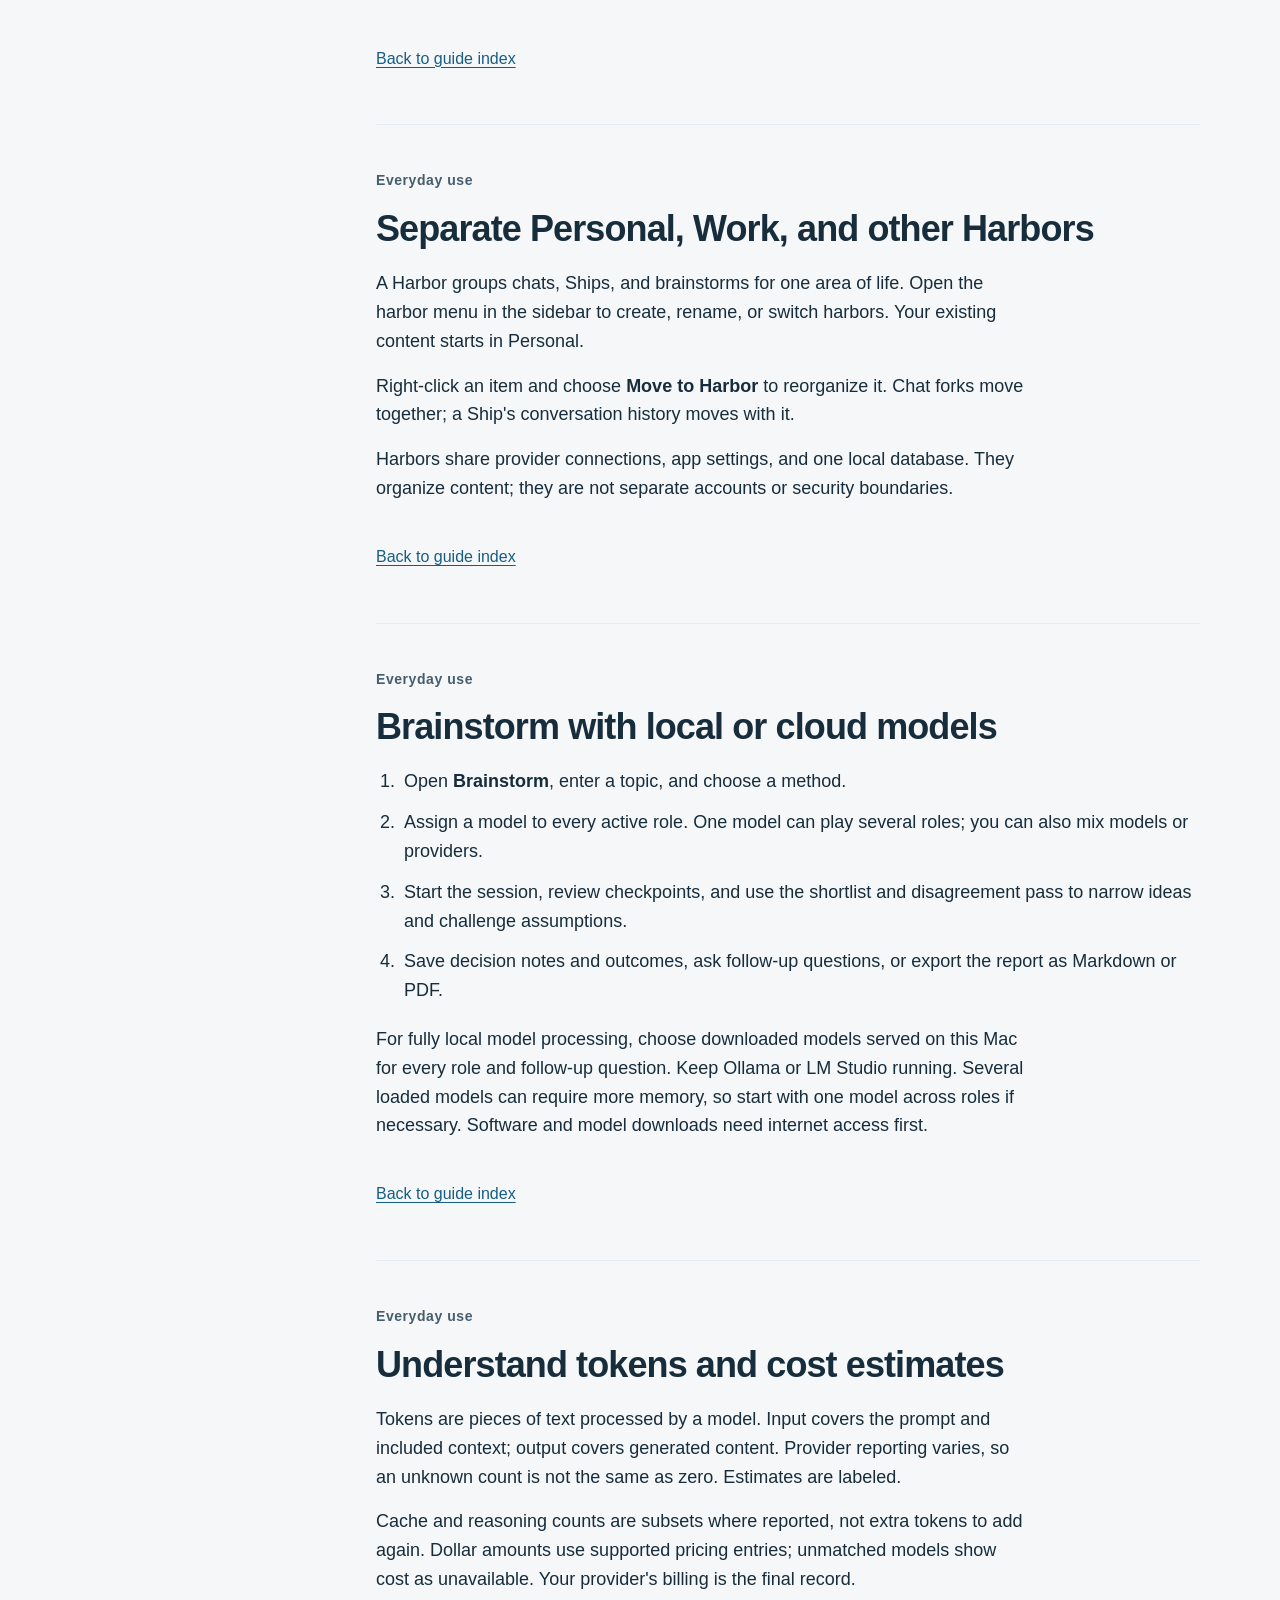
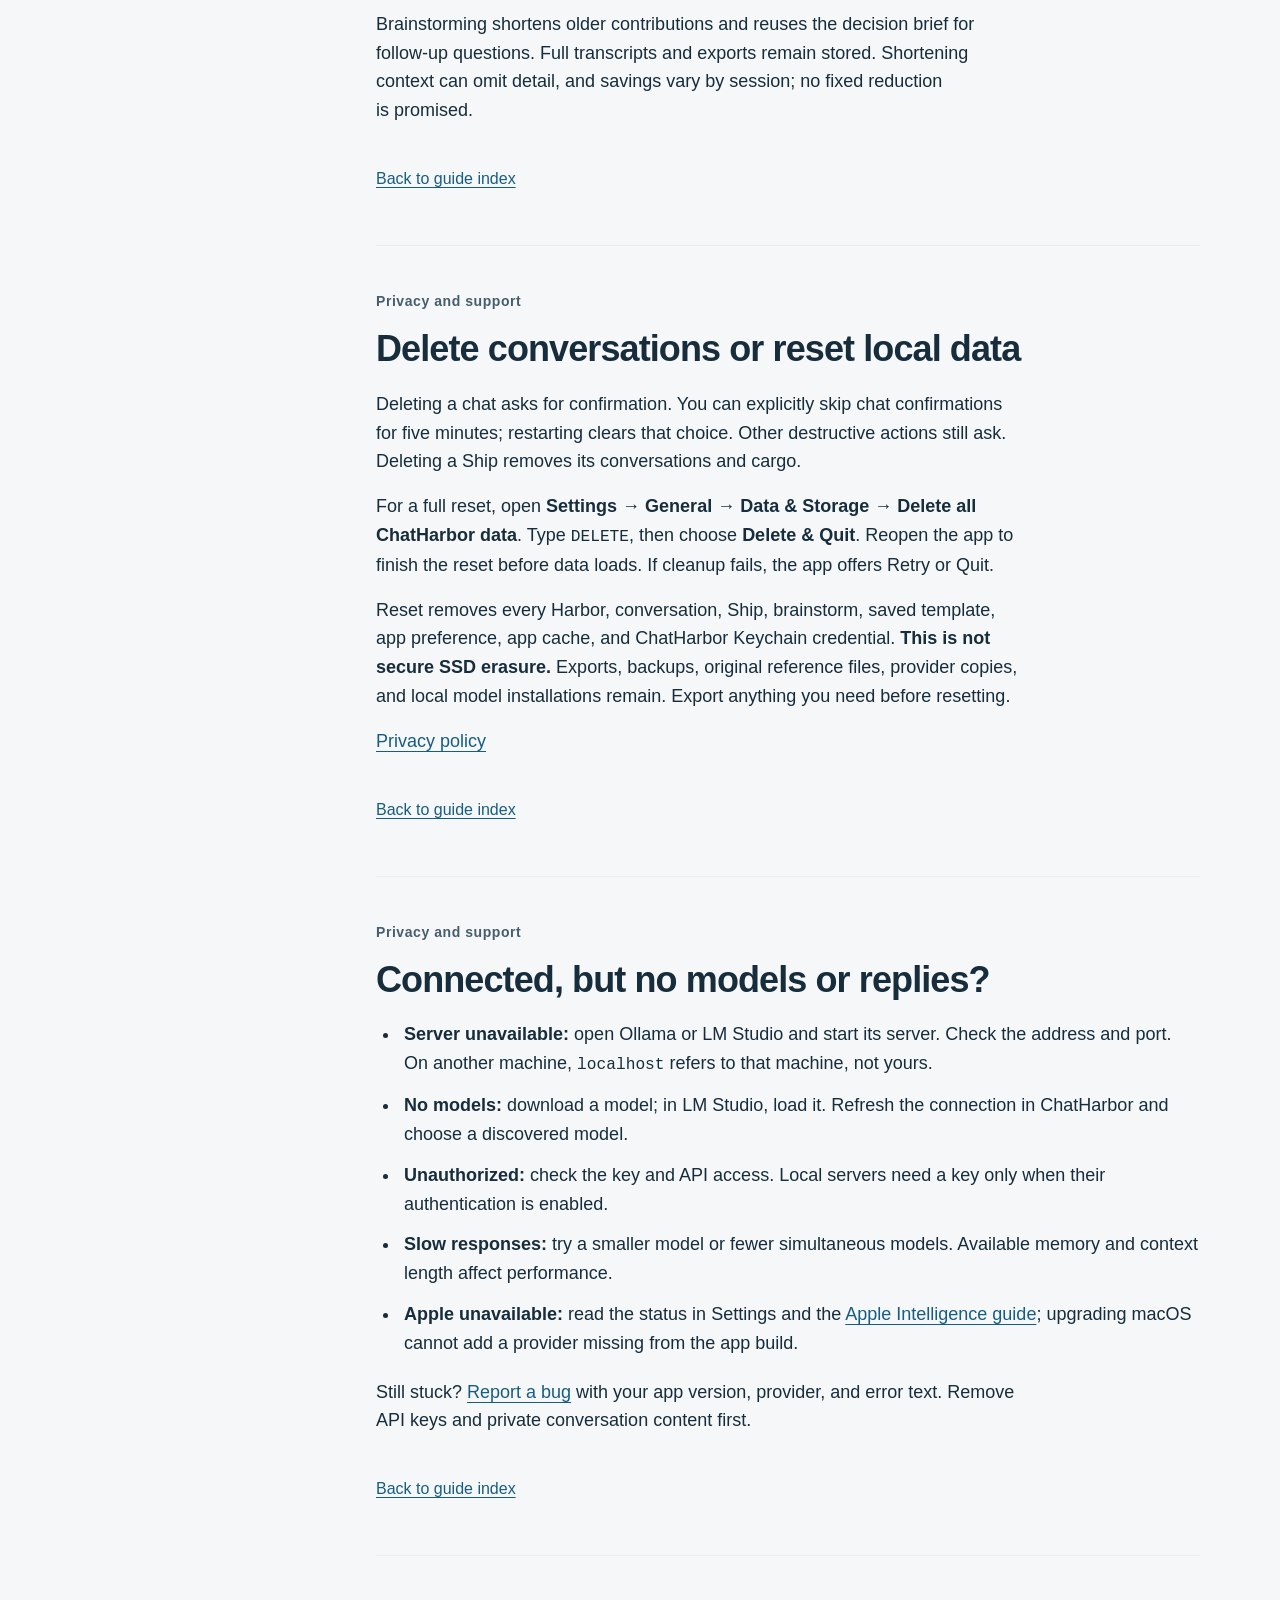
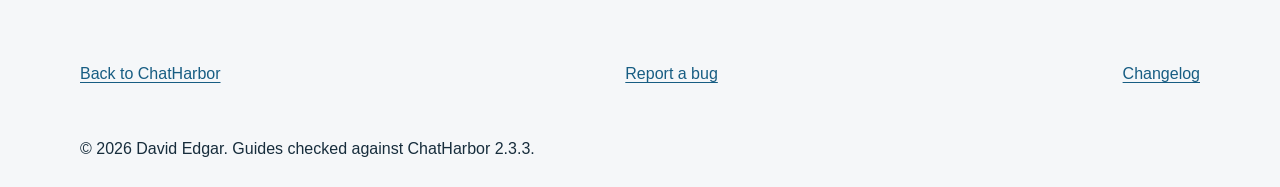
==== commit 834fbee4: "Document v2.3.3 release and verified Sparkle update offer" ====
--- a/docs/help/index.html
+++ b/docs/help/index.html
@@ -8,11 +8,11 @@
 <article id="lmstudio" data-guide><p class="category">Connect models</p><h2>LM Studio</h2><ol><li><a href="https://lmstudio.ai/download">Get LM Studio</a>. Download a model inside LM Studio and load it.</li><li>Open LM Studio's <strong>Developer</strong> tab and start the local server.</li><li>In ChatHarbor's <strong>Settings → Models → LM Studio</strong>, check the prefilled name and server address. Usually this is <code>http://localhost:1234/v1</code>. Use the address displayed by your server if it differs.</li><li>Leave the key blank unless you enabled server authentication. Select <strong>Add</strong>, then select an available model from the model picker.</li></ol><p>In v2.3.0, open the combined LM Studio &amp; Other Servers section and select its LM Studio preset first. Version 2.3.1 and later have separate sections.</p><p>Download and update models in LM Studio. Use <strong>Refresh</strong> in ChatHarbor after loading a different model. ChatHarbor does not download LM Studio models itself.</p><p><a href="https://lmstudio.ai/docs/developer/core/server">LM Studio's server guide</a></p><a class="back" href="#top">Back to guide index</a></article>
 <article id="servers" data-guide><p class="category">Connect models</p><h2>Other Servers</h2><p>Use this option for an OpenAI compatible server such as <a href="https://localai.io/">LocalAI</a>, <a href="https://docs.vllm.ai/">vLLM</a>, or <a href="https://www.jan.ai/">Jan</a>. These links lead to each project's current software and setup instructions.</p><ol><li>Install and start your chosen server, load a model, and enable its OpenAI compatible API.</li><li>In <strong>Settings → Models → Other Servers</strong>, enter a name, its base URL including <code>/v1</code>, and its key if required. In v2.3.0, use the combined LM Studio &amp; Other Servers section.</li><li>Select <strong>Add</strong>, then choose a discovered model. Use <strong>Connect</strong> or <strong>Refresh</strong> to retry discovery.</li></ol><p>The server must expose <code>/v1/models</code> and <code>/v1/chat/completions</code>. A website or chat-interface URL alone is not enough. A server on another machine receives your messages; use HTTPS and the server's authentication when connecting remotely.</p><a class="back" href="#top">Back to guide index</a></article>
 <article id="cloud" data-guide><p class="category">Connect models</p><h2>Cloud providers and API keys</h2><p>Get a key from your chosen provider: <a href="https://platform.openai.com/api-keys">OpenAI</a>, <a href="https://platform.claude.com/settings/keys">Anthropic</a>, or <a href="https://aistudio.google.com/apikey">Google Gemini</a>.</p><ol><li>Open that provider's section in <strong>Settings → Models</strong>.</li><li>Paste the API key and select <strong>Connect</strong>.</li><li>Select an available model. If none appear, check the account's API access, billing, and model permissions.</li></ol><p>A consumer chat subscription does not necessarily include API usage. Provider charges and limits apply. Keys are stored in macOS Keychain. Your prompts and included reference material are sent to the chosen provider.</p><a class="back" href="#top">Back to guide index</a></article>
-<article id="apple" data-guide><p class="category">Connect models</p><h2>Apple Intelligence and Xcode</h2><p>ChatHarbor's Apple Intelligence provider needs a compatible Apple Silicon Mac, macOS 26 or later, and Apple Intelligence enabled and ready in System Settings. <a href="https://support.apple.com/en-us/121115">Check Apple's current requirements and availability</a>.</p><p><strong>The v2.3.2 download does not include this provider.</strong> It was built with an older SDK. Installing Xcode alone cannot add the provider to an already-built app. When a compatible build includes it, end users do not need Xcode to use it.</p><details><summary>Build a compatible app from source</summary><ol><li><a href="https://apps.apple.com/us/app/xcode/id497799835">Get Xcode from the Mac App Store</a>. Use Xcode 26 or later, compatible with your installed macOS.</li><li><a href="https://github.com/d-edgar/ChatHarbor">Get the ChatHarbor source</a> and open <code>ChatHarbor.xcodeproj</code> in Xcode.</li><li>Select the ChatHarbor scheme and My Mac. Configure your development signing team if prompted, then build and run.</li><li>Enable Apple Intelligence in macOS System Settings and let its model download. In the new ChatHarbor build, open <strong>Settings → Models → Apple Intelligence</strong> and enable it.</li></ol><p>For further build details, see the <a href="https://github.com/d-edgar/ChatHarbor#build-from-source">repository README</a>. If you prefer the published download, use Ollama or LM Studio for local models.</p></details><a class="back" href="#top">Back to guide index</a></article>
+<article id="apple" data-guide><p class="category">Connect models</p><h2>Apple Intelligence and Xcode</h2><p>ChatHarbor's Apple Intelligence provider needs a compatible Apple Silicon Mac, macOS 26 or later, and Apple Intelligence enabled and ready in System Settings. <a href="https://support.apple.com/en-us/121115">Check Apple's current requirements and availability</a>.</p><p><strong>The v2.3.3 download does not include this provider.</strong> It was built with an older SDK. Installing Xcode alone cannot add the provider to an already-built app. When a compatible build includes it, end users do not need Xcode to use it.</p><details><summary>Build a compatible app from source</summary><ol><li><a href="https://apps.apple.com/us/app/xcode/id497799835">Get Xcode from the Mac App Store</a>. Use Xcode 26 or later, compatible with your installed macOS.</li><li><a href="https://github.com/d-edgar/ChatHarbor">Get the ChatHarbor source</a> and open <code>ChatHarbor.xcodeproj</code> in Xcode.</li><li>Select the ChatHarbor scheme and My Mac. Configure your development signing team if prompted, then build and run.</li><li>Enable Apple Intelligence in macOS System Settings and let its model download. In the new ChatHarbor build, open <strong>Settings → Models → Apple Intelligence</strong> and enable it.</li></ol><p>For further build details, see the <a href="https://github.com/d-edgar/ChatHarbor#build-from-source">repository README</a>. If you prefer the published download, use Ollama or LM Studio for local models.</p></details><a class="back" href="#top">Back to guide index</a></article>
 <article id="chat" data-guide><p class="category">Everyday use</p><h2>Chat and compare answers</h2><p>Select an available model, choose <strong>Chat</strong>, type a question, and send it. The tour waits for your message; it never sends one for you.</p><p>Use Compare to ask two to four models the same question. Compare their responses, generation time, usage, and available cost estimates. Right-click a message and choose <strong>Fork to Model</strong> to explore a different answer while keeping the original conversation.</p><p>Use the sidebar's chat history to find older conversations. Export a conversation as Markdown when you want a copy outside the app.</p><a class="back" href="#top">Back to guide index</a></article>
 <article id="ships" data-guide><p class="category">Everyday use</p><h2>Build a reusable assistant with Ships</h2><p>A Ship combines a model, instructions, and reference material so you can reuse an assistant. For example, create a Writing Coach with instructions about tone and the documents it should use.</p><ol><li>Choose <strong>Build your first Ship</strong> or the <strong>+</strong> beside Ships.</li><li>Give it a name and select a model. Add instructions and optional reference material, called cargo.</li><li>Save the Ship and start a conversation with it. You can edit the Ship later.</li></ol><p>Reference material included in a request goes to the selected model provider. Fetching web references uses the internet, even when the model runs locally.</p><a class="back" href="#top">Back to guide index</a></article>
 <article id="harbors" data-guide><p class="category">Everyday use</p><h2>Separate Personal, Work, and other Harbors</h2><p>A Harbor groups chats, Ships, and brainstorms for one area of life. Open the harbor menu in the sidebar to create, rename, or switch harbors. Your existing content starts in Personal.</p><p>Right-click an item and choose <strong>Move to Harbor</strong> to reorganize it. Chat forks move together; a Ship's conversation history moves with it.</p><p>Harbors share provider connections, app settings, and one local database. They organize content; they are not separate accounts or security boundaries.</p><a class="back" href="#top">Back to guide index</a></article>
 <article id="brainstorm" data-guide><p class="category">Everyday use</p><h2>Brainstorm with local or cloud models</h2><ol><li>Open <strong>Brainstorm</strong>, enter a topic, and choose a method.</li><li>Assign a model to every active role. One model can play several roles; you can also mix models or providers.</li><li>Start the session, review checkpoints, and use the shortlist and disagreement pass to narrow ideas and challenge assumptions.</li><li>Save decision notes and outcomes, ask follow-up questions, or export the report as Markdown or PDF.</li></ol><p>For fully local model processing, choose downloaded models served on this Mac for every role and follow-up question. Keep Ollama or LM Studio running. Several loaded models can require more memory, so start with one model across roles if necessary. Software and model downloads need internet access first.</p><a class="back" href="#top">Back to guide index</a></article>
 <article id="usage" data-guide><p class="category">Everyday use</p><h2>Understand tokens and cost estimates</h2><p>Tokens are pieces of text processed by a model. Input covers the prompt and included context; output covers generated content. Provider reporting varies, so an unknown count is not the same as zero. Estimates are labeled.</p><p>Cache and reasoning counts are subsets where reported, not extra tokens to add again. Dollar amounts use supported pricing entries; unmatched models show cost as unavailable. Your provider's billing is the final record.</p><p>Brainstorming shortens older contributions and reuses the decision brief for follow-up questions. Full transcripts and exports remain stored. Shortening context can omit detail, and savings vary by session; no fixed reduction is promised.</p><a class="back" href="#top">Back to guide index</a></article>
 <article id="data" data-guide><p class="category">Privacy and support</p><h2>Delete conversations or reset local data</h2><p>Deleting a chat asks for confirmation. You can explicitly skip chat confirmations for five minutes; restarting clears that choice. Other destructive actions still ask. Deleting a Ship removes its conversations and cargo.</p><p>For a full reset, open <strong>Settings → General → Data &amp; Storage → Delete all ChatHarbor data</strong>. Type <code>DELETE</code>, then choose <strong>Delete &amp; Quit</strong>. Reopen the app to finish the reset before data loads. If cleanup fails, the app offers Retry or Quit.</p><p>Reset removes every Harbor, conversation, Ship, brainstorm, saved template, app preference, app cache, and ChatHarbor Keychain credential. <strong>This is not secure SSD erasure.</strong> Exports, backups, original reference files, provider copies, and local model installations remain. Export anything you need before resetting.</p><p><a href="../privacy.html">Privacy policy</a></p><a class="back" href="#top">Back to guide index</a></article>
-<article id="troubleshooting" data-guide><p class="category">Privacy and support</p><h2>Connected, but no models or replies?</h2><ul><li><strong>Server unavailable:</strong> open Ollama or LM Studio and start its server. Check the address and port. On another machine, <code>localhost</code> refers to that machine, not yours.</li><li><strong>No models:</strong> download a model; in LM Studio, load it. Refresh the connection in ChatHarbor and choose a discovered model.</li><li><strong>Unauthorized:</strong> check the key and API access. Local servers need a key only when their authentication is enabled.</li><li><strong>Slow responses:</strong> try a smaller model or fewer simultaneous models. Available memory and context length affect performance.</li><li><strong>Apple unavailable:</strong> read the status in Settings and the <a href="#apple">Apple Intelligence guide</a>; upgrading macOS cannot add a provider missing from the app build.</li></ul><p>Still stuck? <a href="../bug-report.html">Report a bug</a> with your app version, provider, and error text. Remove API keys and private conversation content first.</p><a class="back" href="#top">Back to guide index</a></article></main></div><footer class="container"><nav aria-label="Footer"><a href="../">Back to ChatHarbor</a><a href="../bug-report.html">Report a bug</a><a href="https://github.com/d-edgar/ChatHarbor/blob/main/CHANGELOG.md">Changelog</a></nav><p>© 2026 David Edgar. Guides checked against ChatHarbor 2.3.2.</p></footer></body></html>+<article id="troubleshooting" data-guide><p class="category">Privacy and support</p><h2>Connected, but no models or replies?</h2><ul><li><strong>Server unavailable:</strong> open Ollama or LM Studio and start its server. Check the address and port. On another machine, <code>localhost</code> refers to that machine, not yours.</li><li><strong>No models:</strong> download a model; in LM Studio, load it. Refresh the connection in ChatHarbor and choose a discovered model.</li><li><strong>Unauthorized:</strong> check the key and API access. Local servers need a key only when their authentication is enabled.</li><li><strong>Slow responses:</strong> try a smaller model or fewer simultaneous models. Available memory and context length affect performance.</li><li><strong>Apple unavailable:</strong> read the status in Settings and the <a href="#apple">Apple Intelligence guide</a>; upgrading macOS cannot add a provider missing from the app build.</li></ul><p>Still stuck? <a href="../bug-report.html">Report a bug</a> with your app version, provider, and error text. Remove API keys and private conversation content first.</p><a class="back" href="#top">Back to guide index</a></article></main></div><footer class="container"><nav aria-label="Footer"><a href="../">Back to ChatHarbor</a><a href="../bug-report.html">Report a bug</a><a href="https://github.com/d-edgar/ChatHarbor/blob/main/CHANGELOG.md">Changelog</a></nav><p>© 2026 David Edgar. Guides checked against ChatHarbor 2.3.3.</p></footer></body></html>
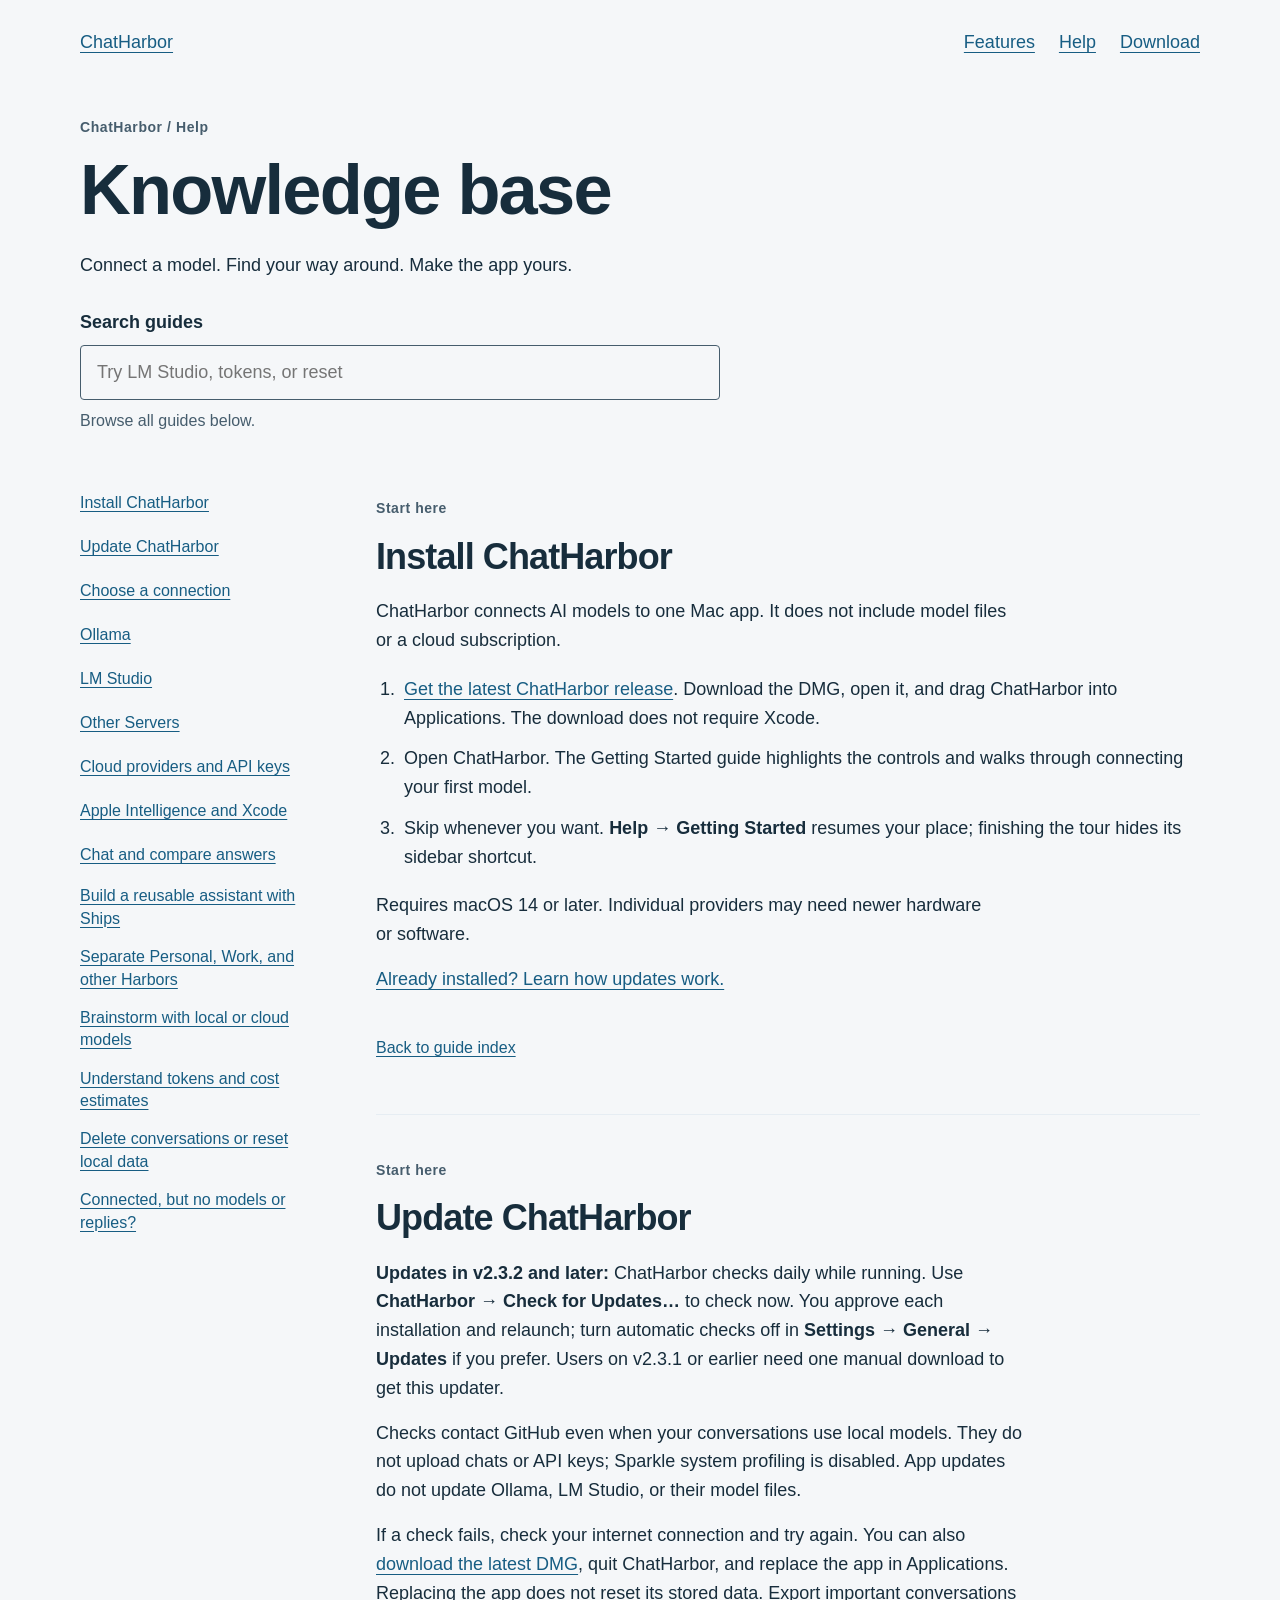
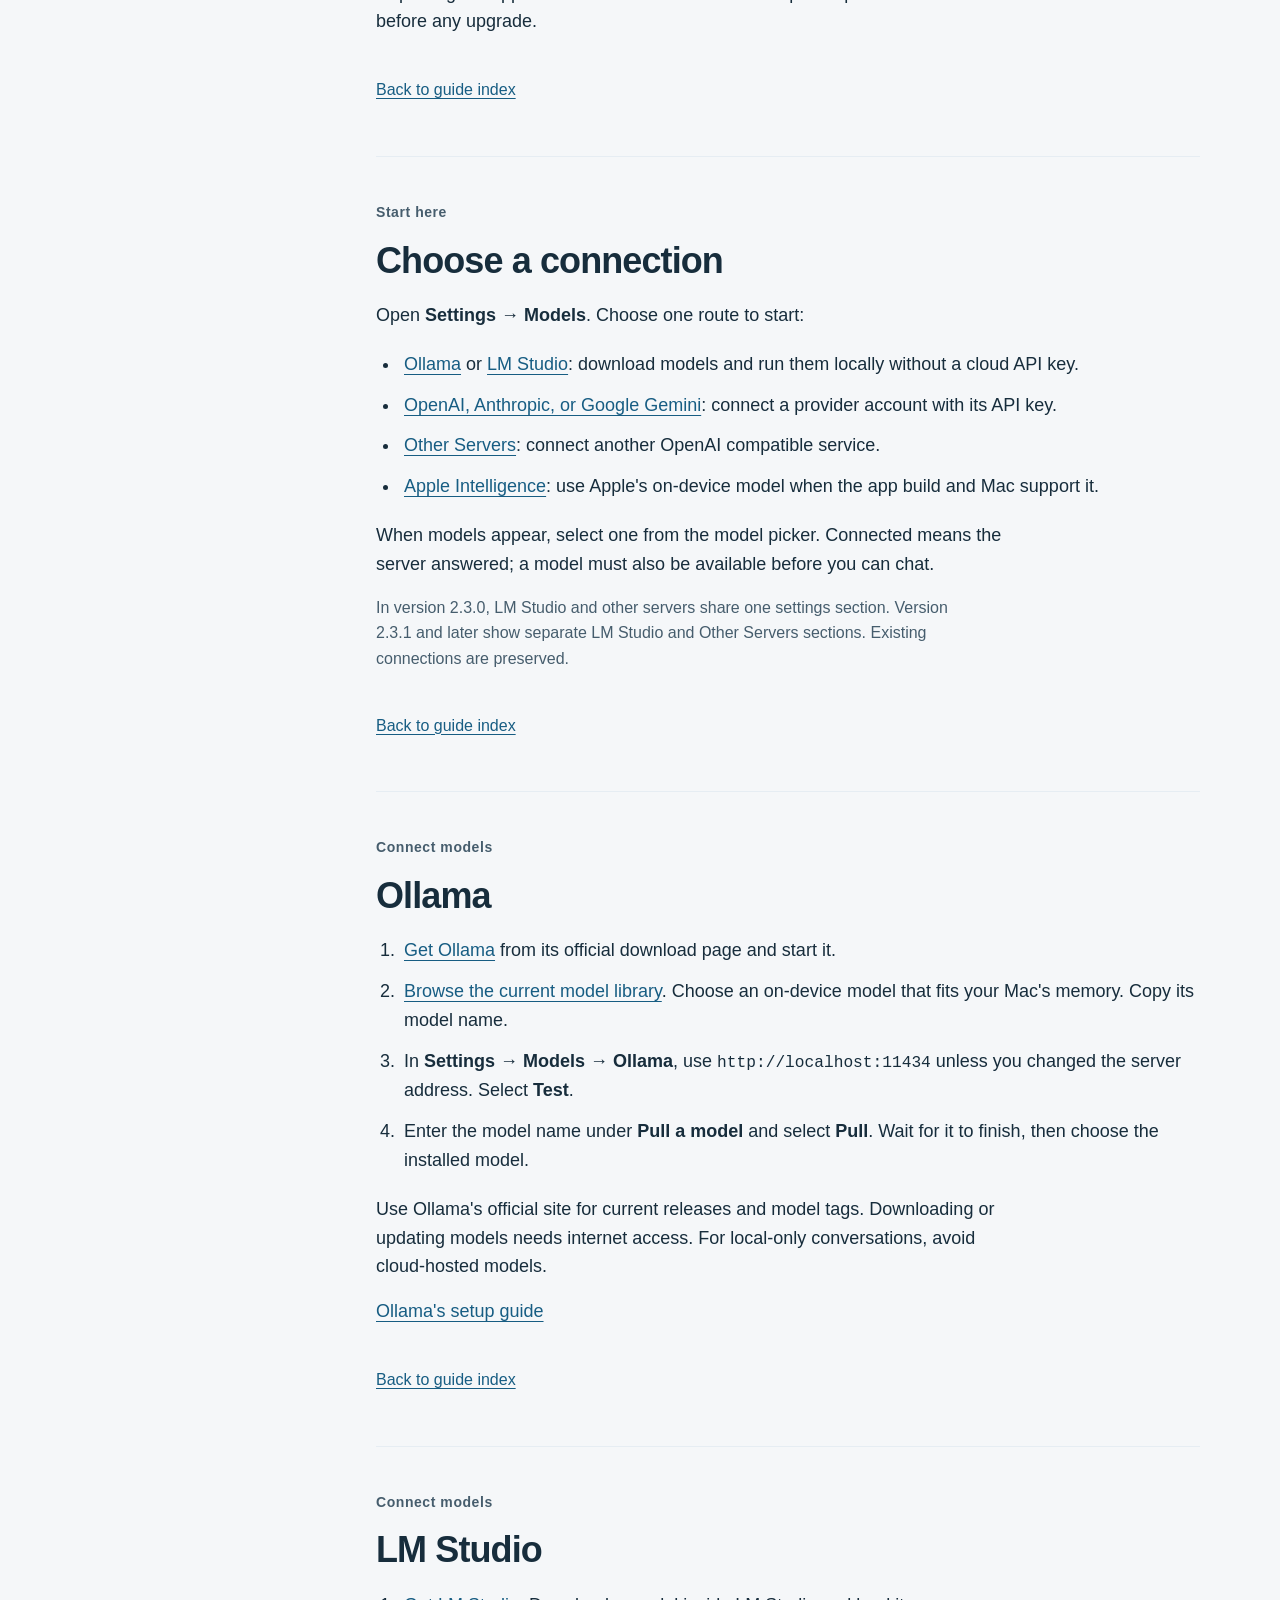
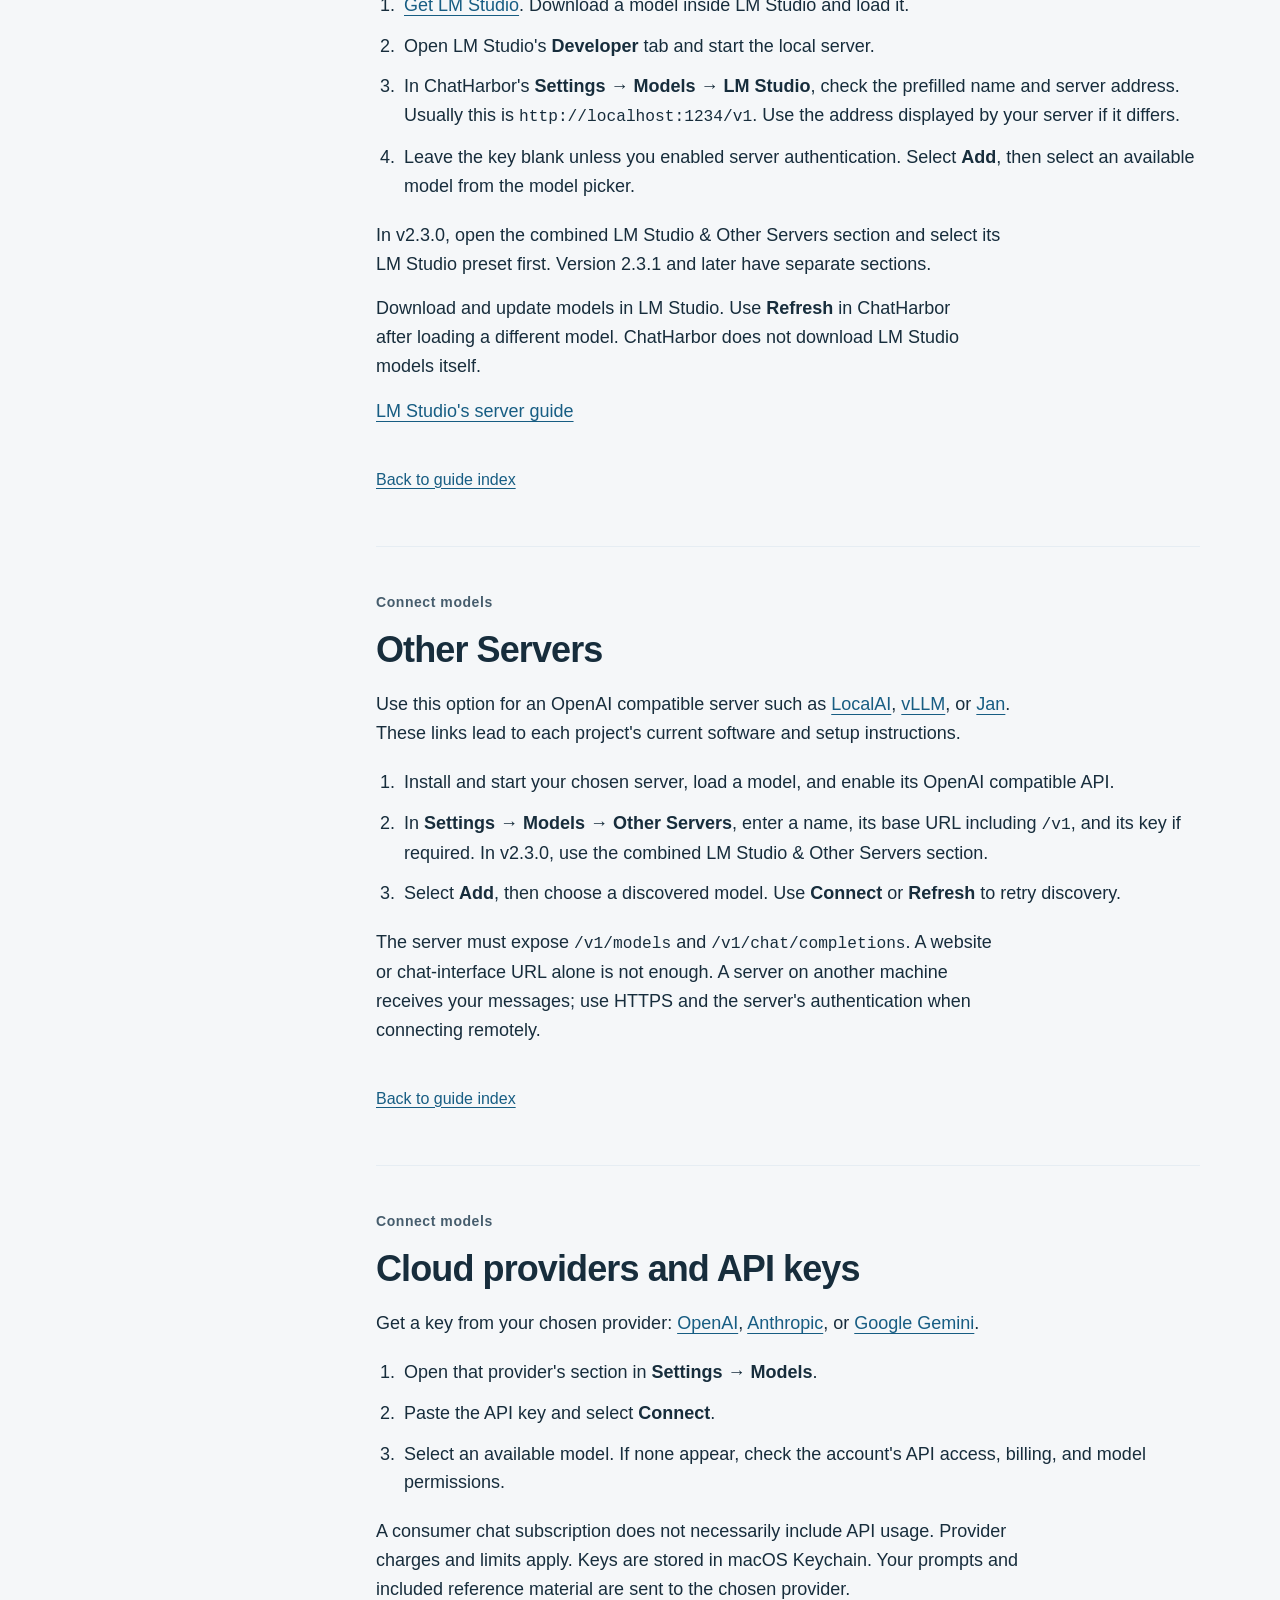
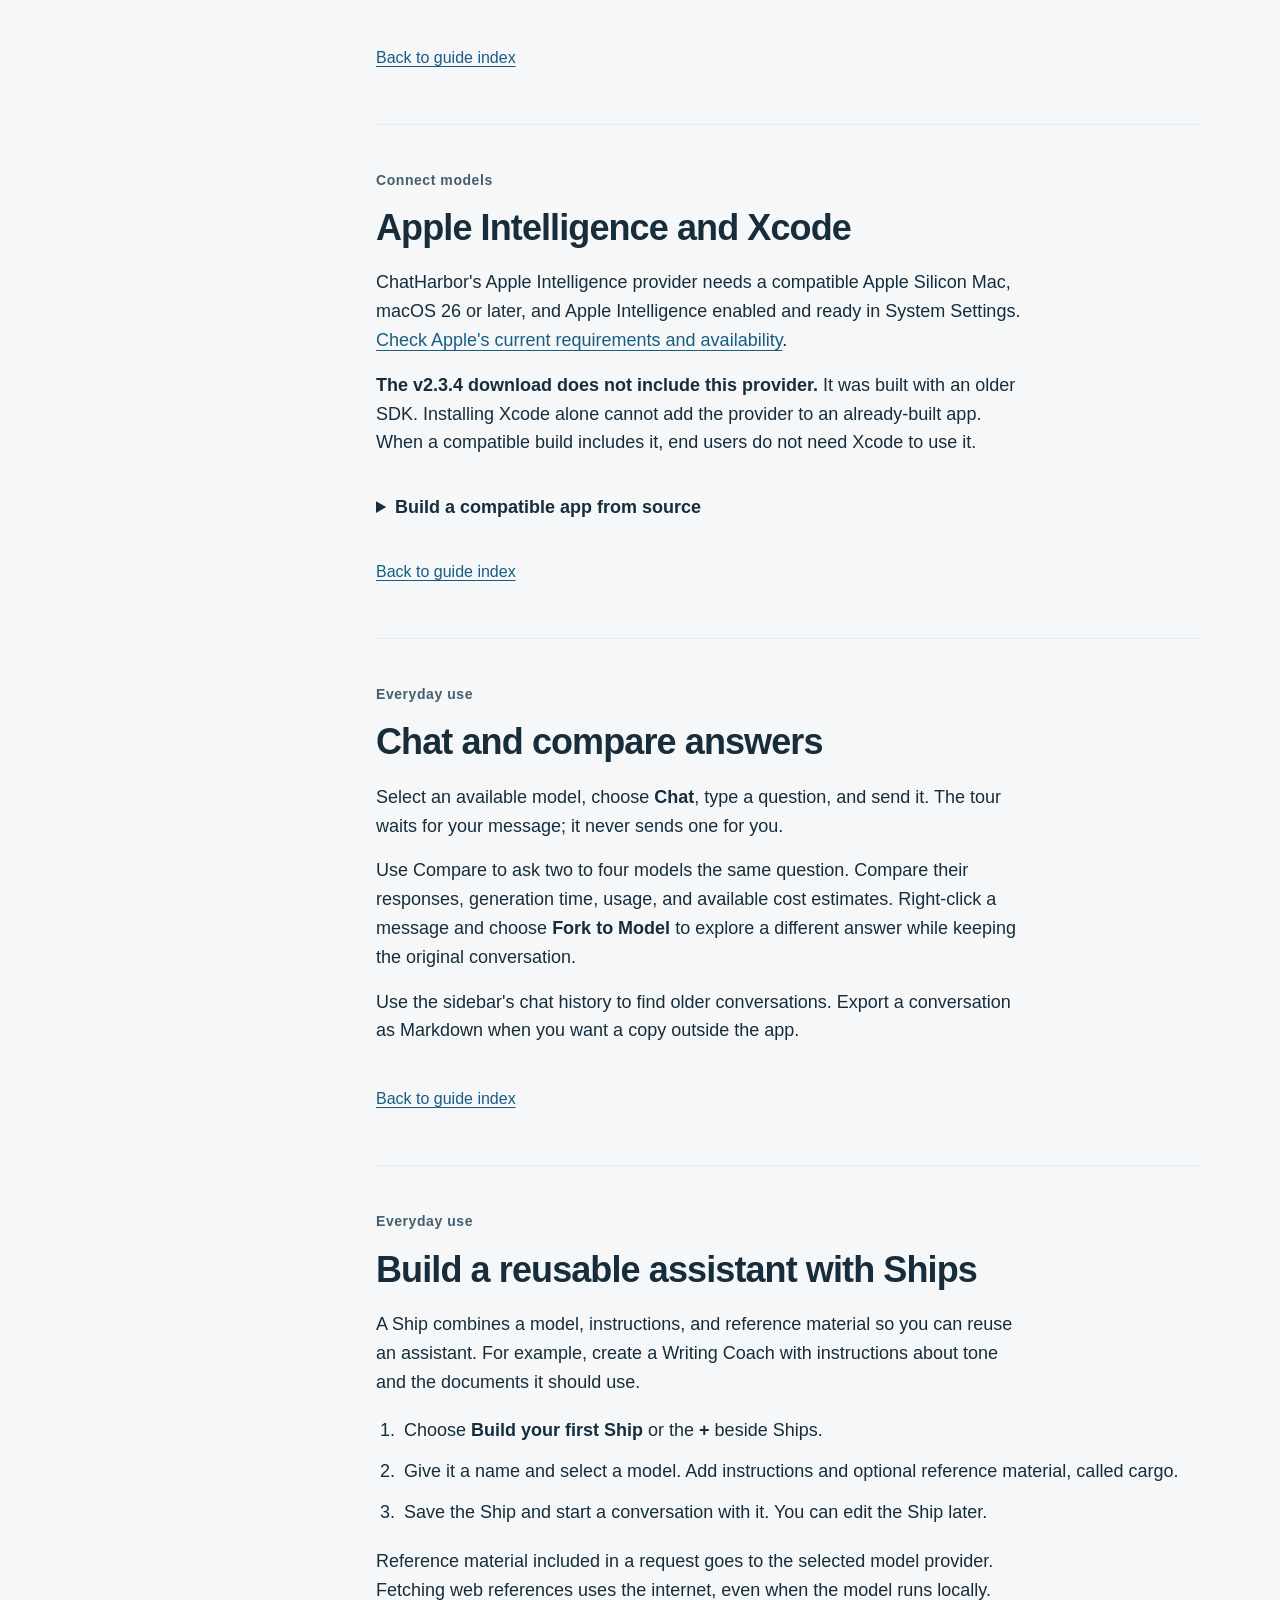
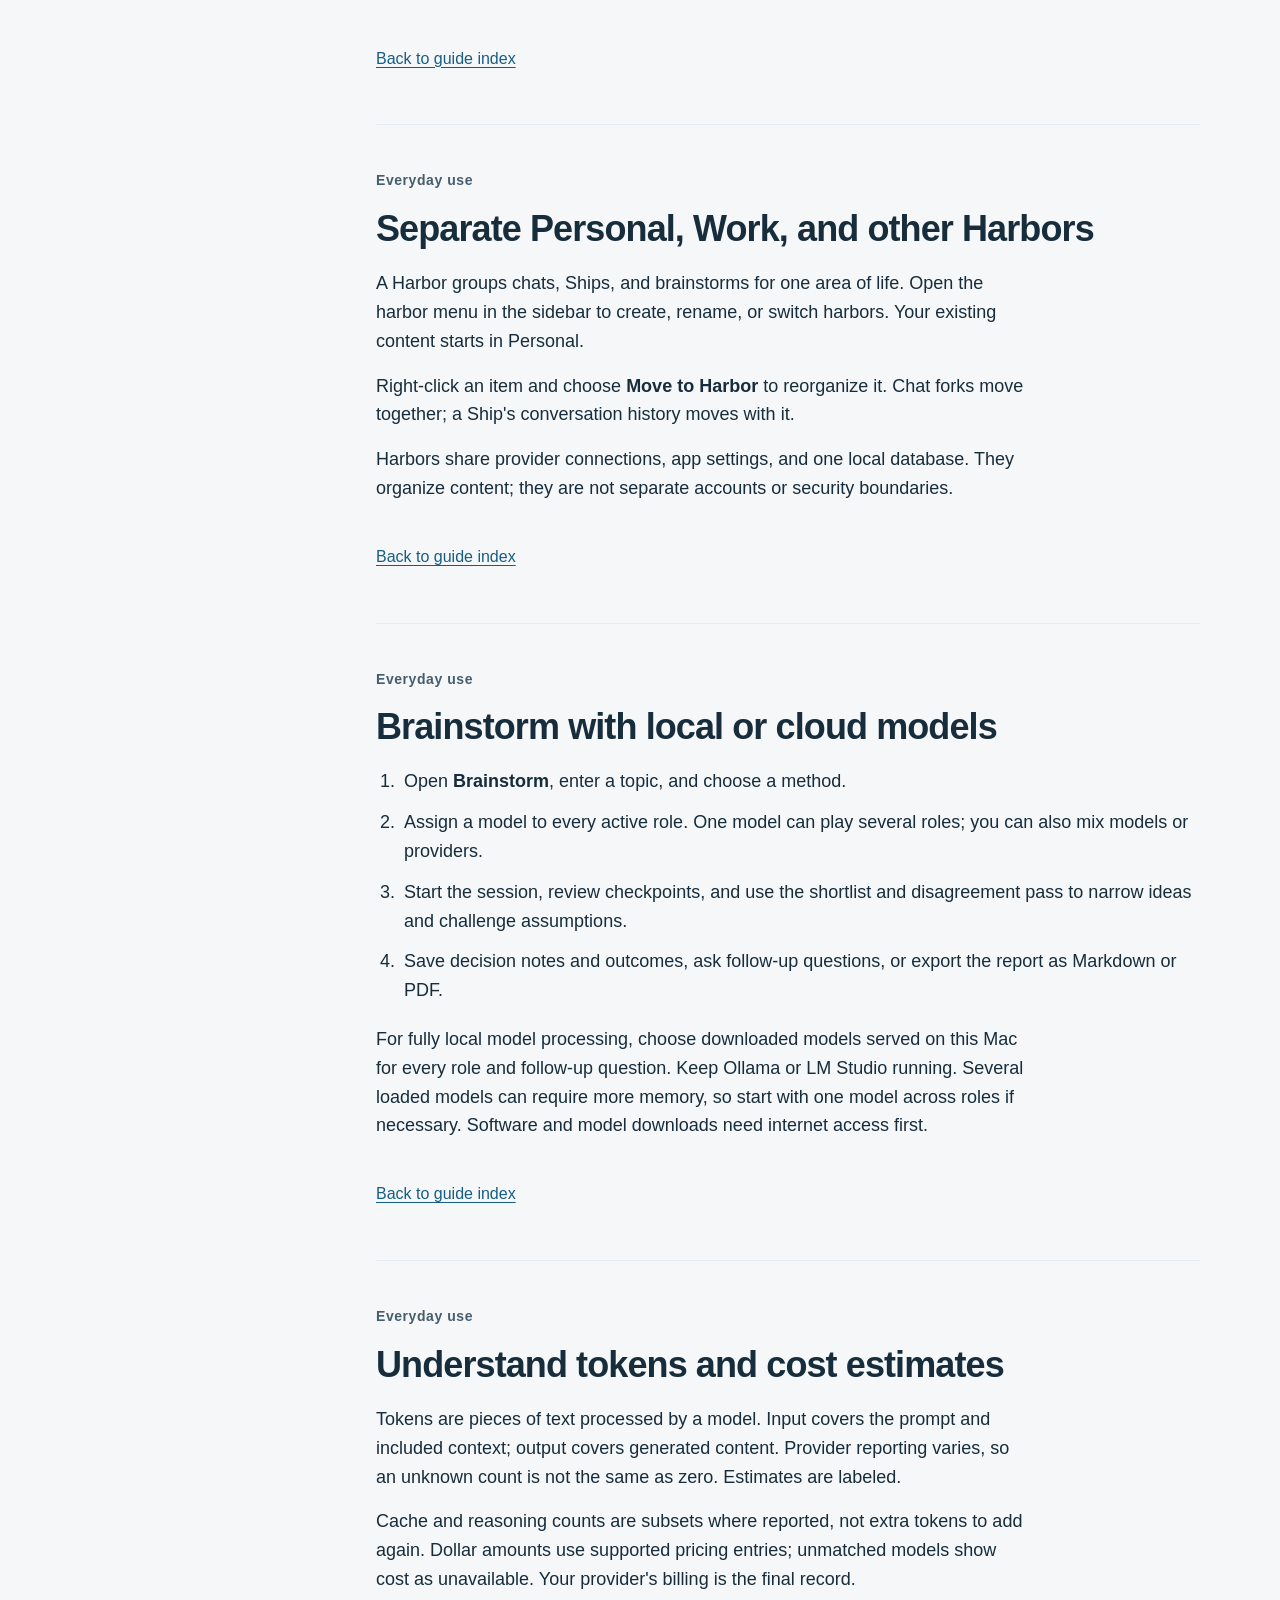
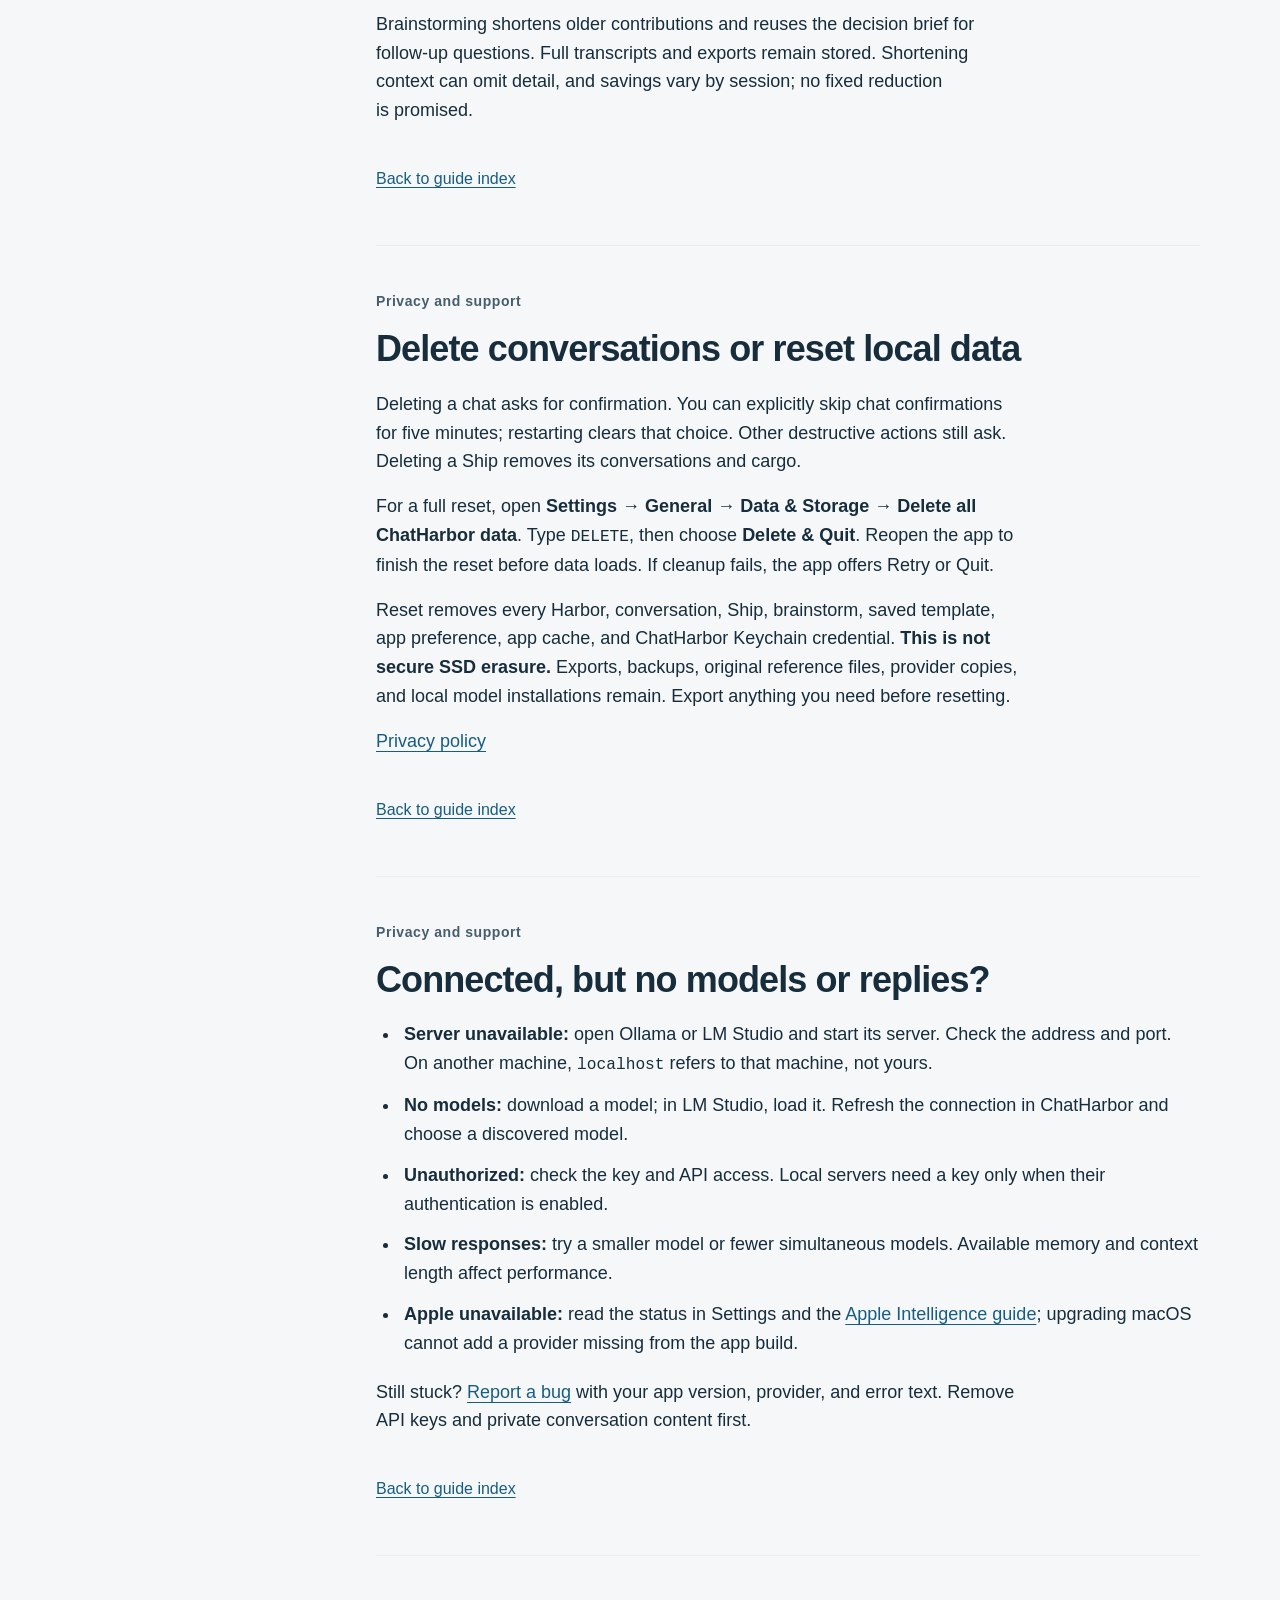
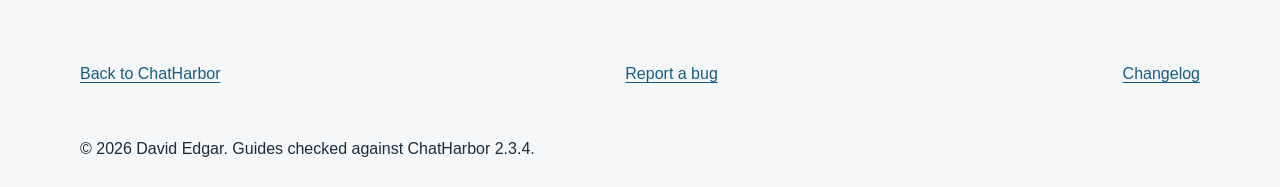
==== commit b68b1239: "Prepare v2.3.4 auto-title patch release" ====
--- a/docs/help/index.html
+++ b/docs/help/index.html
@@ -8,11 +8,11 @@
 <article id="lmstudio" data-guide><p class="category">Connect models</p><h2>LM Studio</h2><ol><li><a href="https://lmstudio.ai/download">Get LM Studio</a>. Download a model inside LM Studio and load it.</li><li>Open LM Studio's <strong>Developer</strong> tab and start the local server.</li><li>In ChatHarbor's <strong>Settings → Models → LM Studio</strong>, check the prefilled name and server address. Usually this is <code>http://localhost:1234/v1</code>. Use the address displayed by your server if it differs.</li><li>Leave the key blank unless you enabled server authentication. Select <strong>Add</strong>, then select an available model from the model picker.</li></ol><p>In v2.3.0, open the combined LM Studio &amp; Other Servers section and select its LM Studio preset first. Version 2.3.1 and later have separate sections.</p><p>Download and update models in LM Studio. Use <strong>Refresh</strong> in ChatHarbor after loading a different model. ChatHarbor does not download LM Studio models itself.</p><p><a href="https://lmstudio.ai/docs/developer/core/server">LM Studio's server guide</a></p><a class="back" href="#top">Back to guide index</a></article>
 <article id="servers" data-guide><p class="category">Connect models</p><h2>Other Servers</h2><p>Use this option for an OpenAI compatible server such as <a href="https://localai.io/">LocalAI</a>, <a href="https://docs.vllm.ai/">vLLM</a>, or <a href="https://www.jan.ai/">Jan</a>. These links lead to each project's current software and setup instructions.</p><ol><li>Install and start your chosen server, load a model, and enable its OpenAI compatible API.</li><li>In <strong>Settings → Models → Other Servers</strong>, enter a name, its base URL including <code>/v1</code>, and its key if required. In v2.3.0, use the combined LM Studio &amp; Other Servers section.</li><li>Select <strong>Add</strong>, then choose a discovered model. Use <strong>Connect</strong> or <strong>Refresh</strong> to retry discovery.</li></ol><p>The server must expose <code>/v1/models</code> and <code>/v1/chat/completions</code>. A website or chat-interface URL alone is not enough. A server on another machine receives your messages; use HTTPS and the server's authentication when connecting remotely.</p><a class="back" href="#top">Back to guide index</a></article>
 <article id="cloud" data-guide><p class="category">Connect models</p><h2>Cloud providers and API keys</h2><p>Get a key from your chosen provider: <a href="https://platform.openai.com/api-keys">OpenAI</a>, <a href="https://platform.claude.com/settings/keys">Anthropic</a>, or <a href="https://aistudio.google.com/apikey">Google Gemini</a>.</p><ol><li>Open that provider's section in <strong>Settings → Models</strong>.</li><li>Paste the API key and select <strong>Connect</strong>.</li><li>Select an available model. If none appear, check the account's API access, billing, and model permissions.</li></ol><p>A consumer chat subscription does not necessarily include API usage. Provider charges and limits apply. Keys are stored in macOS Keychain. Your prompts and included reference material are sent to the chosen provider.</p><a class="back" href="#top">Back to guide index</a></article>
-<article id="apple" data-guide><p class="category">Connect models</p><h2>Apple Intelligence and Xcode</h2><p>ChatHarbor's Apple Intelligence provider needs a compatible Apple Silicon Mac, macOS 26 or later, and Apple Intelligence enabled and ready in System Settings. <a href="https://support.apple.com/en-us/121115">Check Apple's current requirements and availability</a>.</p><p><strong>The v2.3.3 download does not include this provider.</strong> It was built with an older SDK. Installing Xcode alone cannot add the provider to an already-built app. When a compatible build includes it, end users do not need Xcode to use it.</p><details><summary>Build a compatible app from source</summary><ol><li><a href="https://apps.apple.com/us/app/xcode/id497799835">Get Xcode from the Mac App Store</a>. Use Xcode 26 or later, compatible with your installed macOS.</li><li><a href="https://github.com/d-edgar/ChatHarbor">Get the ChatHarbor source</a> and open <code>ChatHarbor.xcodeproj</code> in Xcode.</li><li>Select the ChatHarbor scheme and My Mac. Configure your development signing team if prompted, then build and run.</li><li>Enable Apple Intelligence in macOS System Settings and let its model download. In the new ChatHarbor build, open <strong>Settings → Models → Apple Intelligence</strong> and enable it.</li></ol><p>For further build details, see the <a href="https://github.com/d-edgar/ChatHarbor#build-from-source">repository README</a>. If you prefer the published download, use Ollama or LM Studio for local models.</p></details><a class="back" href="#top">Back to guide index</a></article>
+<article id="apple" data-guide><p class="category">Connect models</p><h2>Apple Intelligence and Xcode</h2><p>ChatHarbor's Apple Intelligence provider needs a compatible Apple Silicon Mac, macOS 26 or later, and Apple Intelligence enabled and ready in System Settings. <a href="https://support.apple.com/en-us/121115">Check Apple's current requirements and availability</a>.</p><p><strong>The v2.3.4 download does not include this provider.</strong> It was built with an older SDK. Installing Xcode alone cannot add the provider to an already-built app. When a compatible build includes it, end users do not need Xcode to use it.</p><details><summary>Build a compatible app from source</summary><ol><li><a href="https://apps.apple.com/us/app/xcode/id497799835">Get Xcode from the Mac App Store</a>. Use Xcode 26 or later, compatible with your installed macOS.</li><li><a href="https://github.com/d-edgar/ChatHarbor">Get the ChatHarbor source</a> and open <code>ChatHarbor.xcodeproj</code> in Xcode.</li><li>Select the ChatHarbor scheme and My Mac. Configure your development signing team if prompted, then build and run.</li><li>Enable Apple Intelligence in macOS System Settings and let its model download. In the new ChatHarbor build, open <strong>Settings → Models → Apple Intelligence</strong> and enable it.</li></ol><p>For further build details, see the <a href="https://github.com/d-edgar/ChatHarbor#build-from-source">repository README</a>. If you prefer the published download, use Ollama or LM Studio for local models.</p></details><a class="back" href="#top">Back to guide index</a></article>
 <article id="chat" data-guide><p class="category">Everyday use</p><h2>Chat and compare answers</h2><p>Select an available model, choose <strong>Chat</strong>, type a question, and send it. The tour waits for your message; it never sends one for you.</p><p>Use Compare to ask two to four models the same question. Compare their responses, generation time, usage, and available cost estimates. Right-click a message and choose <strong>Fork to Model</strong> to explore a different answer while keeping the original conversation.</p><p>Use the sidebar's chat history to find older conversations. Export a conversation as Markdown when you want a copy outside the app.</p><a class="back" href="#top">Back to guide index</a></article>
 <article id="ships" data-guide><p class="category">Everyday use</p><h2>Build a reusable assistant with Ships</h2><p>A Ship combines a model, instructions, and reference material so you can reuse an assistant. For example, create a Writing Coach with instructions about tone and the documents it should use.</p><ol><li>Choose <strong>Build your first Ship</strong> or the <strong>+</strong> beside Ships.</li><li>Give it a name and select a model. Add instructions and optional reference material, called cargo.</li><li>Save the Ship and start a conversation with it. You can edit the Ship later.</li></ol><p>Reference material included in a request goes to the selected model provider. Fetching web references uses the internet, even when the model runs locally.</p><a class="back" href="#top">Back to guide index</a></article>
 <article id="harbors" data-guide><p class="category">Everyday use</p><h2>Separate Personal, Work, and other Harbors</h2><p>A Harbor groups chats, Ships, and brainstorms for one area of life. Open the harbor menu in the sidebar to create, rename, or switch harbors. Your existing content starts in Personal.</p><p>Right-click an item and choose <strong>Move to Harbor</strong> to reorganize it. Chat forks move together; a Ship's conversation history moves with it.</p><p>Harbors share provider connections, app settings, and one local database. They organize content; they are not separate accounts or security boundaries.</p><a class="back" href="#top">Back to guide index</a></article>
 <article id="brainstorm" data-guide><p class="category">Everyday use</p><h2>Brainstorm with local or cloud models</h2><ol><li>Open <strong>Brainstorm</strong>, enter a topic, and choose a method.</li><li>Assign a model to every active role. One model can play several roles; you can also mix models or providers.</li><li>Start the session, review checkpoints, and use the shortlist and disagreement pass to narrow ideas and challenge assumptions.</li><li>Save decision notes and outcomes, ask follow-up questions, or export the report as Markdown or PDF.</li></ol><p>For fully local model processing, choose downloaded models served on this Mac for every role and follow-up question. Keep Ollama or LM Studio running. Several loaded models can require more memory, so start with one model across roles if necessary. Software and model downloads need internet access first.</p><a class="back" href="#top">Back to guide index</a></article>
 <article id="usage" data-guide><p class="category">Everyday use</p><h2>Understand tokens and cost estimates</h2><p>Tokens are pieces of text processed by a model. Input covers the prompt and included context; output covers generated content. Provider reporting varies, so an unknown count is not the same as zero. Estimates are labeled.</p><p>Cache and reasoning counts are subsets where reported, not extra tokens to add again. Dollar amounts use supported pricing entries; unmatched models show cost as unavailable. Your provider's billing is the final record.</p><p>Brainstorming shortens older contributions and reuses the decision brief for follow-up questions. Full transcripts and exports remain stored. Shortening context can omit detail, and savings vary by session; no fixed reduction is promised.</p><a class="back" href="#top">Back to guide index</a></article>
 <article id="data" data-guide><p class="category">Privacy and support</p><h2>Delete conversations or reset local data</h2><p>Deleting a chat asks for confirmation. You can explicitly skip chat confirmations for five minutes; restarting clears that choice. Other destructive actions still ask. Deleting a Ship removes its conversations and cargo.</p><p>For a full reset, open <strong>Settings → General → Data &amp; Storage → Delete all ChatHarbor data</strong>. Type <code>DELETE</code>, then choose <strong>Delete &amp; Quit</strong>. Reopen the app to finish the reset before data loads. If cleanup fails, the app offers Retry or Quit.</p><p>Reset removes every Harbor, conversation, Ship, brainstorm, saved template, app preference, app cache, and ChatHarbor Keychain credential. <strong>This is not secure SSD erasure.</strong> Exports, backups, original reference files, provider copies, and local model installations remain. Export anything you need before resetting.</p><p><a href="../privacy.html">Privacy policy</a></p><a class="back" href="#top">Back to guide index</a></article>
-<article id="troubleshooting" data-guide><p class="category">Privacy and support</p><h2>Connected, but no models or replies?</h2><ul><li><strong>Server unavailable:</strong> open Ollama or LM Studio and start its server. Check the address and port. On another machine, <code>localhost</code> refers to that machine, not yours.</li><li><strong>No models:</strong> download a model; in LM Studio, load it. Refresh the connection in ChatHarbor and choose a discovered model.</li><li><strong>Unauthorized:</strong> check the key and API access. Local servers need a key only when their authentication is enabled.</li><li><strong>Slow responses:</strong> try a smaller model or fewer simultaneous models. Available memory and context length affect performance.</li><li><strong>Apple unavailable:</strong> read the status in Settings and the <a href="#apple">Apple Intelligence guide</a>; upgrading macOS cannot add a provider missing from the app build.</li></ul><p>Still stuck? <a href="../bug-report.html">Report a bug</a> with your app version, provider, and error text. Remove API keys and private conversation content first.</p><a class="back" href="#top">Back to guide index</a></article></main></div><footer class="container"><nav aria-label="Footer"><a href="../">Back to ChatHarbor</a><a href="../bug-report.html">Report a bug</a><a href="https://github.com/d-edgar/ChatHarbor/blob/main/CHANGELOG.md">Changelog</a></nav><p>© 2026 David Edgar. Guides checked against ChatHarbor 2.3.3.</p></footer></body></html>+<article id="troubleshooting" data-guide><p class="category">Privacy and support</p><h2>Connected, but no models or replies?</h2><ul><li><strong>Server unavailable:</strong> open Ollama or LM Studio and start its server. Check the address and port. On another machine, <code>localhost</code> refers to that machine, not yours.</li><li><strong>No models:</strong> download a model; in LM Studio, load it. Refresh the connection in ChatHarbor and choose a discovered model.</li><li><strong>Unauthorized:</strong> check the key and API access. Local servers need a key only when their authentication is enabled.</li><li><strong>Slow responses:</strong> try a smaller model or fewer simultaneous models. Available memory and context length affect performance.</li><li><strong>Apple unavailable:</strong> read the status in Settings and the <a href="#apple">Apple Intelligence guide</a>; upgrading macOS cannot add a provider missing from the app build.</li></ul><p>Still stuck? <a href="../bug-report.html">Report a bug</a> with your app version, provider, and error text. Remove API keys and private conversation content first.</p><a class="back" href="#top">Back to guide index</a></article></main></div><footer class="container"><nav aria-label="Footer"><a href="../">Back to ChatHarbor</a><a href="../bug-report.html">Report a bug</a><a href="https://github.com/d-edgar/ChatHarbor/blob/main/CHANGELOG.md">Changelog</a></nav><p>© 2026 David Edgar. Guides checked against ChatHarbor 2.3.4.</p></footer></body></html>
